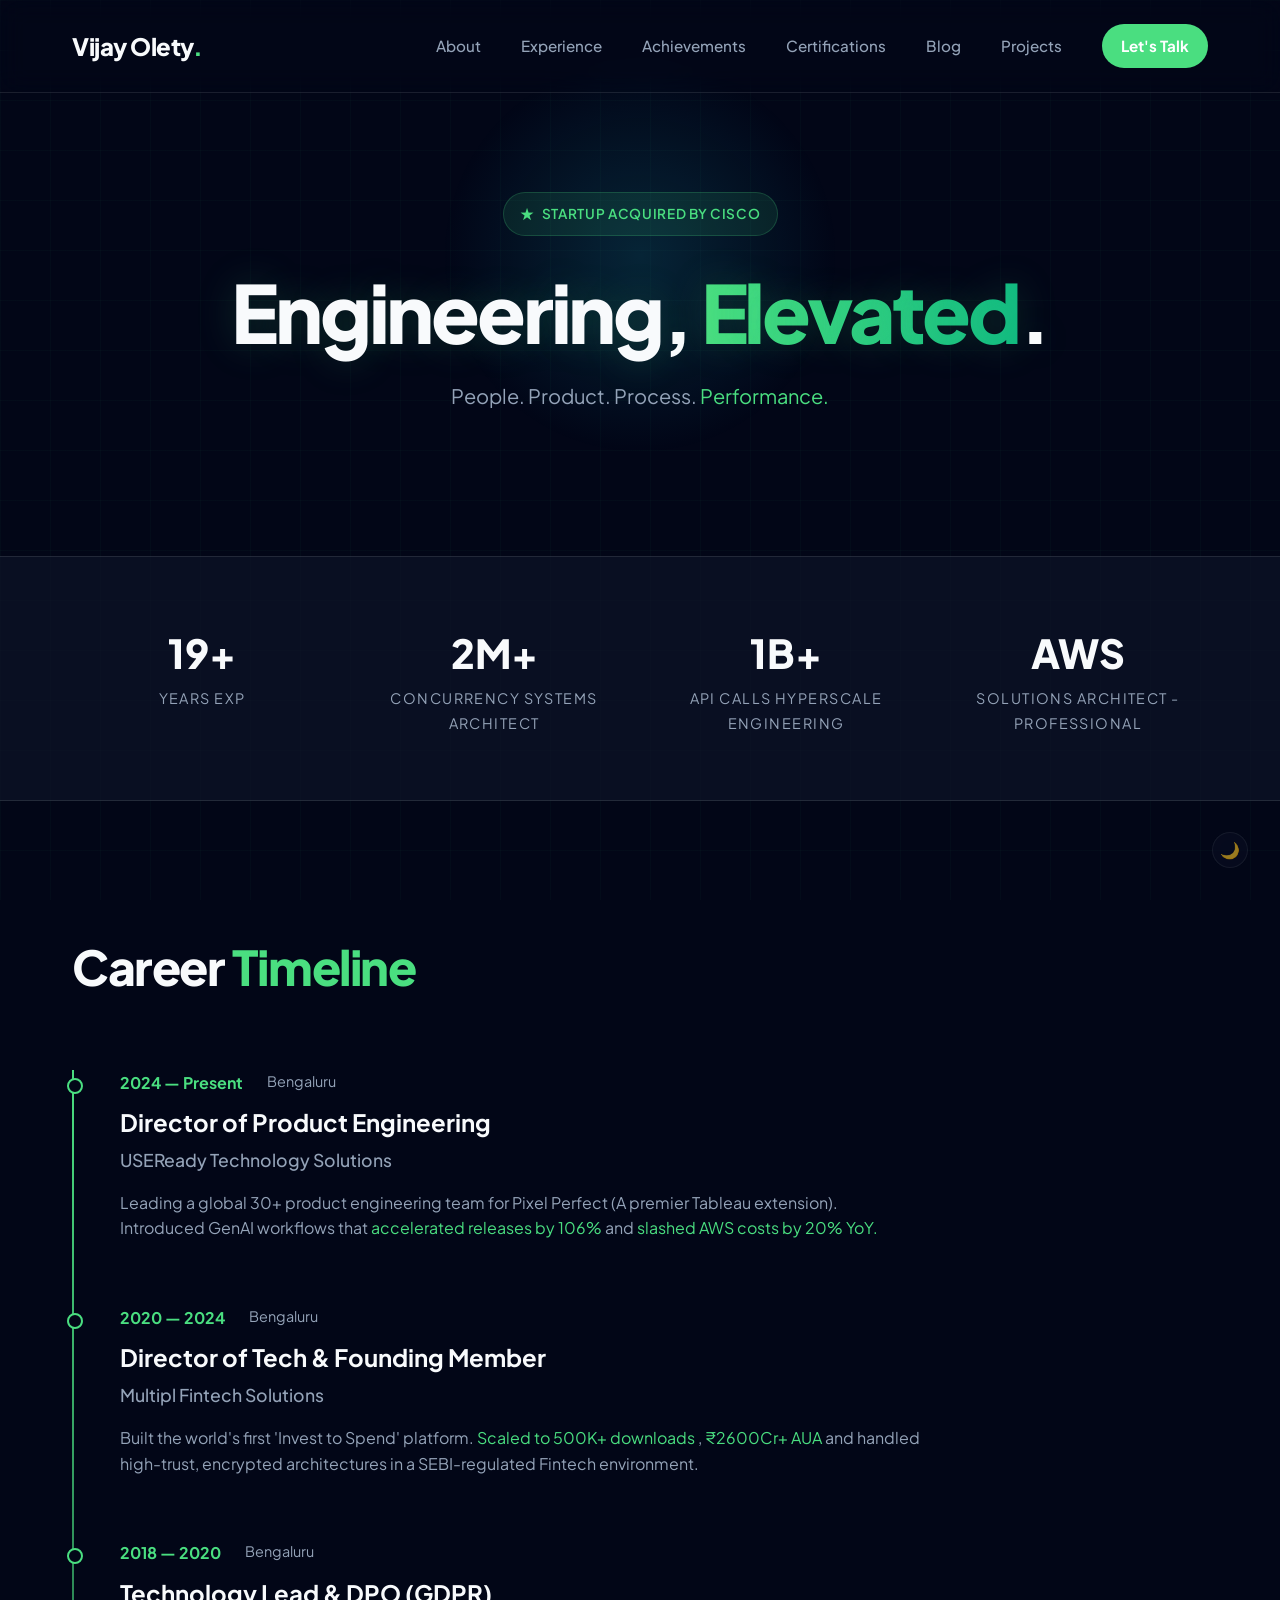
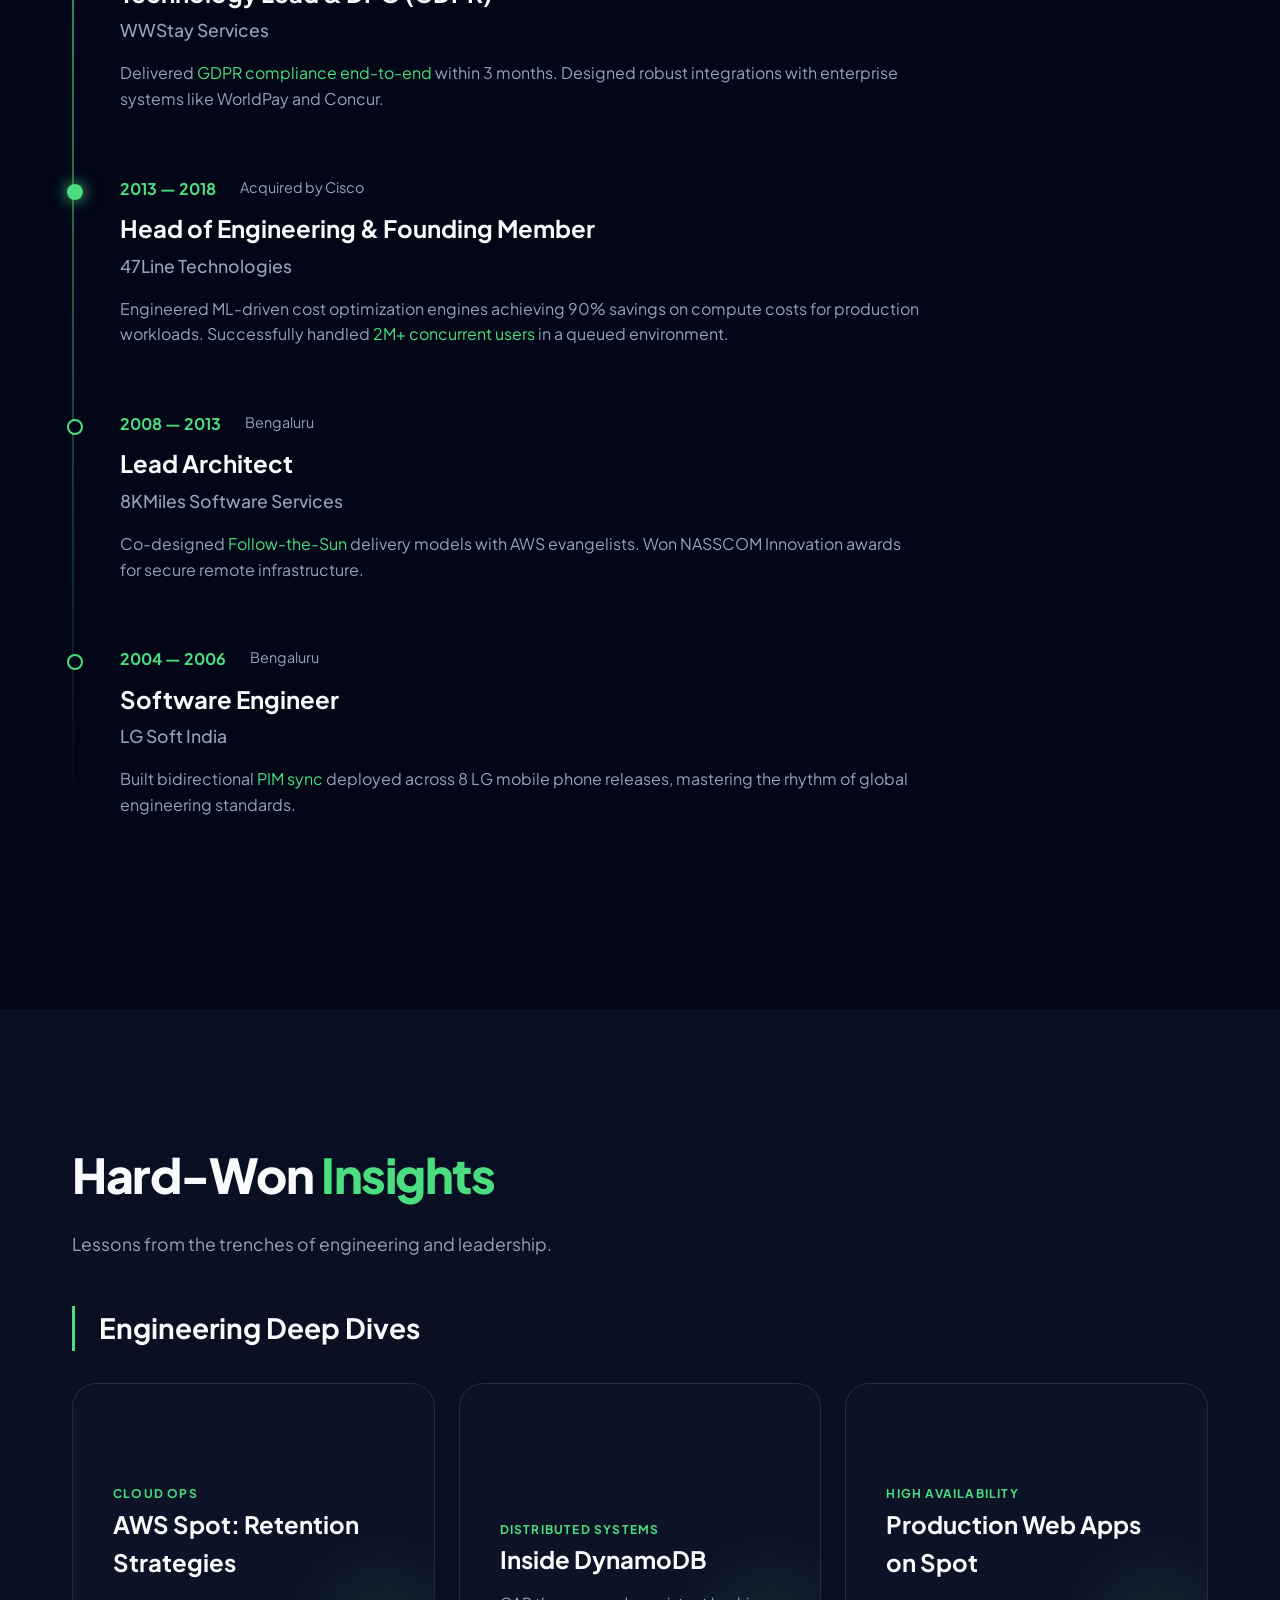
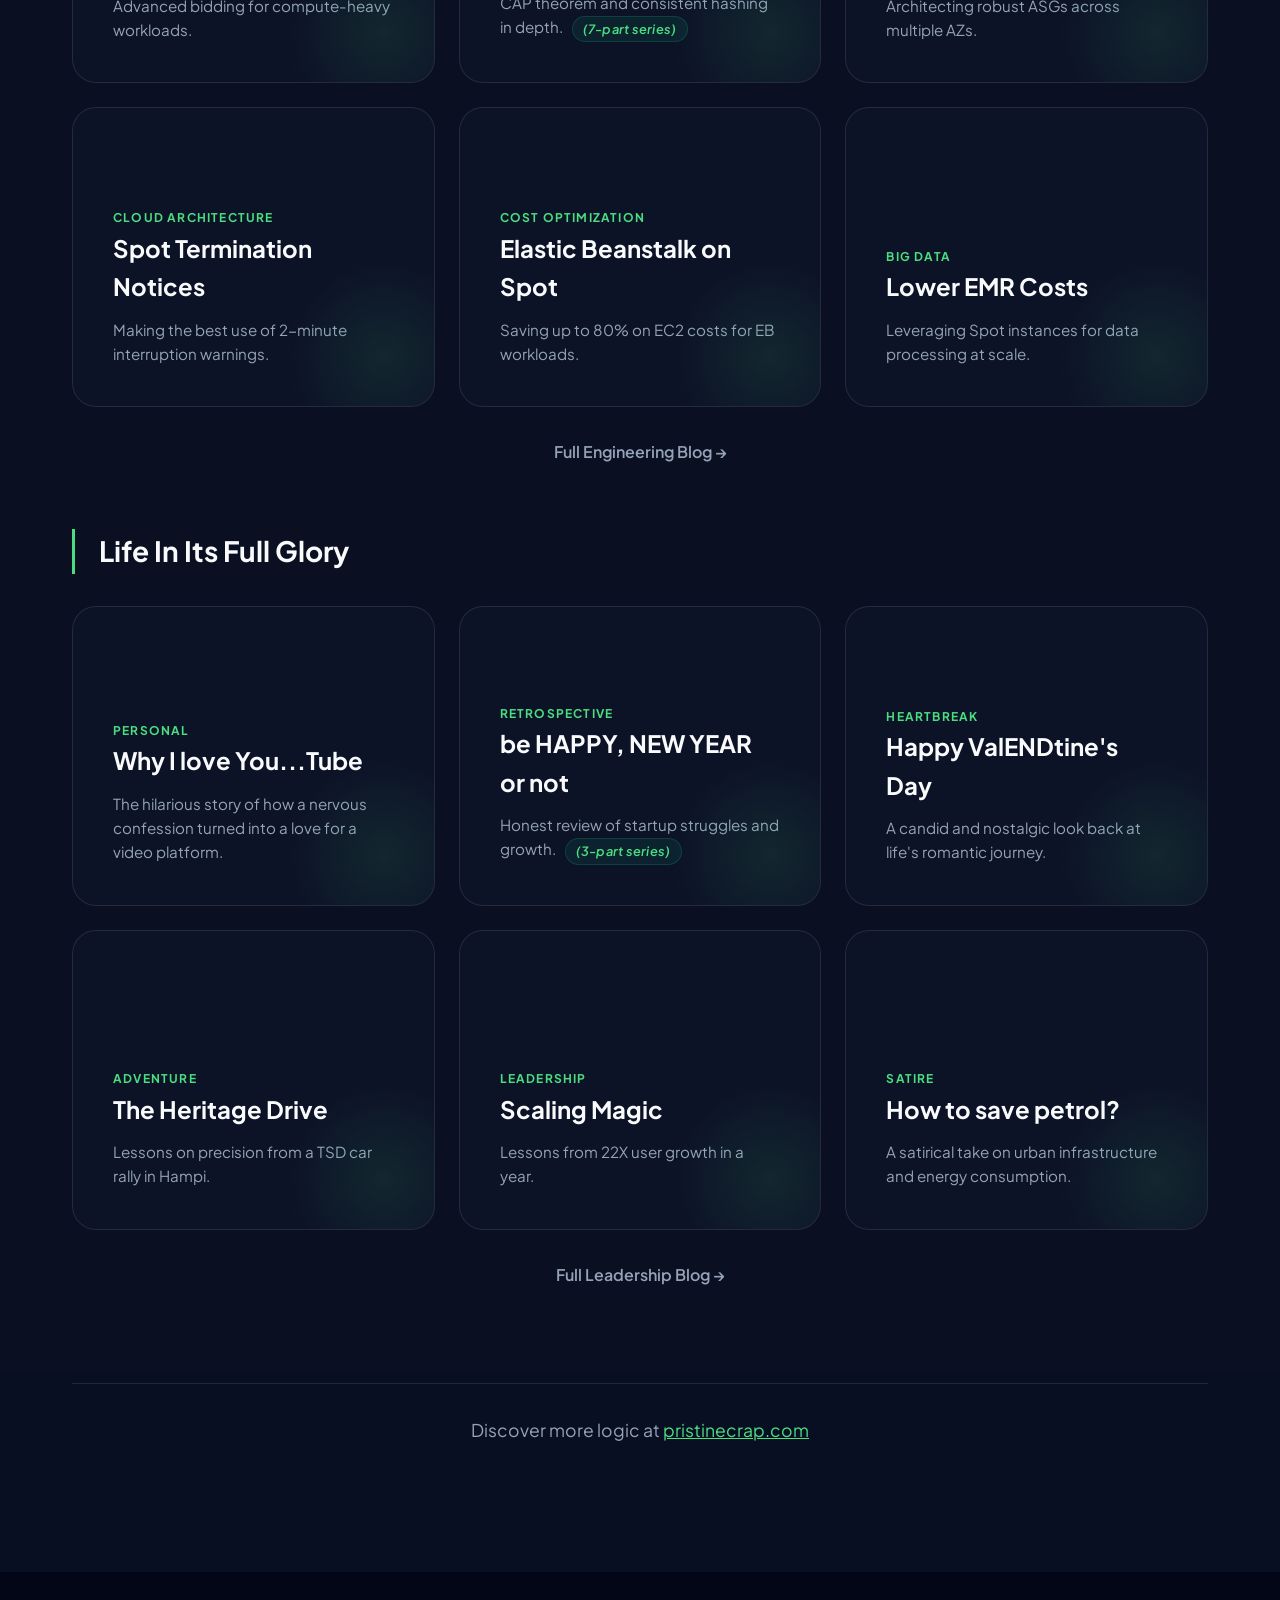
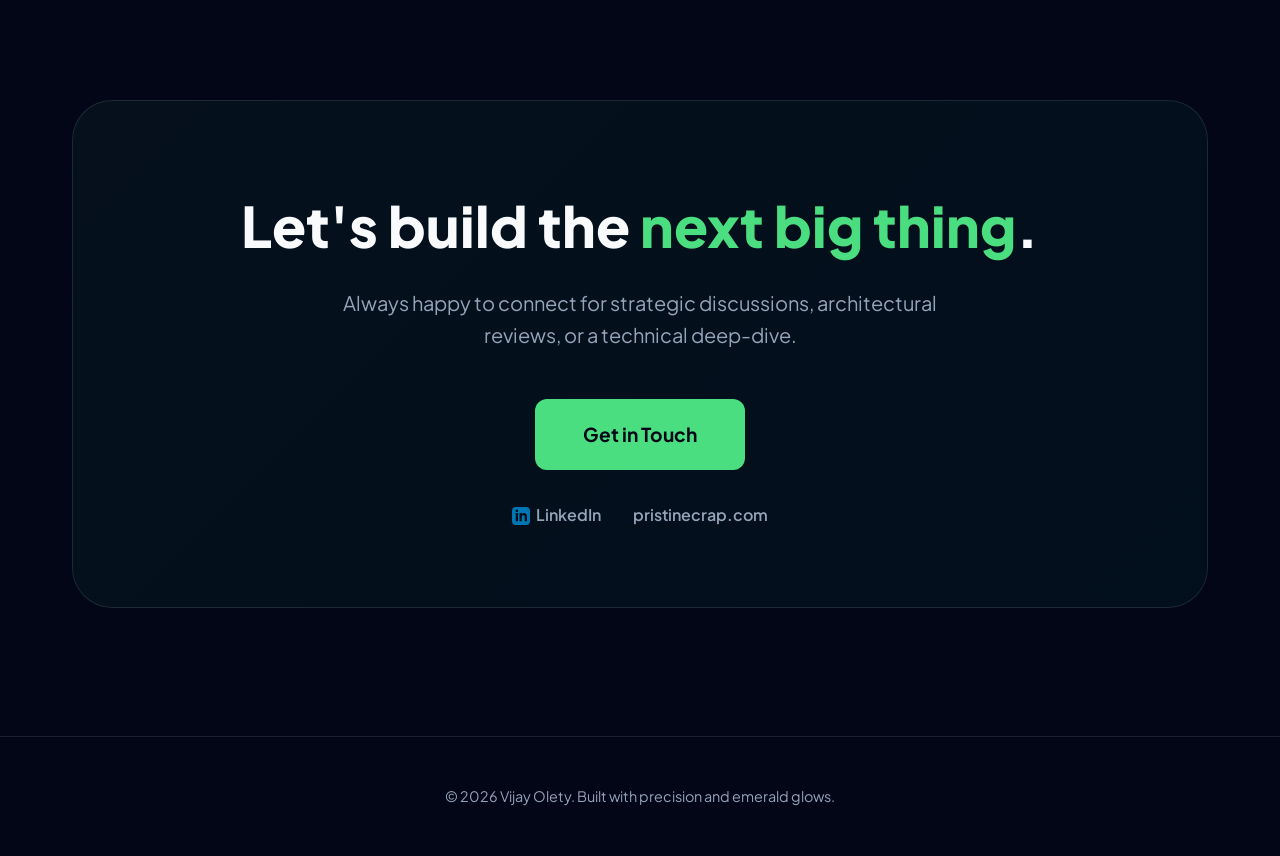
==== index.html @ ff0c496a "feat: add Ghostwriter AI project, update achievement metrics, and refine project descriptions" ====
<!DOCTYPE html>
<html lang="en">

<head>
    <meta charset="UTF-8">
    <meta name="viewport" content="width=device-width, initial-scale=1.0">
    <script>
        // Prem-emptive theme check to prevent flash
        (function () {
            const savedTheme = localStorage.getItem('theme') || 'dark';
            document.documentElement.setAttribute('data-theme', savedTheme);
        })();
    </script>
    <title>Vijay Olety | Engineering Leader | Product & Platform Expert</title>
    <meta name="description"
        content="Vijay Olety is a Product & Platform Engineering Leader with 19+ years of experience in scaling startups (acquired by Cisco), Fintech (Multipl), and enterprise systems. AWS Certified Solutions Architect.">
    <meta name="keywords"
        content="Vijay Olety, Engineering Leader, Product Engineering, Platform Engineering, AWS Solutions Architect, Fintech Leader, Startup Founder, Cisco Acquisition, Bengaluru Tech, Scalability expert">
    <link rel="canonical" href="https://vijayolety.com/index.html">

    <!-- Open Graph / Facebook -->
    <meta property="og:type" content="website">
    <meta property="og:url" content="https://vijayolety.com/">
    <meta property="og:title" content="Vijay Olety | Engineering Leader">
    <meta property="og:description"
        content="19+ years of experience building hyperscale systems and leading global engineering teams.">
    <meta property="og:image" content="https://vijayolety.com/og-image.png">

    <!-- Twitter -->
    <meta property="twitter:card" content="summary_large_image">
    <meta property="twitter:url" content="https://vijayolety.com/">
    <meta property="twitter:title" content="Vijay Olety | Engineering Leader">
    <meta property="twitter:description"
        content="19+ years of experience building hyperscale systems and leading global engineering teams.">
    <meta property="twitter:image" content="https://vijayolety.com/og-image.png">

    <!-- Structured Data (JSON-LD) -->
    <script type="application/ld+json">
    {
      "@context": "https://schema.org",
      "@type": "Person",
      "name": "Vijay Olety",
      "jobTitle": "Director of Product Engineering",
      "url": "https://vijayolety.com",
      "sameAs": [
        "https://www.linkedin.com/in/vijayolety/",
        "https://pristinecrap.com"
      ],
      "description": "Engineering Leader with 19+ years of experience in Product and Platform Engineering, scaling systems to millions of users.",
      "knowsAbout": ["Product Engineering", "Platform Engineering", "AWS", "Scalability", "Fintech", "GenAI"]
    }
    </script>

    <!-- Fonts -->
    <link rel="preconnect" href="https://fonts.googleapis.com">
    <link rel="preconnect" href="https://fonts.gstatic.com" crossorigin>
    <link href="https://fonts.googleapis.com/css2?family=Plus+Jakarta+Sans:wght@300;400;500;600;700;800&display=swap"
        rel="stylesheet">

    <link rel="stylesheet" href="style.css">
</head>

<body>
    <div class="grid-background"></div>

    <header class="navbar">
        <div class="nav-container">
            <a href="#" class="logo">Vijay Olety<span class="dot">.</span></a>
            <nav class="nav-menu">
                <a href="about.html">About</a>
                <a href="index.html#experience">Experience</a>
                <a href="achievements.html">Achievements</a>
                <a href="certifications.html">Certifications</a>
                <a href="https://pristinecrap.com" target="_blank">Blog</a>
                <a href="projects.html">Projects</a>
                <a href="mailto:vijay.olety@gmail.com" class="nav-cta">Let's Talk</a>
            </nav>
            <button class="mobile-nav-toggle" aria-label="Toggle navigation">
                <span class="hamburger"></span>
            </button>
        </div>
    </header>

    <main>
        <!-- Hero Section -->
        <section id="hero" class="hero">
            <div class="container">
                <div class="hero-badge fade-in">
                    <span class="badge-icon">★</span>
                    <span class="badge-text">Startup Acquired by Cisco</span>
                </div>
                <h1 class="hero-title fade-up">
                    Engineering, <span class="gradient-text">Elevated</span>.
                </h1>
                <p class="hero-subtitle fade-up">
                    People. Product. Process. <span class="accent-text">Performance.</span>
                </p>

            </div>
        </section>

        <!-- Stats Strip -->
        <section class="stats-strip fade-in">
            <div class="container">
                <div class="stats-grid">
                    <div class="stat-item">
                        <span class="stat-value">19+</span>
                        <span class="stat-label">Years Exp</span>
                    </div>
                    <div class="stat-item">
                        <span class="stat-value">2M+</span>
                        <span class="stat-label">Concurrency Systems Architect</span>
                    </div>
                    <div class="stat-item">
                        <span class="stat-value">1B+</span>
                        <span class="stat-label">API Calls Hyperscale Engineering</span>
                    </div>
                    <div class="stat-item">
                        <span class="stat-value">AWS</span>
                        <span class="stat-label">Solutions Architect - Professional</span>
                    </div>
                </div>
            </div>
        </section>

        <!-- Experience Section -->
        <section id="experience" class="experience">
            <div class="container">
                <h2 class="section-title fade-up">Career <span class="accent-text">Timeline</span></h2>

                <div class="timeline">
                    <div class="timeline-item reveal-on-scroll">
                        <div class="timeline-meta">
                            <span class="timeline-date">2024 — Present</span>
                            <span class="timeline-location">Bengaluru</span>
                        </div>
                        <div class="timeline-content">
                            <h3 class="role">Director of Product Engineering</h3>
                            <h4 class="company">USEReady Technology Solutions</h4>
                            <p class="desc">Leading a global 30+ product engineering team for Pixel Perfect (A
                                premier Tableau extension).
                                Introduced GenAI workflows that <span class="accent-text">accelerated releases by
                                    106%</span> and <span class="accent-text">slashed AWS costs by 20% YoY.</span>
                            </p>
                        </div>
                    </div>

                    <div class="timeline-item reveal-on-scroll">
                        <div class="timeline-meta">
                            <span class="timeline-date">2020 — 2024</span>
                            <span class="timeline-location">Bengaluru</span>
                        </div>
                        <div class="timeline-content">
                            <h3 class="role">Director of Tech & Founding Member</h3>
                            <h4 class="company">Multipl Fintech Solutions</h4>
                            <p class="desc">Built the world's first 'Invest to Spend' platform. <span
                                    class="accent-text">Scaled to 500K+ downloads</span>
                                , <span class="accent-text">₹2600Cr+ AUA</span> and handled high-trust, encrypted
                                architectures in a SEBI-regulated Fintech environment.</p>
                        </div>
                    </div>

                    <div class="timeline-item reveal-on-scroll">
                        <div class="timeline-meta">
                            <span class="timeline-date">2018 — 2020</span>
                            <span class="timeline-location">Bengaluru</span>
                        </div>
                        <div class="timeline-content">
                            <h3 class="role">Technology Lead & DPO (GDPR)</h3>
                            <h4 class="company">WWStay Services</h4>
                            <p class="desc">Delivered <span class="accent-text">GDPR compliance end-to-end</span> within
                                3 months. Designed robust integrations with enterprise systems like WorldPay and Concur.
                            </p>
                        </div>
                    </div>

                    <div class="timeline-item reveal-on-scroll highlight">
                        <div class="timeline-meta">
                            <span class="timeline-date">2013 — 2018</span>
                            <span class="timeline-location">Acquired by Cisco</span>
                        </div>
                        <div class="timeline-content">
                            <h3 class="role">Head of Engineering & Founding Member</h3>
                            <h4 class="company">47Line Technologies</h4>
                            <p class="desc">Engineered ML-driven cost optimization engines achieving 90% savings on
                                compute costs for production workloads. Successfully handled <span
                                    class="accent-text">2M+
                                    concurrent users</span> in a queued
                                environment.</p>
                        </div>
                    </div>

                    <div class="timeline-item reveal-on-scroll">
                        <div class="timeline-meta">
                            <span class="timeline-date">2008 — 2013</span>
                            <span class="timeline-location">Bengaluru</span>
                        </div>
                        <div class="timeline-content">
                            <h3 class="role">Lead Architect</h3>
                            <h4 class="company">8KMiles Software Services</h4>
                            <p class="desc">Co-designed <span class="accent-text">Follow-the-Sun</span> delivery models
                                with AWS evangelists. Won NASSCOM
                                Innovation awards for secure remote infrastructure.</p>
                        </div>
                    </div>

                    <div class="timeline-item reveal-on-scroll">
                        <div class="timeline-meta">
                            <span class="timeline-date">2004 — 2006</span>
                            <span class="timeline-location">Bengaluru</span>
                        </div>
                        <div class="timeline-content">
                            <h3 class="role">Software Engineer</h3>
                            <h4 class="company">LG Soft India</h4>
                            <p class="desc">Built bidirectional <span class="accent-text">PIM sync</span> deployed
                                across 8 LG mobile phone releases, mastering the rhythm of global engineering
                                standards.</p>
                        </div>
                    </div>
                </div>
            </div>
        </section>

        <!-- Bento Insights Section -->
        <section id="insights" class="insights">
            <div class="container">
                <h2 class="section-title fade-up">Hard-Won <span class="accent-text">Insights</span></h2>
                <p class="section-subtitle fade-up">Lessons from the trenches of engineering and leadership.</p>

                <div class="insights-layout">
                    <!-- Technical Category -->
                    <div class="insights-category" data-category="tech">
                        <h3 class="category-header fade-up">Engineering Deep Dives</h3>
                        <div class="bento-grid">
                            <a href="https://pristinecrap.com/2018/10/13/aws-spot-instances-retention-strategies-for-sustained-spot-usage/"
                                target="_blank" class="bento-card reveal-on-scroll">
                                <div class="card-content">
                                    <span class="card-tag">Cloud Ops</span>
                                    <h3 class="card-title">AWS Spot: Retention Strategies</h3>
                                    <p class="card-desc">Advanced bidding for compute-heavy workloads.</p>
                                </div>
                                <div class="card-bg-glow"></div>
                            </a>

                            <a href="https://pristinecrap.com/2014/06/04/dynamodb-inside-look-into-nosql-part-1/"
                                target="_blank" class="bento-card reveal-on-scroll">
                                <div class="card-content">
                                    <span class="card-tag">Distributed Systems</span>
                                    <h3 class="card-title">Inside DynamoDB</h3>
                                    <p class="card-desc">CAP theorem and consistent hashing in depth. <em>(7-part
                                            series)</em>
                                    </p>
                                </div>
                                <div class="card-bg-glow"></div>
                            </a>

                            <a href="https://pristinecrap.com/2018/10/13/run-your-production-web-application-on-aws-spot-instances/"
                                target="_blank" class="bento-card reveal-on-scroll">
                                <div class="card-content">
                                    <span class="card-tag">High Availability</span>
                                    <h3 class="card-title">Production Web Apps on Spot</h3>
                                    <p class="card-desc">Architecting robust ASGs across multiple AZs.</p>
                                </div>
                                <div class="card-bg-glow"></div>
                            </a>

                            <a href="https://pristinecrap.com/2018/10/13/aws-spot-instance-termination-notices-how-to-make-the-best-use-of-it/"
                                target="_blank" class="bento-card reveal-on-scroll">
                                <div class="card-content">
                                    <span class="card-tag">Cloud Architecture</span>
                                    <h3 class="card-title">Spot Termination Notices</h3>
                                    <p class="card-desc">Making the best use of 2-minute interruption warnings.</p>
                                </div>
                                <div class="card-bg-glow"></div>
                            </a>

                            <a href="https://pristinecrap.com/2018/10/13/run-your-aws-elastic-beanstalk-on-spot-instances-and-save-up-to-80-on-ec2-costs/"
                                target="_blank" class="bento-card reveal-on-scroll">
                                <div class="card-content">
                                    <span class="card-tag">Cost Optimization</span>
                                    <h3 class="card-title">Elastic Beanstalk on Spot</h3>
                                    <p class="card-desc">Saving up to 80% on EC2 costs for EB workloads.</p>
                                </div>
                                <div class="card-bg-glow"></div>
                            </a>

                            <a href="https://pristinecrap.com/2018/10/13/lower-your-emr-costs-by-leveraging-aws-spot-instances/"
                                target="_blank" class="bento-card reveal-on-scroll">
                                <div class="card-content">
                                    <span class="card-tag">Big Data</span>
                                    <h3 class="card-title">Lower EMR Costs</h3>
                                    <p class="card-desc">Leveraging Spot instances for data processing at scale.</p>
                                </div>
                                <div class="card-bg-glow"></div>
                            </a>
                        </div>
                        <div class="category-actions fade-up">
                            <a href="https://pristinecrap.com" target="_blank" class="external-blog-link">
                                Full Engineering Blog →
                            </a>
                        </div>
                    </div>

                    <!-- Personal/Leadership Category -->
                    <div class="insights-category" data-category="personal">
                        <h3 class="category-header fade-up">Life In Its Full Glory</h3>
                        <div class="bento-grid">
                            <a href="https://pristinecrap.com/2023/01/14/be-happy-new-year-or-not-3/" target="_blank"
                                class="bento-card reveal-on-scroll">
                                <div class="card-content">
                                    <span class="card-tag">Personal</span>
                                    <h3 class="card-title">Why I love You...Tube</h3>
                                    <p class="card-desc">The hilarious story of how a nervous confession turned into a
                                        love for a video platform.</p>
                                </div>
                                <div class="card-bg-glow"></div>
                            </a>

                            <a href="https://pristinecrap.com/2022/01/09/be-happy-new-year-or-not/" target="_blank"
                                class="bento-card reveal-on-scroll">
                                <div class="card-content">
                                    <span class="card-tag">Retrospective</span>
                                    <h3 class="card-title">be HAPPY, NEW YEAR or not</h3>
                                    <p class="card-desc">Honest review of startup struggles and growth. <em>(3-part
                                            series)</em>
                                    </p>
                                </div>
                                <div class="card-bg-glow"></div>
                            </a>

                            <a href="https://pristinecrap.com/2013/02/14/to-all-my-ex-crushes-ex-gfs-and-one-not-so-special-anymore/"
                                target="_blank" class="bento-card reveal-on-scroll">
                                <div class="card-content">
                                    <span class="card-tag">Heartbreak</span>
                                    <h3 class="card-title">Happy ValENDtine's Day</h3>
                                    <p class="card-desc">A candid and nostalgic look back at life's romantic journey.
                                    </p>
                                </div>
                                <div class="card-bg-glow"></div>
                            </a>

                            <a href="https://pristinecrap.com/2022/01/09/the-heritage-drive/" target="_blank"
                                class="bento-card reveal-on-scroll">
                                <div class="card-content">
                                    <span class="card-tag">Adventure</span>
                                    <h3 class="card-title">The Heritage Drive</h3>
                                    <p class="card-desc">Lessons on precision from a TSD car rally in Hampi.</p>
                                </div>
                                <div class="card-bg-glow"></div>
                            </a>

                            <a href="https://pristinecrap.com/2008/05/24/why-i-love-youtube/" target="_blank"
                                class="bento-card reveal-on-scroll">
                                <div class="card-content">
                                    <span class="card-tag">Leadership</span>
                                    <h3 class="card-title">Scaling Magic</h3>
                                    <p class="card-desc">Lessons from 22X user growth in a year.</p>
                                </div>
                                <div class="card-bg-glow"></div>
                            </a>

                            <a href="https://pristinecrap.com/2008/05/25/how-to-save-petrol-increase-traffic/"
                                target="_blank" class="bento-card reveal-on-scroll">
                                <div class="card-content">
                                    <span class="card-tag">Satire</span>
                                    <h3 class="card-title">How to save petrol?</h3>
                                    <p class="card-desc">A satirical take on urban infrastructure and energy
                                        consumption.</p>
                                </div>
                                <div class="card-bg-glow"></div>
                            </a>
                        </div>
                        <div class="category-actions fade-up">
                            <a href="https://pristinecrap.com" target="_blank" class="external-blog-link">
                                Full Leadership Blog →
                            </a>
                        </div>
                    </div>
                </div>

                <div class="insights-footer fade-up">
                    <p>Discover more logic at <a href="https://pristinecrap.com" target="_blank"
                            class="accent-text">pristinecrap.com</a></p>
                </div>
            </div>
        </section>

        <!-- Contact Section -->
        <section id="contact" class="contact">
            <div class="container fade-up">
                <div class="contact-card">
                    <h2 class="contact-title">Let's build the <span class="accent-text">next big thing</span>.</h2>
                    <p class="contact-desc">Always happy to connect for strategic discussions, architectural reviews, or
                        a technical deep-dive.</p>
                    <div class="contact-actions">
                        <a href="mailto:vijay.olety@gmail.com" class="btn btn-primary large">Get in Touch</a>
                        <div class="social-links">
                            <a href="https://www.linkedin.com/in/vijayolety/" target="_blank">
                                <svg xmlns="http://www.w3.org/2000/svg" width="18" height="18" viewBox="0 0 24 24" fill="#0077B5" style="vertical-align: middle; margin-right: 6px;">
                                    <path d="M19 0h-14c-2.761 0-5 2.239-5 5v14c0 2.761 2.239 5 5 5h14c2.762 0 5-2.239 5-5v-14c0-2.761-2.238-5-5-5zm-11 19h-3v-11h3v11zm-1.5-12.268c-.966 0-1.75-.79-1.75-1.764s.784-1.764 1.75-1.764 1.75.79 1.75 1.764-.783 1.764-1.75 1.764zm13.5 12.268h-3v-5.604c0-3.368-4-3.113-4 0v5.604h-3v-11h3v1.765c1.396-2.586 7-2.777 7 2.476v6.759z"/>
                                </svg>LinkedIn
                            </a>
                            <a href="https://pristinecrap.com" target="_blank">pristinecrap.com</a>
                        </div>
                    </div>
                </div>
            </div>
        </section>
    </main>

    <footer class="footer">
        <div class="container">
            <p>&copy; 2026 Vijay Olety. Built with precision and emerald glows.</p>
        </div>
    </footer>

    <button id="theme-toggle" class="theme-toggle" aria-label="Toggle light/dark mode">
        <span class="moon-icon">🌙</span>
        <span class="sun-icon">☀️</span>
    </button>
    <script src="app.js"></script>
</body>

</html>
---- style.css ----
:root {
    --bg-deep: #020617;
    --bg-card: rgba(15, 23, 42, 0.6);
    --accent-primary: #4ade80;
    /* Neon Green */
    --accent-secondary: #10b981;
    /* Emerald */
    --text-primary: #f8fafc;
    --text-secondary: #94a3b8;
    --border: rgba(255, 255, 255, 0.1);
    --font-main: 'Plus Jakarta Sans', sans-serif;
    --transition: all 0.4s cubic-bezier(0.23, 1, 0.32, 1);
    --navbar-bg: rgba(2, 6, 23, 0.8);
}

[data-theme="light"] {
    --bg-deep: #f8fafc;
    --bg-card: rgba(255, 255, 255, 0.7);
    --accent-primary: #10b981;
    /* Slightly deeper emerald for light mode */
    --accent-secondary: #059669;
    --text-primary: #0f172a;
    --text-secondary: #475569;
    --border: rgba(15, 23, 42, 0.1);
    --navbar-bg: rgba(248, 250, 252, 0.8);
}

* {
    margin: 0;
    padding: 0;
    box-sizing: border-box;
}

html {
    scroll-behavior: smooth;
}

body {
    background-color: var(--bg-deep);
    color: var(--text-primary);
    font-family: var(--font-main);
    line-height: 1.6;
    overflow-x: hidden;
    position: relative;
}

body::before {
    content: "";
    position: fixed;
    top: 0;
    left: 0;
    width: 100%;
    height: 100%;
    background-image: url('https://grainy-gradients.vercel.app/noise.svg');
    opacity: 0.15;
    pointer-events: none;
    z-index: 9999;
    filter: contrast(150%) brightness(100%);
}

.grid-background {
    position: fixed;
    top: 0;
    left: 0;
    width: 100%;
    height: 100%;
    background-image:
        linear-gradient(rgba(74, 222, 128, 0.03) 1px, transparent 1px),
        linear-gradient(90deg, rgba(74, 222, 128, 0.03) 1px, transparent 1px);
    background-size: 50px 50px;
    z-index: -1;
    pointer-events: none;
}

.container {
    max-width: 1200px;
    margin: 0 auto;
    padding: 0 2rem;
}

/* Navbar */
.navbar {
    position: fixed;
    top: 0;
    width: 100%;
    z-index: 1000;
    padding: 1.5rem 0;
    backdrop-filter: blur(12px);
    -webkit-backdrop-filter: blur(12px);
    border-bottom: 1px solid var(--border);
    transition: var(--transition);
}

.nav-container {
    max-width: 1200px;
    margin: 0 auto;
    padding: 0 2rem;
    display: flex;
    justify-content: space-between;
    align-items: center;
}

.logo {
    font-size: 1.5rem;
    font-weight: 800;
    color: var(--text-primary);
    text-decoration: none;
    letter-spacing: -0.02em;
}

.logo .dot {
    color: var(--accent-primary);
}

.nav-menu {
    display: flex;
    gap: 2.5rem;
    align-items: center;
}

.nav-menu a {
    text-decoration: none;
    color: var(--text-secondary);
    font-weight: 500;
    font-size: 0.95rem;
    transition: var(--transition);
}

.nav-menu a:hover {
    color: var(--accent-primary);
}

.nav-cta {
    background: var(--accent-primary);
    color: white !important;
    padding: 0.6rem 1.2rem;
    border-radius: 50px;
    font-weight: 700 !important;
}

/* Theme Toggle */
.theme-toggle-wrapper {
    display: flex;
    align-items: center;
}

.theme-toggle {
    position: fixed;
    bottom: 2rem;
    right: 2rem;
    background: var(--bg-card);
    border: 1px solid var(--border);
    color: var(--text-primary);
    width: 36px;
    height: 36px;
    border-radius: 50%;
    cursor: pointer;
    display: flex;
    align-items: center;
    justify-content: center;
    transition: var(--transition);
    font-size: 1rem;
    z-index: 1000;
    opacity: 0.6;
    backdrop-filter: blur(8px);
}

.theme-toggle:hover {
    border-color: var(--accent-primary);
    color: var(--accent-primary);
    opacity: 1;
    transform: scale(1.1);
}

.sun-icon {
    display: none;
}

[data-theme="light"] .sun-icon {
    display: block;
}

[data-theme="light"] .moon-icon {
    display: none;
}

[data-theme="light"] .grid-background {
    opacity: 0.5;
}

[data-theme="light"] body::before {
    opacity: 0.05;
}

/* Hero Section */
.hero {
    padding: 12rem 0 6rem;
    text-align: center;
    position: relative;
}

.hero::after {
    content: '';
    position: absolute;
    top: 10%;
    left: 50%;
    transform: translateX(-50%);
    width: 400px;
    height: 400px;
    background: radial-gradient(circle, rgba(34, 211, 238, 0.15) 0%, transparent 70%);
    z-index: -1;
}

.hero-badge {
    display: inline-flex;
    align-items: center;
    gap: 0.5rem;
    padding: 0.5rem 1rem;
    background: rgba(74, 222, 128, 0.1);
    border: 1px solid rgba(74, 222, 128, 0.2);
    border-radius: 50px;
    margin-bottom: 2rem;
}

.badge-icon {
    color: var(--accent-primary);
}

.badge-text {
    font-size: 0.85rem;
    font-weight: 600;
    color: var(--accent-primary);
    text-transform: uppercase;
    letter-spacing: 0.05em;
}

.hero-title {
    font-size: 5rem;
    font-weight: 800;
    line-height: 1.1;
    margin-bottom: 1.5rem;
    letter-spacing: -0.04em;
    text-shadow: 0 0 40px rgba(74, 222, 128, 0.2);
}

.gradient-text {
    background: linear-gradient(90deg, var(--accent-primary), var(--accent-secondary));
    -webkit-background-clip: text;
    -webkit-text-fill-color: transparent;
}

.hero-subtitle {
    font-size: 1.25rem;
    color: var(--text-secondary);
    max-width: 700px;
    margin: 0 auto 3rem;
}

.hero-btns {
    display: flex;
    gap: 1.5rem;
    justify-content: center;
}

.btn {
    padding: 1rem 2rem;
    border-radius: 12px;
    text-decoration: none;
    font-weight: 700;
    transition: var(--transition);
    display: inline-block;
}

.btn-primary {
    background: var(--accent-primary);
    color: var(--bg-deep);
}

.btn-primary:hover {
    transform: translateY(-4px);
    box-shadow: 0 10px 25px rgba(34, 211, 238, 0.3);
}

.btn-secondary {
    background: transparent;
    color: var(--text-primary);
    border: 1px solid var(--border);
}

.btn-secondary:hover {
    background: rgba(255, 255, 255, 0.05);
    border-color: var(--text-primary);
}

/* Stats Strip */
.stats-strip {
    padding: 4rem 0;
    border-top: 1px solid var(--border);
    border-bottom: 1px solid var(--border);
    background: var(--bg-card);
}

.stats-grid {
    display: grid;
    grid-template-columns: repeat(4, 1fr);
    gap: 2rem;
}

.stat-item {
    text-align: center;
}

.stat-value {
    display: block;
    font-size: 2.5rem;
    font-weight: 800;
    color: var(--text-primary);
}

.stat-label {
    font-size: 0.9rem;
    color: var(--text-secondary);
    text-transform: uppercase;
    letter-spacing: 0.1em;
}

/* Experience */
.experience {
    padding: 8rem 0;
}

.section-title {
    font-size: 3rem;
    font-weight: 800;
    margin-bottom: 1rem;
    letter-spacing: -0.03em;
}

.accent-text {
    color: var(--accent-primary);
}

.timeline {
    margin-top: 4rem;
    position: relative;
}

.timeline::before {
    content: '';
    position: absolute;
    left: 0;
    top: 0;
    width: 2px;
    height: 100%;
    background: linear-gradient(to bottom, var(--accent-primary), transparent);
}

.timeline-item {
    padding-left: 3rem;
    margin-bottom: 4rem;
    position: relative;
}

.timeline-item::before {
    content: '';
    position: absolute;
    left: -5px;
    top: 8px;
    width: 12px;
    height: 12px;
    background: var(--bg-deep);
    border: 2px solid var(--accent-primary);
    border-radius: 50%;
}

.timeline-item.highlight::before {
    background: var(--accent-primary);
    box-shadow: 0 0 15px var(--accent-primary);
}

.timeline-meta {
    display: flex;
    gap: 1.5rem;
    margin-bottom: 0.5rem;
}

.timeline-date {
    font-weight: 700;
    color: var(--accent-primary);
}

.timeline-location {
    color: var(--text-secondary);
    font-size: 0.9rem;
}

.role {
    font-size: 1.5rem;
    font-weight: 700;
    margin-bottom: 0.25rem;
}

.company {
    color: var(--text-secondary);
    font-size: 1.1rem;
    font-weight: 500;
    margin-bottom: 1rem;
}

.desc {
    color: var(--text-secondary);
    max-width: 800px;
}

/* Bento Grid */
.insights {
    padding: 8rem 0;
    background: var(--bg-card);
}

.section-subtitle {
    color: var(--text-secondary);
    font-size: 1.1rem;
    margin-bottom: 3rem;
}

.insights-layout {
    display: flex;
    flex-direction: column;
    gap: 4rem;
}

.category-header {
    font-size: 1.75rem;
    font-weight: 700;
    margin-bottom: 2rem;
    color: var(--text-primary);
    border-left: 3px solid var(--accent-primary);
    padding-left: 1.5rem;
}

.hidden-insight {
    display: none !important;
}

.category-actions {
    margin-top: 2rem;
    display: flex;
    flex-direction: column;
    align-items: center;
    gap: 1rem;
}

.insights-footer {
    margin-top: 6rem;
    text-align: center;
    color: var(--text-secondary);
    font-size: 1.1rem;
    border-top: 1px solid var(--border);
    padding-top: 2rem;
}

.external-blog-link {
    color: var(--text-secondary);
    text-decoration: none;
    font-weight: 600;
    transition: var(--transition);
}

.external-blog-link:hover {
    color: var(--accent-primary);
    transform: translateX(5px);
}

.bento-grid {
    display: grid;
    grid-template-columns: repeat(3, 1fr);
    grid-template-rows: repeat(2, 300px);
    gap: 1.5rem;
}

.bento-card {
    background: var(--bg-card);
    border: 1px solid var(--border);
    border-radius: 24px;
    padding: 2.5rem;
    text-decoration: none;
    position: relative;
    overflow: hidden;
    display: flex;
    flex-direction: column;
    justify-content: flex-end;
    transition: var(--transition);
}

.bento-card.large {
    grid-column: span 2;
}

.bento-card.wide {
    grid-column: span 2;
}

.bento-card:hover {
    border-color: var(--accent-primary);
    transform: translateY(-8px);
    box-shadow: 0 20px 40px rgba(0, 0, 0, 0.4), 0 0 20px rgba(74, 222, 128, 0.1);
}

.card-tag {
    font-size: 0.75rem;
    font-weight: 700;
    color: var(--accent-primary);
    text-transform: uppercase;
    letter-spacing: 0.1em;
    margin-bottom: 1rem;
}

.card-title {
    font-size: 1.5rem;
    font-weight: 700;
    margin-bottom: 0.75rem;
    color: var(--text-primary);
}

.card-desc {
    font-size: 0.95rem;
    color: var(--text-secondary);
}

.card-desc em {
    display: inline-block;
    padding: 2px 10px;
    background: rgba(16, 185, 129, 0.1);
    border: 1px solid rgba(16, 185, 129, 0.2);
    border-radius: 20px;
    font-size: 0.8rem;
    color: var(--accent-primary);
    margin-left: 6px;
    font-style: italic;
    font-weight: 600;
    vertical-align: middle;
    letter-spacing: 0.02em;
}

.card-bg-glow {
    position: absolute;
    bottom: -50px;
    right: -50px;
    width: 200px;
    height: 200px;
    background: radial-gradient(circle, rgba(74, 222, 128, 0.1) 0%, transparent 70%);
    z-index: 0;
    transition: var(--transition);
}

.bento-card:hover .card-bg-glow {
    background: radial-gradient(circle, rgba(74, 222, 128, 0.2) 0%, transparent 70%);
    width: 300px;
    height: 300px;
}

/* Contact Section */
.contact {
    padding: 8rem 0;
}

.contact-card {
    background: linear-gradient(135deg, rgba(74, 222, 128, 0.05) 0%, rgba(16, 185, 129, 0.05) 100%);
    border: 1px solid var(--border);
    border-radius: 40px;
    padding: 5rem 3rem;
    text-align: center;
}

.contact-title {
    font-size: 3.5rem;
    font-weight: 800;
    margin-bottom: 1rem;
}

.contact-desc {
    font-size: 1.25rem;
    color: var(--text-secondary);
    max-width: 600px;
    margin: 0 auto 3rem;
}

.contact-actions {
    display: flex;
    flex-direction: column;
    align-items: center;
    gap: 2rem;
}

.btn.large {
    padding: 1.25rem 3rem;
    font-size: 1.2rem;
}

.social-links {
    display: flex;
    gap: 2rem;
}

.social-links a {
    color: var(--text-secondary);
    text-decoration: none;
    font-weight: 600;
    transition: var(--transition);
}

.social-links a:hover {
    color: var(--accent-primary);
}

/* Footer */
.footer {
    padding: 3rem 0;
    border-top: 1px solid var(--border);
    text-align: center;
    color: var(--text-secondary);
    font-size: 0.9rem;
}

/* Animations */
.reveal-on-scroll {
    opacity: 0;
    transform: translateY(30px);
    transition: all 0.8s cubic-bezier(0.23, 1, 0.32, 1);
}

.reveal-on-scroll.active {
    opacity: 1;
    transform: translateY(0);
}

@keyframes fadeInUp {
    from {
        opacity: 0;
        transform: translateY(20px);
    }

    to {
        opacity: 1;
        transform: translateY(0);
    }
}

.fade-in {
    animation: fadeInUp 1s ease-out forwards;
}

.fade-up {
    animation: fadeInUp 1s 0.2s ease-out both;
}

/* Responsive Adjustments & Base Refinement */
:root {
    --nav-height: 80px;
}

.container {
    max-width: 1200px;
    margin: 0 auto;
    padding: 0 clamp(1rem, 5vw, 2rem);
}

.hero-title {
    font-size: clamp(2.5rem, 8vw, 5rem);
    font-weight: 800;
    line-height: 1.1;
    margin-bottom: 1.5rem;
    letter-spacing: -0.04em;
    text-shadow: 0 0 40px rgba(74, 222, 128, 0.2);
}

.section-title {
    font-size: clamp(2rem, 5vw, 3rem);
    font-weight: 800;
    margin-bottom: 1rem;
    letter-spacing: -0.03em;
}

.contact-title {
    font-size: clamp(1.8rem, 6vw, 3.5rem);
    font-weight: 800;
    margin-bottom: 1rem;
}

/* Mobile Nav Toggle */
.mobile-nav-toggle {
    display: none;
    background: transparent;
    border: none;
    cursor: pointer;
    padding: 0.5rem;
    z-index: 1001;
}

.hamburger {
    display: block;
    width: 24px;
    height: 2px;
    background: var(--text-primary);
    position: relative;
    transition: var(--transition);
}

.hamburger::before,
.hamburger::after {
    content: '';
    position: absolute;
    width: 24px;
    height: 2px;
    background: var(--text-primary);
    left: 0;
    transition: var(--transition);
}

.hamburger::before {
    top: -8px;
}

.hamburger::after {
    bottom: -8px;
}

.mobile-nav-toggle.active .hamburger {
    background: transparent;
}

.mobile-nav-toggle.active .hamburger::before {
    transform: rotate(45deg);
    top: 0;
}

.mobile-nav-toggle.active .hamburger::after {
    transform: rotate(-45deg);
    bottom: 0;
}

/* About Page Specific Styles */
.about-hero {
    padding: 12rem 0 6rem;
    text-align: center;
}

.bio-section {
    padding: 6rem 0;
}

.bio-grid {
    display: grid;
    grid-template-columns: 1.2fr 0.8fr;
    gap: 4rem;
    align-items: center;
}

.bio-text .desc {
    font-size: 1.1rem;
    margin-bottom: 1.5rem;
    color: var(--text-secondary);
}

.bio-card {
    background: var(--bg-card);
    border: 1px solid var(--border);
    border-radius: 32px;
    padding: 3rem;
    position: relative;
    overflow: hidden;
}

.bio-card::before {
    content: '';
    position: absolute;
    top: 0;
    left: 0;
    width: 4px;
    height: 100%;
    background: var(--accent-primary);
}

.philosophy-content h3 {
    font-size: 1.5rem;
    margin-bottom: 2rem;
    color: var(--text-primary);
}

.philosophy-list {
    list-style: none;
    display: flex;
    flex-direction: column;
    gap: 1.5rem;
}

.philosophy-list li {
    font-size: 1rem;
    color: var(--text-secondary);
}

.philosophy-list li strong {
    color: var(--accent-primary);
    display: block;
    margin-bottom: 0.25rem;
}

.landscape-section {
    padding: 6rem 0;
}

.landscape-story {
    display: grid;
    grid-template-columns: minmax(0, 1.15fr) minmax(280px, 0.85fr);
    gap: clamp(3rem, 6vw, 5rem);
    align-items: center;
    background:
        linear-gradient(135deg, rgba(74, 222, 128, 0.08) 0%, rgba(15, 23, 42, 0.35) 48%, var(--bg-card) 100%);
    border: 1px solid var(--border);
    border-radius: 32px;
    padding: clamp(2rem, 6vw, 5rem);
    position: relative;
    overflow: hidden;
}

.landscape-story::before {
    content: '';
    position: absolute;
    top: 0;
    left: 0;
    width: 100%;
    height: 1px;
    background: linear-gradient(90deg, transparent, rgba(74, 222, 128, 0.75), transparent);
}

.landscape-copy {
    position: relative;
    z-index: 1;
}

.section-kicker {
    display: inline-block;
    color: var(--accent-primary);
    font-size: 0.78rem;
    font-weight: 800;
    letter-spacing: 0.12em;
    text-transform: uppercase;
    margin-bottom: 1rem;
}

.landscape-copy .desc {
    font-size: 1.15rem;
    color: var(--text-secondary);
    margin-bottom: 1.35rem;
}

.landscape-closing {
    grid-column: 1 / -1;
    margin-top: 0.5rem;
    padding: 2.4rem clamp(1.5rem, 4vw, 2.75rem);
    background: rgba(2, 6, 23, 0.18);
    border-top: 1px solid rgba(74, 222, 128, 0.18);
    border-bottom: 1px solid var(--border);
    position: relative;
    z-index: 1;
}

.landscape-closing::before {
    display: none;
}

.closing-label {
    display: block;
    color: var(--accent-primary);
    font-size: 0.75rem;
    font-weight: 800;
    letter-spacing: 0.12em;
    text-transform: uppercase;
    margin-bottom: 1rem;
}

.landscape-closing h3 {
    color: var(--text-primary);
    max-width: 760px;
    font-size: clamp(1.45rem, 3vw, 2.35rem);
    font-weight: 750;
    line-height: 1.18;
    letter-spacing: 0;
    margin-bottom: 2rem;
}

.closing-principles {
    display: grid;
    grid-template-columns: repeat(3, 1fr);
    gap: 0;
    border-top: 1px solid var(--border);
}

.closing-principle {
    padding: 1.35rem 1.5rem 0 0;
    min-height: 90px;
}

.closing-principle + .closing-principle {
    border-left: 1px solid var(--border);
    padding-left: 1.5rem;
}

.principle-index {
    display: block;
    color: var(--text-secondary);
    font-size: 0.72rem;
    font-weight: 800;
    letter-spacing: 0.12em;
    margin-bottom: 0.8rem;
}

.closing-principle span:last-child {
    display: block;
    color: var(--text-primary);
    font-size: 1rem;
    font-weight: 650;
    line-height: 1.45;
}

.landscape-rail {
    position: relative;
    display: grid;
    gap: 1.5rem;
    z-index: 1;
}

.landscape-rail::before {
    content: '';
    position: absolute;
    top: 1.25rem;
    bottom: 1.25rem;
    left: 0.7rem;
    width: 1px;
    background: linear-gradient(to bottom, var(--accent-primary), rgba(74, 222, 128, 0.08));
}

.landscape-node {
    position: relative;
    padding-left: 3rem;
}

.landscape-node::before {
    content: '';
    position: absolute;
    left: 0.32rem;
    top: 0.35rem;
    width: 0.75rem;
    height: 0.75rem;
    border-radius: 50%;
    background: var(--bg-deep);
    border: 2px solid var(--accent-primary);
    box-shadow: 0 0 14px rgba(74, 222, 128, 0.35);
}

.node-year {
    display: block;
    color: var(--accent-primary);
    font-size: 0.8rem;
    font-weight: 800;
    letter-spacing: 0.1em;
    text-transform: uppercase;
    margin-bottom: 0.35rem;
}

.landscape-node h3 {
    color: var(--text-primary);
    font-size: 1.15rem;
    margin-bottom: 0.4rem;
}

.landscape-node p {
    color: var(--text-secondary);
    font-size: 0.95rem;
    line-height: 1.6;
}

.skills-summary {
    padding: 8rem 0;
}

.skills-grid-about {
    display: grid;
    grid-template-columns: repeat(auto-fit, minmax(250px, 1fr));
    gap: 2rem;
    margin-top: 4rem;
}

.skill-item-about {
    background: var(--bg-card);
    border: 1px solid var(--border);
    border-radius: 24px;
    padding: 2.5rem;
    transition: var(--transition);
}

.skill-item-about:hover {
    border-color: var(--accent-primary);
    transform: translateY(-5px);
}

.skill-icon {
    font-size: 2.5rem;
    margin-bottom: 1.5rem;
    display: block;
}

.skill-item-about h4 {
    font-size: 1.25rem;
    margin-bottom: 1rem;
    color: var(--text-primary);
}

.skill-item-about p {
    font-size: 0.95rem;
    color: var(--text-secondary);
}

@media (max-width: 900px) {
    .bio-grid {
        grid-template-columns: 1fr;
        gap: 3rem;
    }

    .landscape-story {
        grid-template-columns: 1fr;
        gap: 3rem;
        border-radius: 24px;
    }

    .closing-principles {
        grid-template-columns: 1fr;
    }

    .closing-principle {
        min-height: auto;
        padding: 1.25rem 0;
    }

    .closing-principle + .closing-principle {
        border-left: 0;
        border-top: 1px solid var(--border);
        padding-left: 0;
    }
}

/* Achievements Page Styles */
.achievements-hero {
    padding: 10rem 0 4rem;
    text-align: center;
}

.featured-achievement {
    padding: 4rem 0;
}

.featured-card {
    background: linear-gradient(135deg, rgba(74, 222, 128, 0.1) 0%, rgba(15, 23, 42, 0.8) 100%);
    border: 1px solid var(--accent-primary);
    border-radius: 32px;
    padding: 4rem;
    display: flex;
    gap: 4rem;
    align-items: center;
    position: relative;
    overflow: hidden;
    box-shadow: 0 0 40px rgba(34, 211, 238, 0.1);
}

.featured-content {
    flex: 1;
}

.featured-title {
    font-size: clamp(1.5rem, 4vw, 2.5rem);
    font-weight: 800;
    margin-bottom: 1.5rem;
    line-height: 1.2;
}

.featured-desc {
    font-size: 1.1rem;
    color: var(--text-secondary);
    margin-bottom: 2rem;
}

.achievement-bullets {
    list-style: none;
    display: grid;
    gap: 1rem;
}

.achievement-bullets li {
    position: relative;
    padding-left: 1.5rem;
    color: var(--text-primary);
}

.achievement-bullets li::before {
    content: '→';
    position: absolute;
    left: 0;
    color: var(--accent-primary);
    font-weight: 800;
}

.featured-badge-visual {
    flex: 0 0 300px;
    height: 300px;
    display: flex;
    align-items: center;
    justify-content: center;
    background: rgba(255, 255, 255, 0.05);
    border-radius: 50%;
    border: 1px solid var(--border);
    position: relative;
}

.cisco-text {
    font-size: clamp(1.5rem, 3vw, 2.5rem);
    font-weight: 900;
    letter-spacing: 0.1em;
    color: var(--text-primary);
    opacity: 0.8;
}

.achievements-grid-section {
    padding: 4rem 0 8rem;
}

.achievements-grid {
    display: grid;
    grid-template-columns: repeat(auto-fill, minmax(clamp(280px, 30vw, 350px), 1fr));
    gap: 2rem;
}

.achievement-card {
    background: var(--bg-card);
    border: 1px solid var(--border);
    border-radius: 24px;
    padding: 2.5rem;
    transition: var(--transition);
}

.achievement-card:hover {
    border-color: var(--accent-primary);
    transform: translateY(-8px);
}

.card-icon {
    font-size: 2.5rem;
    margin-bottom: 1.5rem;
}

.achievement-name {
    font-size: 1.25rem;
    font-weight: 700;
    margin-bottom: 1rem;
    color: var(--text-primary);
}

.achievement-detail {
    font-size: 0.95rem;
    color: var(--text-secondary);
}

.featured-actions {
    margin-top: 2.5rem;
}

.external-link {
    color: var(--accent-primary);
    text-decoration: none;
    font-weight: 700;
    font-size: 1.1rem;
    display: inline-flex;
    align-items: center;
    transition: var(--transition);
}

.external-link:hover {
    transform: translateX(8px);
    text-shadow: 0 0 15px rgba(74, 222, 128, 0.4);
}

/* Certifications & Education Styles */
.certifications-section,
.education-section {
    padding: 4rem 0;
}

.cert-grid,
.edu-grid {
    display: grid;
    grid-template-columns: repeat(auto-fill, minmax(clamp(300px, 40vw, 400px), 1fr));
    gap: 2rem;
    margin-top: 2rem;
}

.cert-card,
.edu-card {
    background: rgba(15, 23, 42, 0.4);
    border: 1px solid var(--border);
    border-radius: 20px;
    padding: 2rem;
    display: flex;
    align-items: center;
    gap: 2rem;
    transition: var(--transition);
}

.cert-card:hover,
.edu-card:hover {
    border-color: var(--accent-primary);
    background: rgba(74, 222, 128, 0.05);
}

.cert-info,
.edu-info {
    flex: 1;
    display: flex;
    flex-direction: column;
}

.cert-badge-icon {
    flex: 0 0 80px;
    height: 80px;
    background: rgba(255, 255, 255, 0.05);
    border-radius: 12px;
    display: flex;
    align-items: center;
    justify-content: center;
}

.cert-name,
.edu-degree {
    font-size: 1.25rem;
    font-weight: 700;
    margin-bottom: 0.25rem;
}

.cert-issuer,
.edu-school {
    color: var(--text-secondary);
    font-weight: 500;
}

.cert-date,
.edu-year {
    font-size: 0.85rem;
    color: var(--accent-primary);
    font-weight: 700;
    text-transform: uppercase;
    letter-spacing: 0.05em;
    margin-top: 0.5rem;
}

.verify-link {
    display: inline-block;
    align-self: flex-end;
    margin-top: 1rem;
    color: var(--accent-primary);
    text-decoration: none;
    font-weight: 700;
    font-size: 0.85rem;
    text-transform: uppercase;
    letter-spacing: 0.05em;
    transition: var(--transition);
}

.verify-link:hover {
    transform: translateX(5px);
    text-shadow: 0 0 10px rgba(74, 222, 128, 0.4);
}

.edu-year {
    flex: 0 0 120px;
    font-size: 1rem;
}

/* Responsive Queries */
@media (max-width: 1024px) {
    .bento-grid {
        grid-template-columns: repeat(2, 1fr);
        grid-template-rows: auto;
    }

    .bento-card.wide,
    .bento-card.large {
        grid-column: span 2;
    }
}

@media (max-width: 768px) {
    .mobile-nav-toggle {
        display: block;
    }

    .nav-menu {
        position: fixed;
        top: 0;
        right: -100%;
        width: 80%;
        height: 100vh;
        background: var(--bg-deep);
        backdrop-filter: blur(20px);
        flex-direction: column;
        justify-content: center;
        align-items: center;
        gap: 2rem;
        padding: 2rem;
        transition: var(--transition);
        border-left: 1px solid var(--border);
        z-index: 1000;
    }

    .nav-menu.active {
        right: 0;
    }

    .hero {
        padding: 8rem 0 4rem;
    }

    .stats-grid {
        grid-template-columns: repeat(2, 1fr);
        gap: 1.5rem;
    }

    .timeline::before {
        left: 20px;
    }

    .timeline-item {
        padding-left: 4rem;
    }

    .timeline-item::before {
        left: 15px;
    }

    .timeline-meta {
        flex-direction: column;
        gap: 0.25rem;
    }

    .bento-grid {
        grid-template-columns: 1fr;
    }

    .bento-card.wide,
    .bento-card.large {
        grid-column: span 1;
    }

    .featured-card {
        flex-direction: column;
        text-align: center;
        padding: 3rem 1.5rem;
        gap: 2rem;
    }

    .featured-badge-visual {
        flex: 0 0 150px;
        height: 150px;
        width: 150px;
    }

    .cert-grid,
    .edu-grid {
        grid-template-columns: 1fr;
    }

    .cert-card,
    .edu-card {
        flex-direction: column;
        text-align: center;
        padding: 1.5rem;
    }

    .verify-link {
        align-self: center;
    }

    .edu-year {
        flex: none;
    }

    .contact-card {
        padding: 4rem 1.5rem;
    }
}

@media (max-width: 480px) {
    .stats-grid {
        grid-template-columns: 1fr;
    }

    .hero-btns {
        flex-direction: column;
        width: 100%;
    }

    .btn {
        width: 100%;
        text-align: center;
    }

    .nav-menu {
        width: 100%;
    }
}

/* Technical Arsenal Section */
.technical-arsenal {
    padding: 6rem 0;
    background: rgba(15, 23, 42, 0.2);
}

.arsenal-grid {
    display: grid;
    grid-template-columns: repeat(2, 1fr);
    gap: 2.5rem;
    margin-top: 4rem;
}

.arsenal-category {
    background: var(--bg-card);
    border: 1px solid var(--border);
    border-radius: 32px;
    padding: 3rem 2.5rem;
    transition: var(--transition);
}

.arsenal-category:hover {
    border-color: var(--accent-primary);
    transform: translateY(-8px);
    box-shadow: 0 20px 40px rgba(0, 0, 0, 0.3);
}

.category-icon {
    font-size: 2rem;
    margin-bottom: 1.5rem;
}

.arsenal-category h3 {
    font-size: 1.5rem;
    margin-bottom: 2rem;
    color: var(--text-primary);
    letter-spacing: -0.02em;
}

.tech-tags {
    display: flex;
    flex-wrap: wrap;
    gap: 0.8rem;
}

.tech-tag {
    padding: 0.5rem 1rem;
    background: rgba(74, 222, 128, 0.05);
    border: 1px solid rgba(74, 222, 128, 0.2);
    border-radius: 50px;
    font-size: 0.85rem;
    font-weight: 600;
    color: var(--accent-primary);
    transition: var(--transition);
}

.tech-tag:hover {
    background: rgba(74, 222, 128, 0.15);
    border-color: var(--accent-primary);
    transform: scale(1.05);
}

@media (max-width: 900px) {
    .arsenal-grid {
        grid-template-columns: 1fr;
        gap: 2rem;
    }
}

/* Terminal Window Aesthetic for Projects */
.terminal-window {
    background: var(--bg-deep);
    border: 1px solid var(--border);
    border-radius: 12px;
    overflow: hidden;
    box-shadow: 0 20px 40px rgba(0, 0, 0, 0.4), 0 0 20px rgba(74, 222, 128, 0.05);
    transition: var(--transition);
    max-width: 900px;
    margin: 4rem auto;
}

.terminal-window:hover {
    border-color: rgba(74, 222, 128, 0.3);
    box-shadow: 0 20px 40px rgba(0, 0, 0, 0.5), 0 0 30px rgba(74, 222, 128, 0.1);
}

.terminal-header {
    background: var(--bg-card);
    padding: 0.75rem 1rem;
    display: flex;
    align-items: center;
    border-bottom: 1px solid var(--border);
}

.terminal-controls {
    display: flex;
    gap: 0.5rem;
}

.control-dot {
    width: 12px;
    height: 12px;
    border-radius: 50%;
}

.dot-red { background: #ff5f56; }
.dot-yellow { background: #ffbd2e; }
.dot-green { background: #27c93f; }

.terminal-title {
    flex-grow: 1;
    text-align: center;
    font-family: monospace;
    font-size: 0.9rem;
    color: var(--text-secondary);
    letter-spacing: 0.05em;
    margin-right: 48px; /* Offset the dots to keep centered */
}

.terminal-body {
    padding: 3rem;
}

.project-heading {
    font-size: 2.5rem;
    font-weight: 800;
    margin-bottom: 1.5rem;
    color: var(--text-primary);
}

.project-description {
    font-size: 1.1rem;
    color: var(--text-secondary);
    margin-bottom: 2rem;
    max-width: 700px;
}

.code-stats {
    background: rgba(15, 23, 42, 0.8);
    border: 1px solid var(--border);
    border-radius: 8px;
    padding: 1.5rem;
    margin-bottom: 2.5rem;
    font-family: monospace;
    color: var(--accent-primary);
}

[data-theme="light"] .code-stats {
    background: rgba(248, 250, 252, 0.8);
    color: var(--accent-secondary);
}

.code-stats p {
    margin-bottom: 0.5rem;
}

.code-stats .key {
    color: var(--text-secondary);
}

.code-stats .string {
    color: #ffd700;
}

[data-theme="light"] .code-stats .string {
    color: #d97706; /* Darker yellow/orange for readability in light mode */
}

.terminal-actions {
    display: flex;
    gap: 1rem;
}

.btn-command {
    background: transparent;
    color: var(--accent-primary);
    border: 1px solid var(--accent-primary);
    padding: 0.8rem 1.5rem;
    border-radius: 6px;
    font-family: monospace;
    font-size: 1rem;
    font-weight: 600;
    text-decoration: none;
    transition: var(--transition);
    display: inline-flex;
    align-items: center;
    gap: 0.5rem;
}

.btn-command::before {
    content: "$";
    color: var(--text-secondary);
}

.btn-command:hover {
    background: rgba(74, 222, 128, 0.1);
    box-shadow: 0 0 15px rgba(74, 222, 128, 0.2);
}

@media (max-width: 768px) {
    .terminal-body {
        padding: 2rem 1.5rem;
    }
    .project-heading {
        font-size: 2rem;
    }
}

/* Projects Grid Layout */
.projects-grid-section {
    padding: 4rem 0 8rem;
}

.projects-grid {
    display: grid;
    grid-template-columns: repeat(2, 1fr);
    gap: 2rem;
    align-items: start;
}

/* Outreach AI spans full width as featured */
.terminal-featured {
    grid-column: 1 / -1;
    max-width: 100%;
    margin: 0;
}

/* Override terminal-window defaults inside the grid */
.projects-grid .terminal-window {
    max-width: 100%;
    margin: 0;
    display: flex;
    flex-direction: column;
    height: 100%;
}

.projects-grid .terminal-body {
    flex: 1;
    display: flex;
    flex-direction: column;
}

.projects-grid .terminal-actions {
    margin-top: auto;
    padding-top: 1.5rem;
}

@media (max-width: 900px) {
    .projects-grid {
        grid-template-columns: 1fr;
    }
    .terminal-featured {
        grid-column: 1;
    }
}
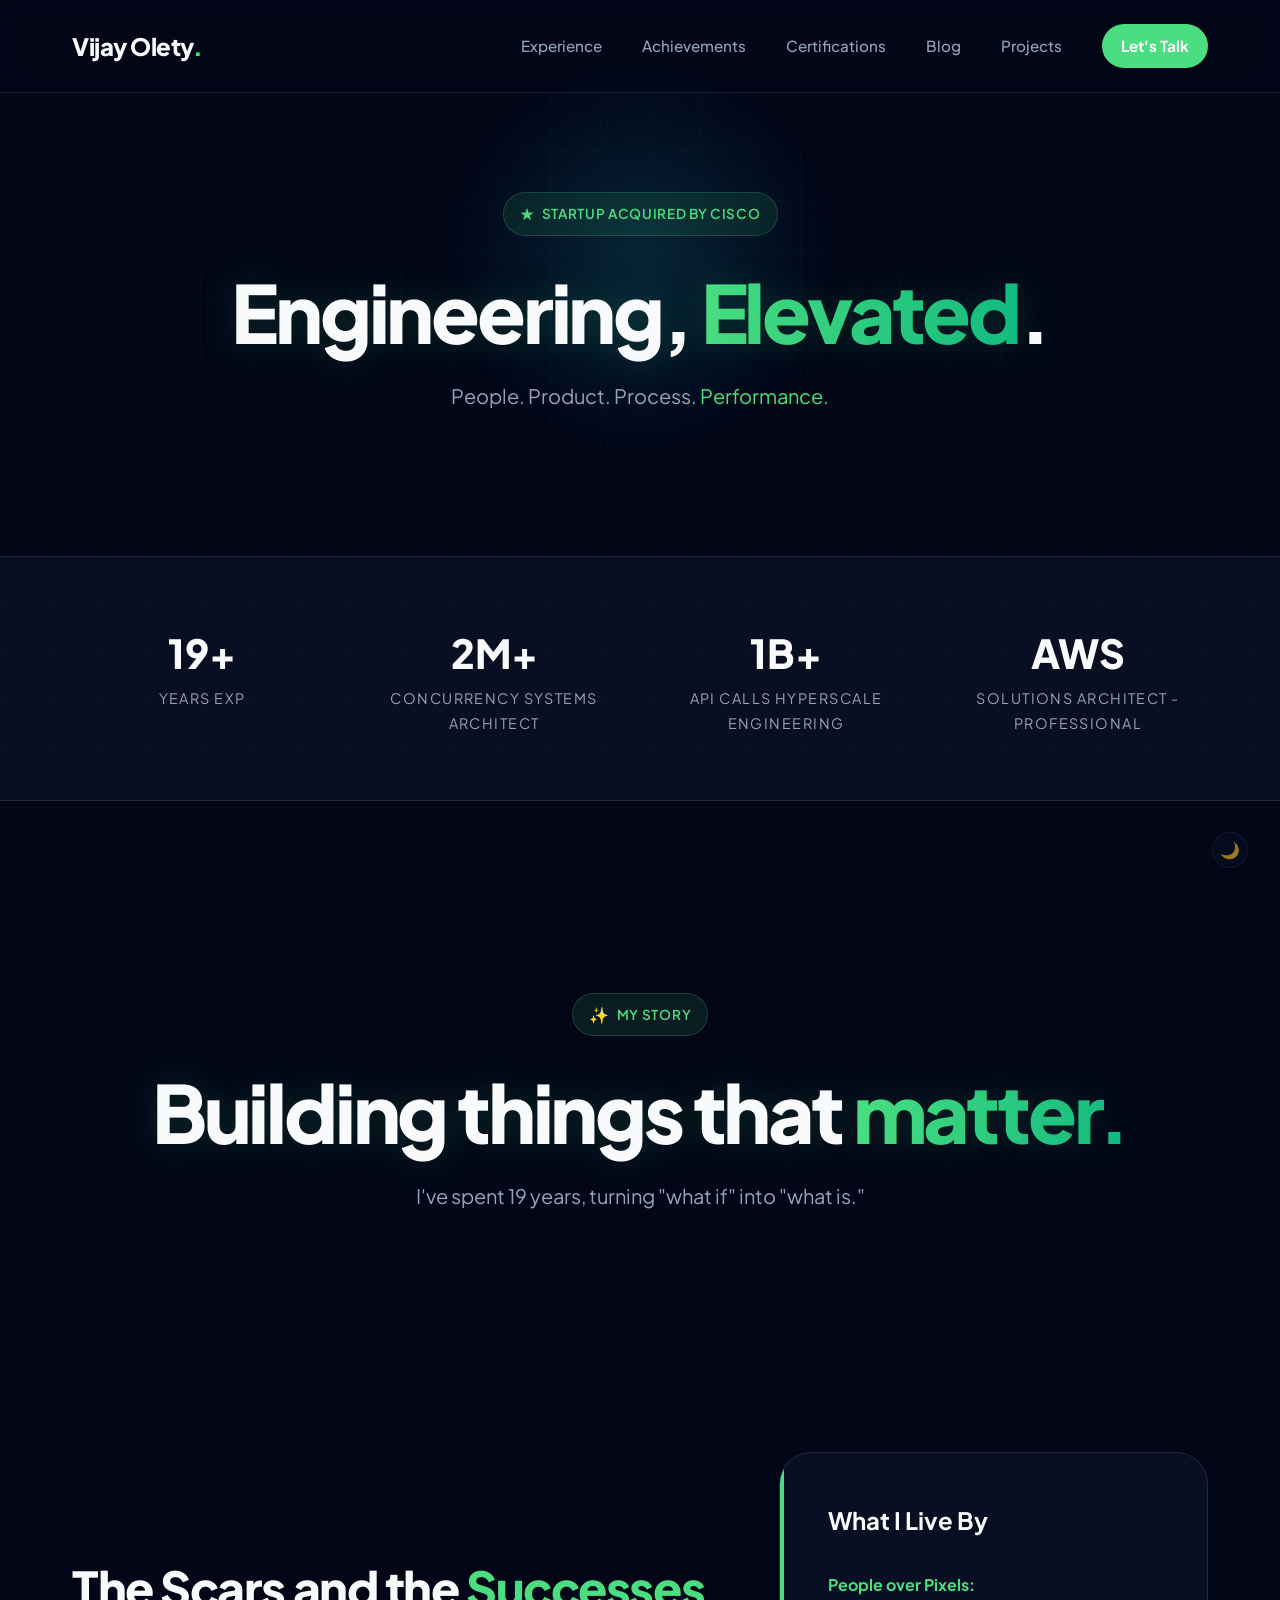
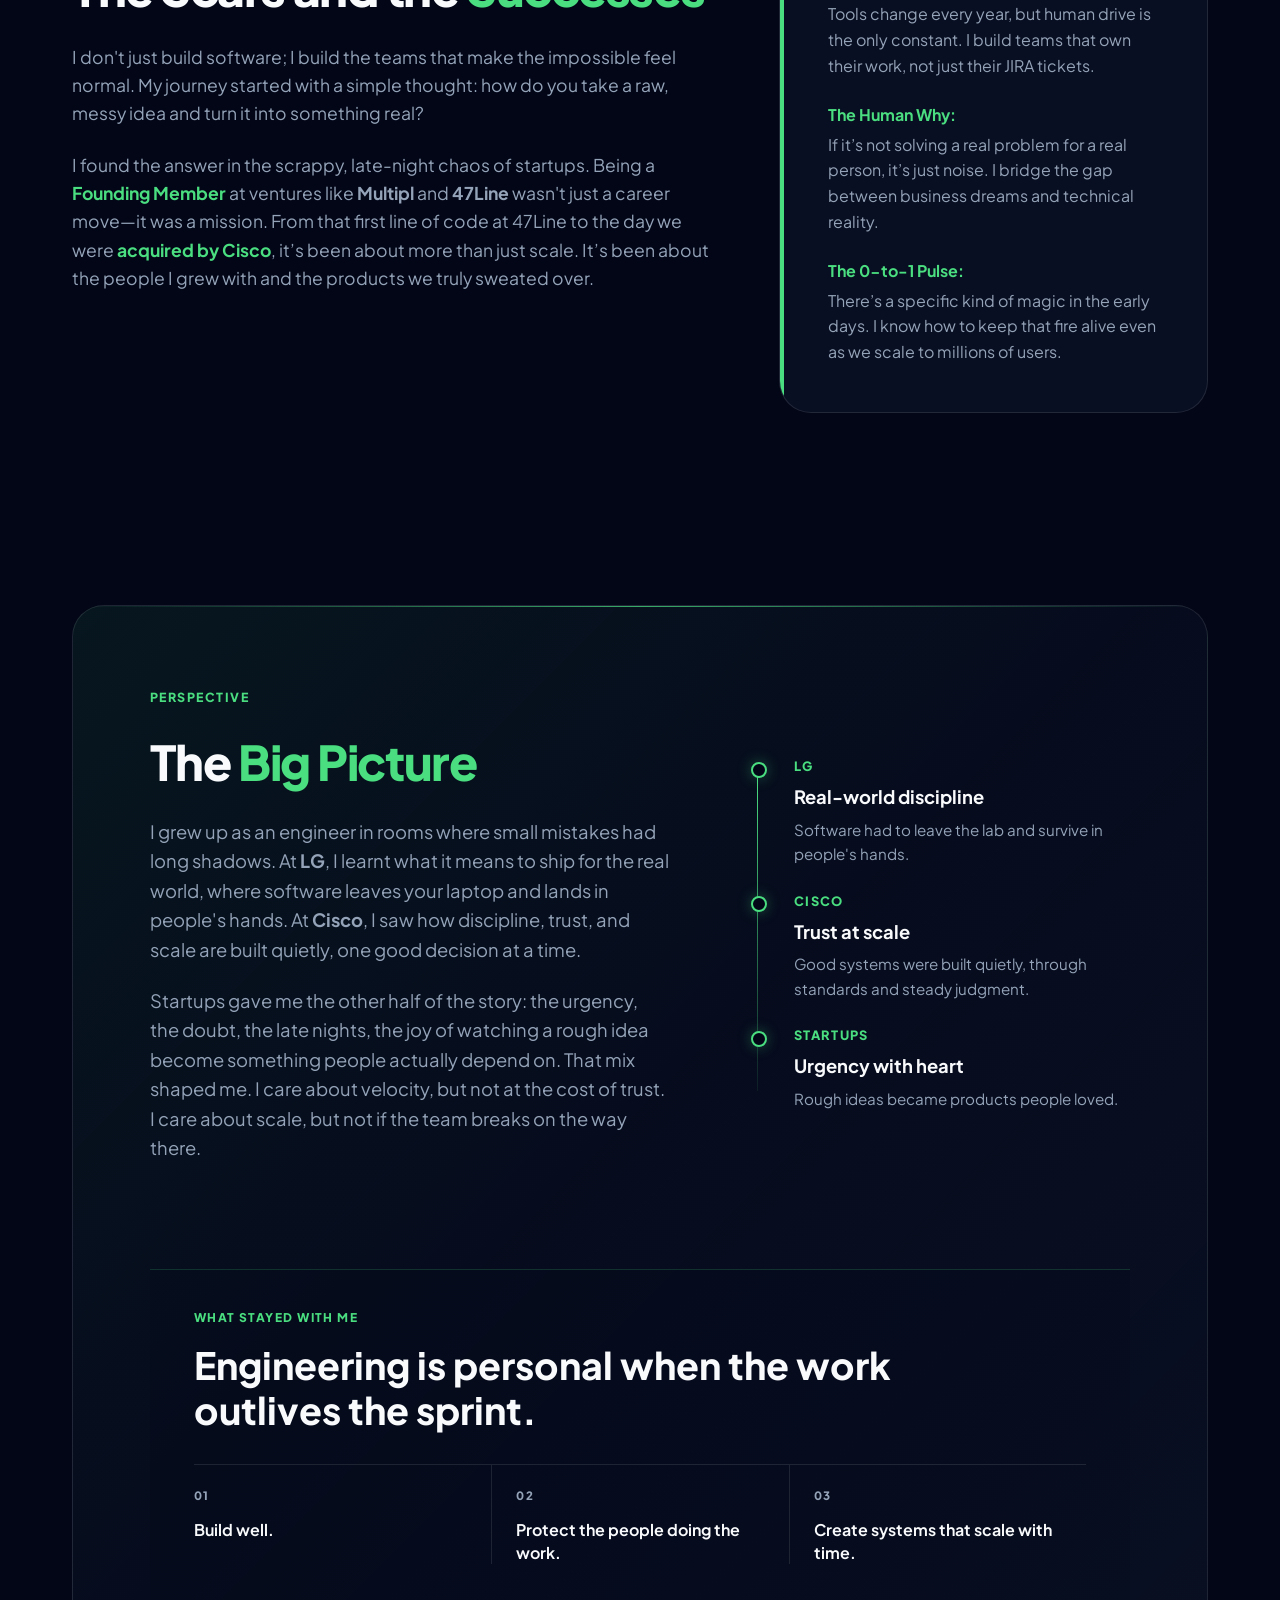
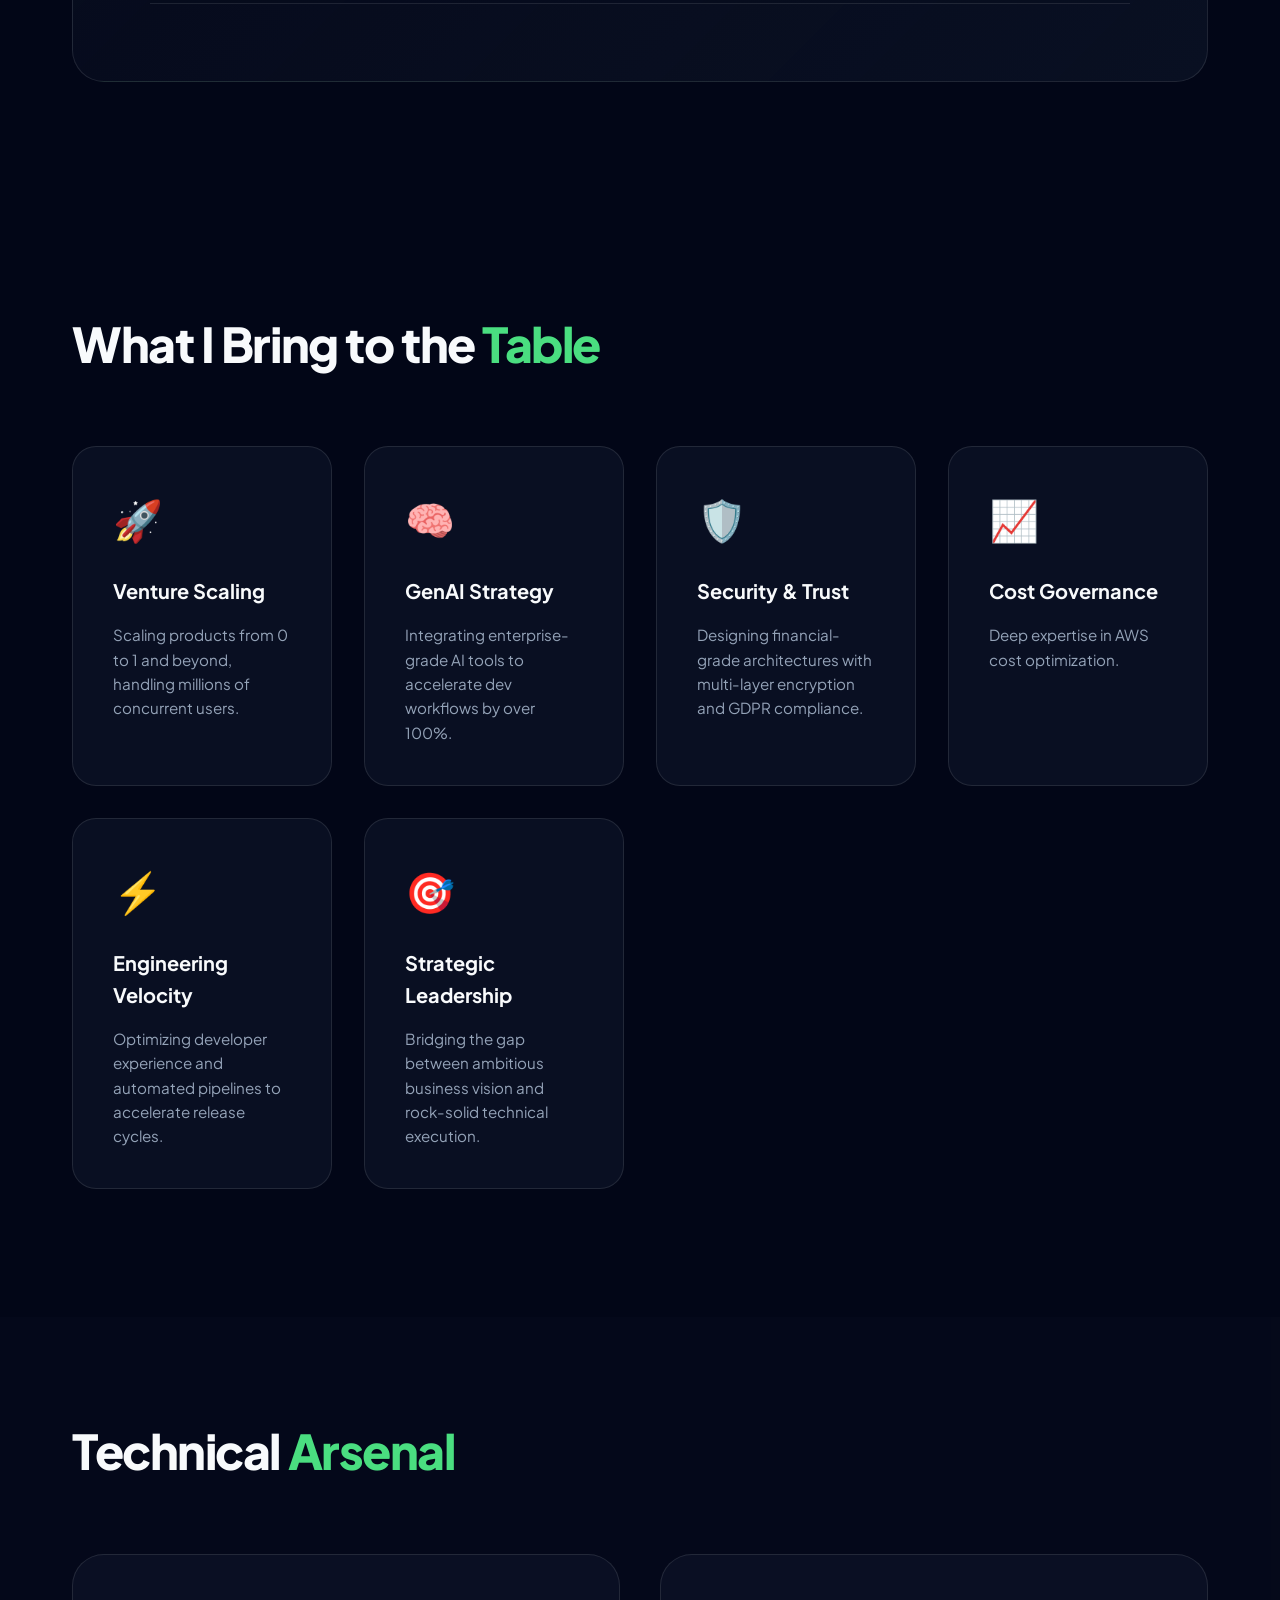
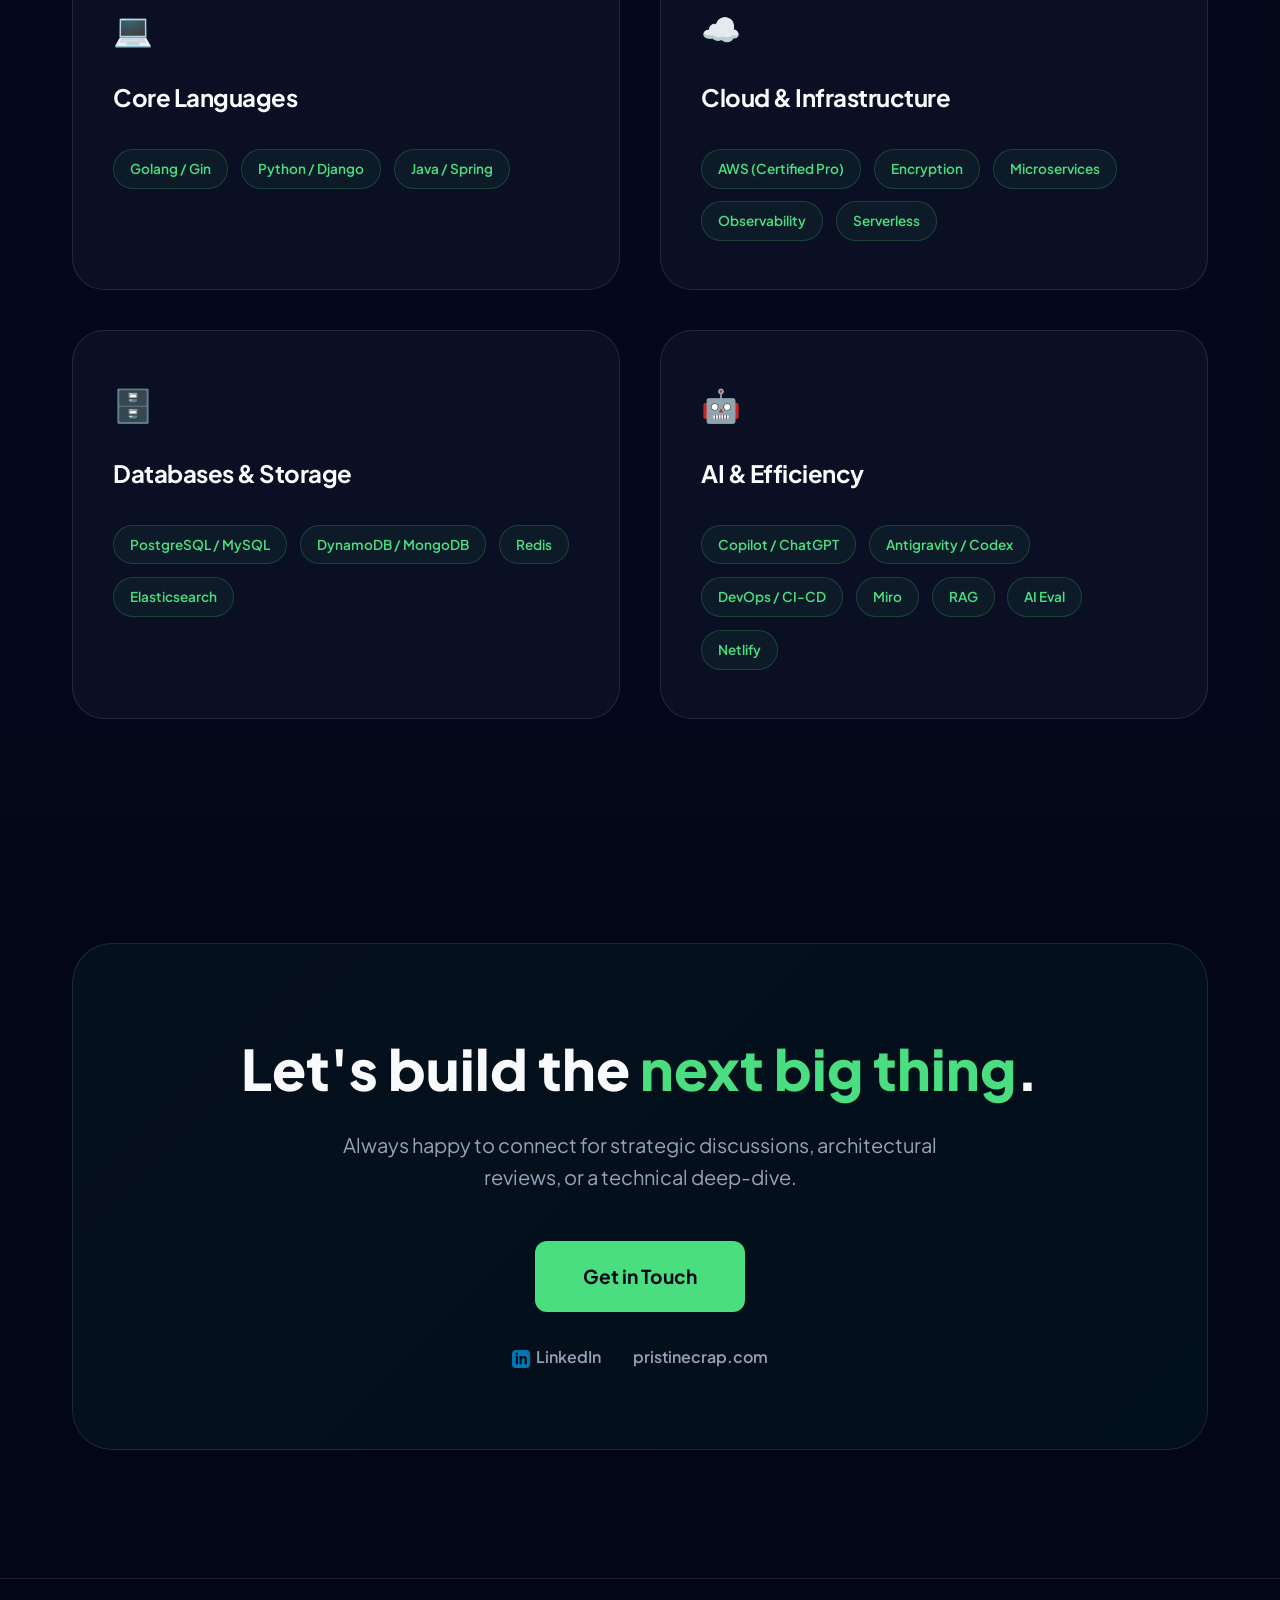
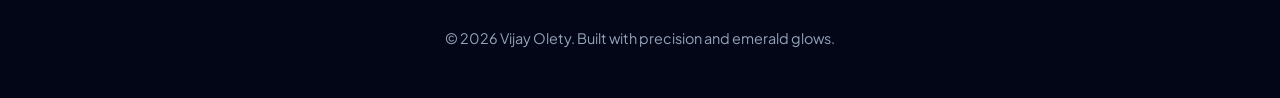
==== commit 666906ee: "feat: add dedicated blog page, experience page and integrate into site navigation" ====
--- a/index.html
+++ b/index.html
@@ -67,11 +67,10 @@
         <div class="nav-container">
             <a href="#" class="logo">Vijay Olety<span class="dot">.</span></a>
             <nav class="nav-menu">
-                <a href="about.html">About</a>
-                <a href="index.html#experience">Experience</a>
+                <a href="experience.html">Experience</a>
                 <a href="achievements.html">Achievements</a>
                 <a href="certifications.html">Certifications</a>
-                <a href="https://pristinecrap.com" target="_blank">Blog</a>
+                <a href="blog.html">Blog</a>
                 <a href="projects.html">Projects</a>
                 <a href="mailto:vijay.olety@gmail.com" class="nav-cta">Let's Talk</a>
             </nav>
@@ -123,267 +122,216 @@
             </div>
         </section>
 
-        <!-- Experience Section -->
-        <section id="experience" class="experience">
-            <div class="container">
-                <h2 class="section-title fade-up">Career <span class="accent-text">Timeline</span></h2>
-
-                <div class="timeline">
-                    <div class="timeline-item reveal-on-scroll">
-                        <div class="timeline-meta">
-                            <span class="timeline-date">2024 — Present</span>
-                            <span class="timeline-location">Bengaluru</span>
-                        </div>
-                        <div class="timeline-content">
-                            <h3 class="role">Director of Product Engineering</h3>
-                            <h4 class="company">USEReady Technology Solutions</h4>
-                            <p class="desc">Leading a global 30+ product engineering team for Pixel Perfect (A
-                                premier Tableau extension).
-                                Introduced GenAI workflows that <span class="accent-text">accelerated releases by
-                                    106%</span> and <span class="accent-text">slashed AWS costs by 20% YoY.</span>
-                            </p>
-                        </div>
-                    </div>
-
-                    <div class="timeline-item reveal-on-scroll">
-                        <div class="timeline-meta">
-                            <span class="timeline-date">2020 — 2024</span>
-                            <span class="timeline-location">Bengaluru</span>
-                        </div>
-                        <div class="timeline-content">
-                            <h3 class="role">Director of Tech & Founding Member</h3>
-                            <h4 class="company">Multipl Fintech Solutions</h4>
-                            <p class="desc">Built the world's first 'Invest to Spend' platform. <span
-                                    class="accent-text">Scaled to 500K+ downloads</span>
-                                , <span class="accent-text">₹2600Cr+ AUA</span> and handled high-trust, encrypted
-                                architectures in a SEBI-regulated Fintech environment.</p>
-                        </div>
-                    </div>
-
-                    <div class="timeline-item reveal-on-scroll">
-                        <div class="timeline-meta">
-                            <span class="timeline-date">2018 — 2020</span>
-                            <span class="timeline-location">Bengaluru</span>
-                        </div>
-                        <div class="timeline-content">
-                            <h3 class="role">Technology Lead & DPO (GDPR)</h3>
-                            <h4 class="company">WWStay Services</h4>
-                            <p class="desc">Delivered <span class="accent-text">GDPR compliance end-to-end</span> within
-                                3 months. Designed robust integrations with enterprise systems like WorldPay and Concur.
-                            </p>
-                        </div>
-                    </div>
-
-                    <div class="timeline-item reveal-on-scroll highlight">
-                        <div class="timeline-meta">
-                            <span class="timeline-date">2013 — 2018</span>
-                            <span class="timeline-location">Acquired by Cisco</span>
-                        </div>
-                        <div class="timeline-content">
-                            <h3 class="role">Head of Engineering & Founding Member</h3>
-                            <h4 class="company">47Line Technologies</h4>
-                            <p class="desc">Engineered ML-driven cost optimization engines achieving 90% savings on
-                                compute costs for production workloads. Successfully handled <span
-                                    class="accent-text">2M+
-                                    concurrent users</span> in a queued
-                                environment.</p>
-                        </div>
-                    </div>
-
-                    <div class="timeline-item reveal-on-scroll">
-                        <div class="timeline-meta">
-                            <span class="timeline-date">2008 — 2013</span>
-                            <span class="timeline-location">Bengaluru</span>
-                        </div>
-                        <div class="timeline-content">
-                            <h3 class="role">Lead Architect</h3>
-                            <h4 class="company">8KMiles Software Services</h4>
-                            <p class="desc">Co-designed <span class="accent-text">Follow-the-Sun</span> delivery models
-                                with AWS evangelists. Won NASSCOM
-                                Innovation awards for secure remote infrastructure.</p>
-                        </div>
-                    </div>
-
-                    <div class="timeline-item reveal-on-scroll">
-                        <div class="timeline-meta">
-                            <span class="timeline-date">2004 — 2006</span>
-                            <span class="timeline-location">Bengaluru</span>
-                        </div>
-                        <div class="timeline-content">
-                            <h3 class="role">Software Engineer</h3>
-                            <h4 class="company">LG Soft India</h4>
-                            <p class="desc">Built bidirectional <span class="accent-text">PIM sync</span> deployed
-                                across 8 LG mobile phone releases, mastering the rhythm of global engineering
-                                standards.</p>
-                        </div>
-                    </div>
-                </div>
-            </div>
-        </section>
-
-        <!-- Bento Insights Section -->
-        <section id="insights" class="insights">
-            <div class="container">
-                <h2 class="section-title fade-up">Hard-Won <span class="accent-text">Insights</span></h2>
-                <p class="section-subtitle fade-up">Lessons from the trenches of engineering and leadership.</p>
-
-                <div class="insights-layout">
-                    <!-- Technical Category -->
-                    <div class="insights-category" data-category="tech">
-                        <h3 class="category-header fade-up">Engineering Deep Dives</h3>
-                        <div class="bento-grid">
-                            <a href="https://pristinecrap.com/2018/10/13/aws-spot-instances-retention-strategies-for-sustained-spot-usage/"
-                                target="_blank" class="bento-card reveal-on-scroll">
-                                <div class="card-content">
-                                    <span class="card-tag">Cloud Ops</span>
-                                    <h3 class="card-title">AWS Spot: Retention Strategies</h3>
-                                    <p class="card-desc">Advanced bidding for compute-heavy workloads.</p>
-                                </div>
-                                <div class="card-bg-glow"></div>
-                            </a>
-
-                            <a href="https://pristinecrap.com/2014/06/04/dynamodb-inside-look-into-nosql-part-1/"
-                                target="_blank" class="bento-card reveal-on-scroll">
-                                <div class="card-content">
-                                    <span class="card-tag">Distributed Systems</span>
-                                    <h3 class="card-title">Inside DynamoDB</h3>
-                                    <p class="card-desc">CAP theorem and consistent hashing in depth. <em>(7-part
-                                            series)</em>
-                                    </p>
-                                </div>
-                                <div class="card-bg-glow"></div>
-                            </a>
-
-                            <a href="https://pristinecrap.com/2018/10/13/run-your-production-web-application-on-aws-spot-instances/"
-                                target="_blank" class="bento-card reveal-on-scroll">
-                                <div class="card-content">
-                                    <span class="card-tag">High Availability</span>
-                                    <h3 class="card-title">Production Web Apps on Spot</h3>
-                                    <p class="card-desc">Architecting robust ASGs across multiple AZs.</p>
-                                </div>
-                                <div class="card-bg-glow"></div>
-                            </a>
-
-                            <a href="https://pristinecrap.com/2018/10/13/aws-spot-instance-termination-notices-how-to-make-the-best-use-of-it/"
-                                target="_blank" class="bento-card reveal-on-scroll">
-                                <div class="card-content">
-                                    <span class="card-tag">Cloud Architecture</span>
-                                    <h3 class="card-title">Spot Termination Notices</h3>
-                                    <p class="card-desc">Making the best use of 2-minute interruption warnings.</p>
-                                </div>
-                                <div class="card-bg-glow"></div>
-                            </a>
-
-                            <a href="https://pristinecrap.com/2018/10/13/run-your-aws-elastic-beanstalk-on-spot-instances-and-save-up-to-80-on-ec2-costs/"
-                                target="_blank" class="bento-card reveal-on-scroll">
-                                <div class="card-content">
-                                    <span class="card-tag">Cost Optimization</span>
-                                    <h3 class="card-title">Elastic Beanstalk on Spot</h3>
-                                    <p class="card-desc">Saving up to 80% on EC2 costs for EB workloads.</p>
-                                </div>
-                                <div class="card-bg-glow"></div>
-                            </a>
-
-                            <a href="https://pristinecrap.com/2018/10/13/lower-your-emr-costs-by-leveraging-aws-spot-instances/"
-                                target="_blank" class="bento-card reveal-on-scroll">
-                                <div class="card-content">
-                                    <span class="card-tag">Big Data</span>
-                                    <h3 class="card-title">Lower EMR Costs</h3>
-                                    <p class="card-desc">Leveraging Spot instances for data processing at scale.</p>
-                                </div>
-                                <div class="card-bg-glow"></div>
-                            </a>
-                        </div>
-                        <div class="category-actions fade-up">
-                            <a href="https://pristinecrap.com" target="_blank" class="external-blog-link">
-                                Full Engineering Blog →
-                            </a>
-                        </div>
-                    </div>
-
-                    <!-- Personal/Leadership Category -->
-                    <div class="insights-category" data-category="personal">
-                        <h3 class="category-header fade-up">Life In Its Full Glory</h3>
-                        <div class="bento-grid">
-                            <a href="https://pristinecrap.com/2023/01/14/be-happy-new-year-or-not-3/" target="_blank"
-                                class="bento-card reveal-on-scroll">
-                                <div class="card-content">
-                                    <span class="card-tag">Personal</span>
-                                    <h3 class="card-title">Why I love You...Tube</h3>
-                                    <p class="card-desc">The hilarious story of how a nervous confession turned into a
-                                        love for a video platform.</p>
-                                </div>
-                                <div class="card-bg-glow"></div>
-                            </a>
-
-                            <a href="https://pristinecrap.com/2022/01/09/be-happy-new-year-or-not/" target="_blank"
-                                class="bento-card reveal-on-scroll">
-                                <div class="card-content">
-                                    <span class="card-tag">Retrospective</span>
-                                    <h3 class="card-title">be HAPPY, NEW YEAR or not</h3>
-                                    <p class="card-desc">Honest review of startup struggles and growth. <em>(3-part
-                                            series)</em>
-                                    </p>
-                                </div>
-                                <div class="card-bg-glow"></div>
-                            </a>
-
-                            <a href="https://pristinecrap.com/2013/02/14/to-all-my-ex-crushes-ex-gfs-and-one-not-so-special-anymore/"
-                                target="_blank" class="bento-card reveal-on-scroll">
-                                <div class="card-content">
-                                    <span class="card-tag">Heartbreak</span>
-                                    <h3 class="card-title">Happy ValENDtine's Day</h3>
-                                    <p class="card-desc">A candid and nostalgic look back at life's romantic journey.
-                                    </p>
-                                </div>
-                                <div class="card-bg-glow"></div>
-                            </a>
-
-                            <a href="https://pristinecrap.com/2022/01/09/the-heritage-drive/" target="_blank"
-                                class="bento-card reveal-on-scroll">
-                                <div class="card-content">
-                                    <span class="card-tag">Adventure</span>
-                                    <h3 class="card-title">The Heritage Drive</h3>
-                                    <p class="card-desc">Lessons on precision from a TSD car rally in Hampi.</p>
-                                </div>
-                                <div class="card-bg-glow"></div>
-                            </a>
-
-                            <a href="https://pristinecrap.com/2008/05/24/why-i-love-youtube/" target="_blank"
-                                class="bento-card reveal-on-scroll">
-                                <div class="card-content">
-                                    <span class="card-tag">Leadership</span>
-                                    <h3 class="card-title">Scaling Magic</h3>
-                                    <p class="card-desc">Lessons from 22X user growth in a year.</p>
-                                </div>
-                                <div class="card-bg-glow"></div>
-                            </a>
-
-                            <a href="https://pristinecrap.com/2008/05/25/how-to-save-petrol-increase-traffic/"
-                                target="_blank" class="bento-card reveal-on-scroll">
-                                <div class="card-content">
-                                    <span class="card-tag">Satire</span>
-                                    <h3 class="card-title">How to save petrol?</h3>
-                                    <p class="card-desc">A satirical take on urban infrastructure and energy
-                                        consumption.</p>
-                                </div>
-                                <div class="card-bg-glow"></div>
-                            </a>
-                        </div>
-                        <div class="category-actions fade-up">
-                            <a href="https://pristinecrap.com" target="_blank" class="external-blog-link">
-                                Full Leadership Blog →
-                            </a>
-                        </div>
-                    </div>
-                </div>
-
-                <div class="insights-footer fade-up">
-                    <p>Discover more logic at <a href="https://pristinecrap.com" target="_blank"
-                            class="accent-text">pristinecrap.com</a></p>
-                </div>
-            </div>
-        </section>
+        <!-- About Hero Section -->
+        <section class="about-hero" id="about">
+            <div class="container">
+                <div class="hero-badge fade-in">
+                    <span class="badge-icon">✨</span>
+                    <span class="badge-text">My Story</span>
+                </div>
+                <h1 class="hero-title fade-up">
+                    Building things that <span class="gradient-text">matter.</span>
+                </h1>
+                <p class="hero-subtitle fade-up">
+                    I've spent 19 years, turning "what if" into "what is."
+                </p>
+            </div>
+        </section>
+
+        <!-- Bio Section -->
+        <section class="bio-section">
+            <div class="container">
+                <div class="bio-grid">
+                    <div class="bio-text reveal-on-scroll">
+                        <h2 class="section-title">The Scars and the <span class="accent-text">Successes</span></h2>
+                        <p class="desc">
+                            I don't just build software; I build the teams that make the impossible feel normal. My
+                            journey started with a simple thought: how do you take a raw, messy idea and turn it into
+                            something real?
+                        </p>
+                        <p class="desc">
+                            I found the answer in the scrappy, late-night chaos of startups. Being a <span
+                                class="accent-text"><strong>Founding
+                                    Member</strong></span> at ventures like <strong>Multipl</strong> and
+                            <strong>47Line</strong>
+                            wasn't just a career move—it was a mission. From that first line of code at 47Line to the
+                            day we were <span class="accent-text"><strong>acquired by Cisco</strong></span>, it’s been
+                            about more than just scale. It’s
+                            been about the people I grew with and the products we truly sweated over.
+                        </p>
+                    </div>
+                    <div class="bio-card reveal-on-scroll">
+                        <div class="philosophy-content">
+                            <h3>What I Live By</h3>
+                            <ul class="philosophy-list">
+                                <li><strong>People over Pixels:</strong> Tools change every year, but human drive is the
+                                    only constant. I build teams that own their work, not just their JIRA tickets.</li>
+                                <li><strong>The Human Why:</strong> If it’s not solving a real problem for a real
+                                    person, it’s just noise. I bridge the gap between business dreams and technical
+                                    reality.</li>
+                                <li><strong>The 0-to-1 Pulse:</strong> There’s a specific kind of magic in the early
+                                    days. I know how to keep that fire alive even as we scale to millions of users.</li>
+                            </ul>
+                        </div>
+                    </div>
+                </div>
+            </div>
+        </section>
+
+        <!-- Landscape Section -->
+        <section class="landscape-section reveal-on-scroll">
+            <div class="container">
+                <div class="landscape-story">
+                    <div class="landscape-copy">
+                        <span class="section-kicker">Perspective</span>
+                        <h2 class="section-title">The <span class="accent-text">Big Picture</span></h2>
+                        <p class="desc">
+                            I grew up as an engineer in rooms where small mistakes had long shadows. At
+                            <strong>LG</strong>, I learnt what it means to ship for the real world, where software leaves
+                            your laptop and lands in people's hands. At <strong>Cisco</strong>, I saw how discipline,
+                            trust, and scale are built quietly, one good decision at a time.
+                        </p>
+                        <p class="desc">
+                            Startups gave me the other half of the story: the urgency, the doubt, the late nights, the
+                            joy of watching a rough idea become something people actually depend on. That mix shaped me. I
+                            care about velocity, but not at the cost of trust. I care about scale, but not if the team
+                            breaks on the way there.
+                        </p>
+                    </div>
+
+                    <div class="landscape-rail" aria-label="Engineering journey highlights">
+                        <div class="landscape-node">
+                            <span class="node-year">LG</span>
+                            <h3>Real-world discipline</h3>
+                            <p>Software had to leave the lab and survive in people's hands.</p>
+                        </div>
+                        <div class="landscape-node">
+                            <span class="node-year">Cisco</span>
+                            <h3>Trust at scale</h3>
+                            <p>Good systems were built quietly, through standards and steady judgment.</p>
+                        </div>
+                        <div class="landscape-node">
+                            <span class="node-year">Startups</span>
+                            <h3>Urgency with heart</h3>
+                            <p>Rough ideas became products people loved.</p>
+                        </div>
+                    </div>
+
+                    <div class="landscape-closing">
+                        <span class="closing-label">What stayed with me</span>
+                        <h3>Engineering is personal when the work outlives the sprint.</h3>
+                        <div class="closing-principles" aria-label="Engineering principles">
+                            <div class="closing-principle">
+                                <span class="principle-index accent-text">01</span>
+                                <span>Build well.</span>
+                            </div>
+                            <div class="closing-principle">
+                                <span class="principle-index accent-text">02</span>
+                                <span>Protect the people doing the work.</span>
+                            </div>
+                            <div class="closing-principle">
+                                <span class="principle-index accent-text">03</span>
+                                <span>Create systems that scale with time.</span>
+                            </div>
+                        </div>
+                    </div>
+                </div>
+            </div>
+        </section>
+
+        <!-- Skills Summary Section -->
+        <section class="skills-summary">
+            <div class="container">
+                <h2 class="section-title fade-up">What I Bring to the <span class="accent-text">Table</span></h2>
+                <div class="skills-grid-about">
+                    <div class="skill-item-about reveal-on-scroll">
+                        <span class="skill-icon">🚀</span>
+                        <h4>Venture Scaling</h4>
+                        <p>Scaling products from 0 to 1 and beyond, handling millions of concurrent users.</p>
+                    </div>
+                    <div class="skill-item-about reveal-on-scroll">
+                        <span class="skill-icon">🧠</span>
+                        <h4>GenAI Strategy</h4>
+                        <p>Integrating enterprise-grade AI tools to accelerate dev workflows by over 100%.</p>
+                    </div>
+                    <div class="skill-item-about reveal-on-scroll">
+                        <span class="skill-icon">🛡️</span>
+                        <h4>Security & Trust</h4>
+                        <p>Designing financial-grade architectures with multi-layer encryption and GDPR compliance.</p>
+                    </div>
+                    <div class="skill-item-about reveal-on-scroll">
+                        <span class="skill-icon">📈</span>
+                        <h4>Cost Governance</h4>
+                        <p>Deep expertise in AWS cost optimization.
+                        </p>
+                    </div>
+                    <div class="skill-item-about reveal-on-scroll">
+                        <span class="skill-icon">⚡</span>
+                        <h4>Engineering Velocity</h4>
+                        <p>Optimizing developer experience and automated pipelines to accelerate release cycles.</p>
+                    </div>
+                    <div class="skill-item-about reveal-on-scroll">
+                        <span class="skill-icon">🎯</span>
+                        <h4>Strategic Leadership</h4>
+                        <p>Bridging the gap between ambitious business vision and rock-solid technical execution.</p>
+                    </div>
+                </div>
+            </div>
+        </section>
+
+        <!-- Technical Arsenal Section -->
+        <section class="technical-arsenal reveal-on-scroll">
+            <div class="container">
+                <h2 class="section-title">Technical <span class="accent-text">Arsenal</span></h2>
+                <div class="arsenal-grid">
+                    <div class="arsenal-category">
+                        <div class="category-icon">💻</div>
+                        <h3>Core Languages</h3>
+                        <div class="tech-tags">
+                            <span class="tech-tag">Golang / Gin</span>
+                            <span class="tech-tag">Python / Django</span>
+                            <span class="tech-tag">Java / Spring</span>
+                        </div>
+                    </div>
+                    <div class="arsenal-category">
+                        <div class="category-icon">☁️</div>
+                        <h3>Cloud & Infrastructure</h3>
+                        <div class="tech-tags">
+                            <span class="tech-tag">AWS (Certified Pro)</span>
+                            <span class="tech-tag">Encryption</span>
+                            <span class="tech-tag">Microservices</span>
+                            <span class="tech-tag">Observability</span>
+                            <span class="tech-tag">Serverless</span>
+                        </div>
+                    </div>
+                    <div class="arsenal-category">
+                        <div class="category-icon">🗄️</div>
+                        <h3>Databases & Storage</h3>
+                        <div class="tech-tags">
+                            <span class="tech-tag">PostgreSQL / MySQL</span>
+                            <span class="tech-tag">DynamoDB / MongoDB</span>
+                            <span class="tech-tag">Redis</span>
+                            <span class="tech-tag">Elasticsearch</span>
+                        </div>
+                    </div>
+                    <div class="arsenal-category">
+                        <div class="category-icon">🤖</div>
+                        <h3>AI & Efficiency</h3>
+                        <div class="tech-tags">
+                            <span class="tech-tag">Copilot / ChatGPT</span>
+                            <span class="tech-tag">Antigravity / Codex</span>
+                            <span class="tech-tag">DevOps / CI-CD</span>
+                            <span class="tech-tag">Miro</span>
+                            <span class="tech-tag">RAG</span>
+                            <span class="tech-tag">AI Eval</span>
+							<span class="tech-tag">Netlify</span>
+                        </div>
+                    </div>
+                </div>
+            </div>
+        </section>
+
+
 
         <!-- Contact Section -->
         <section id="contact" class="contact">
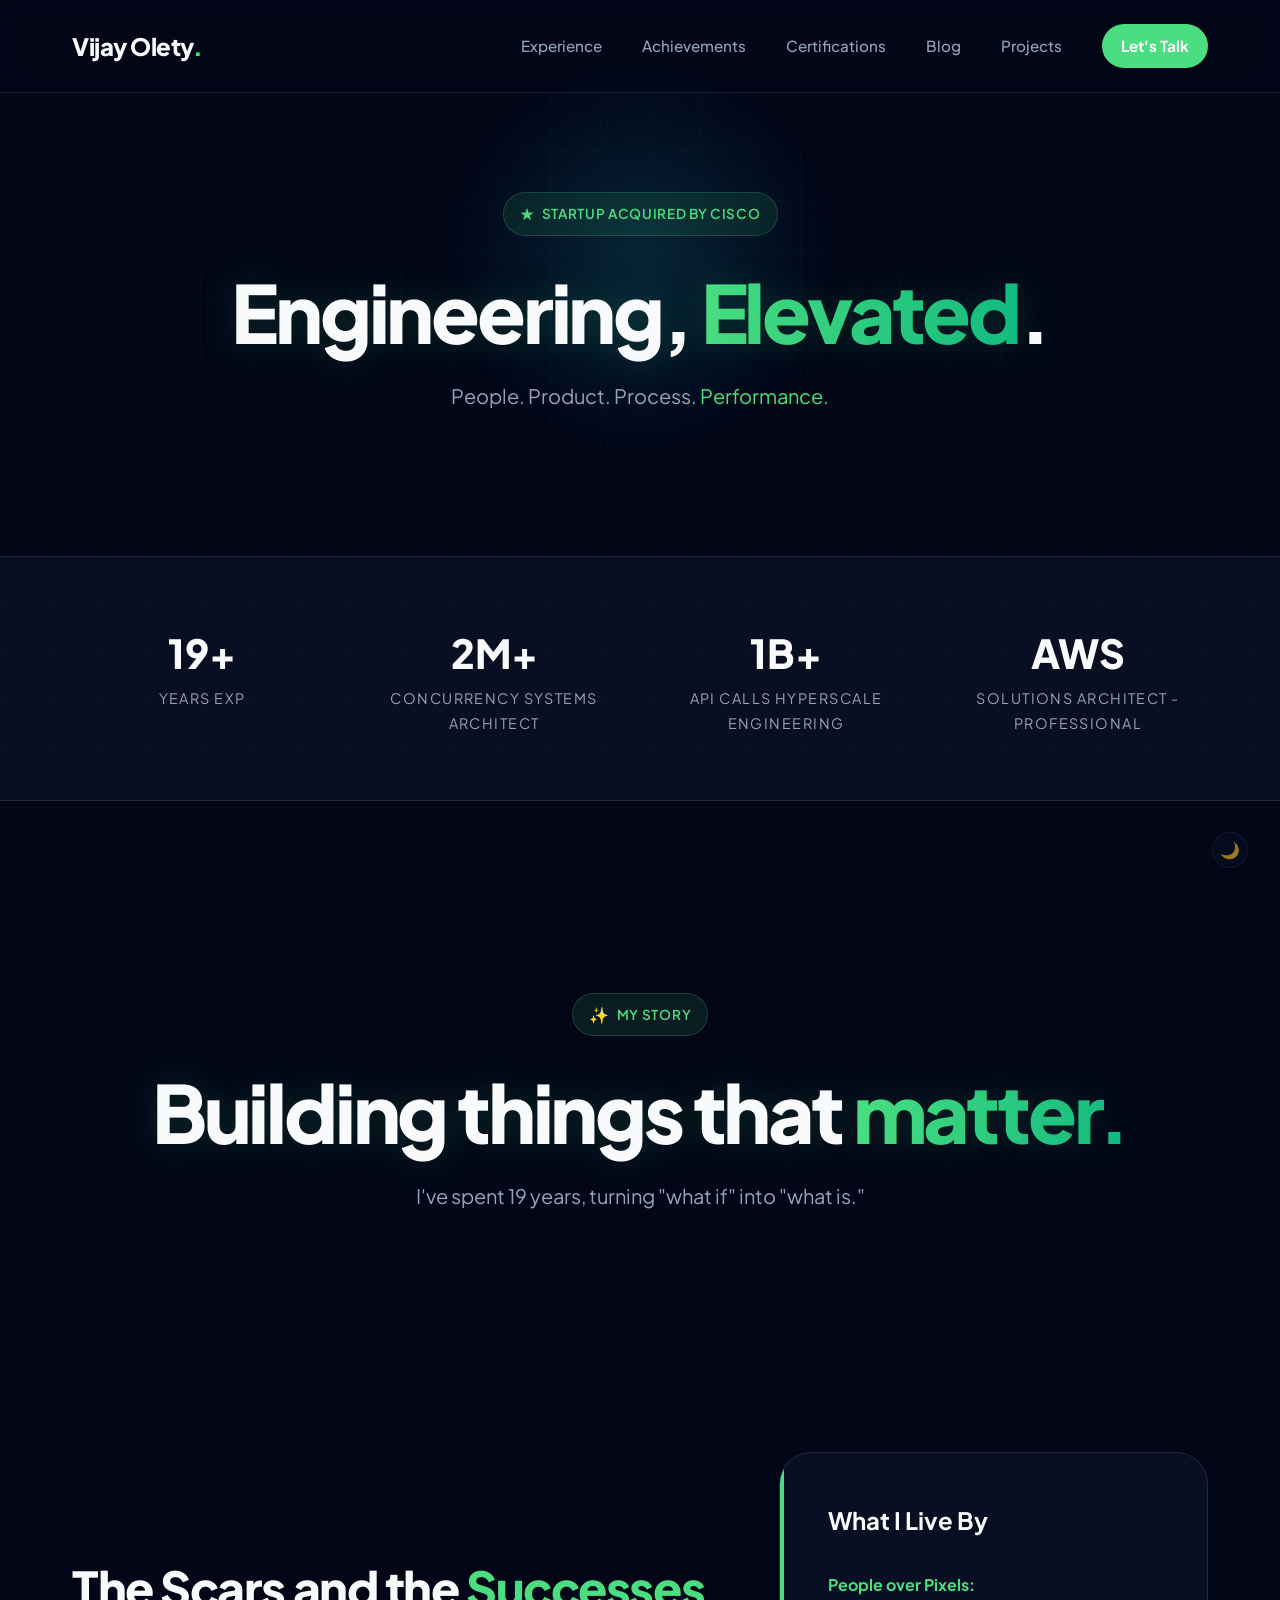
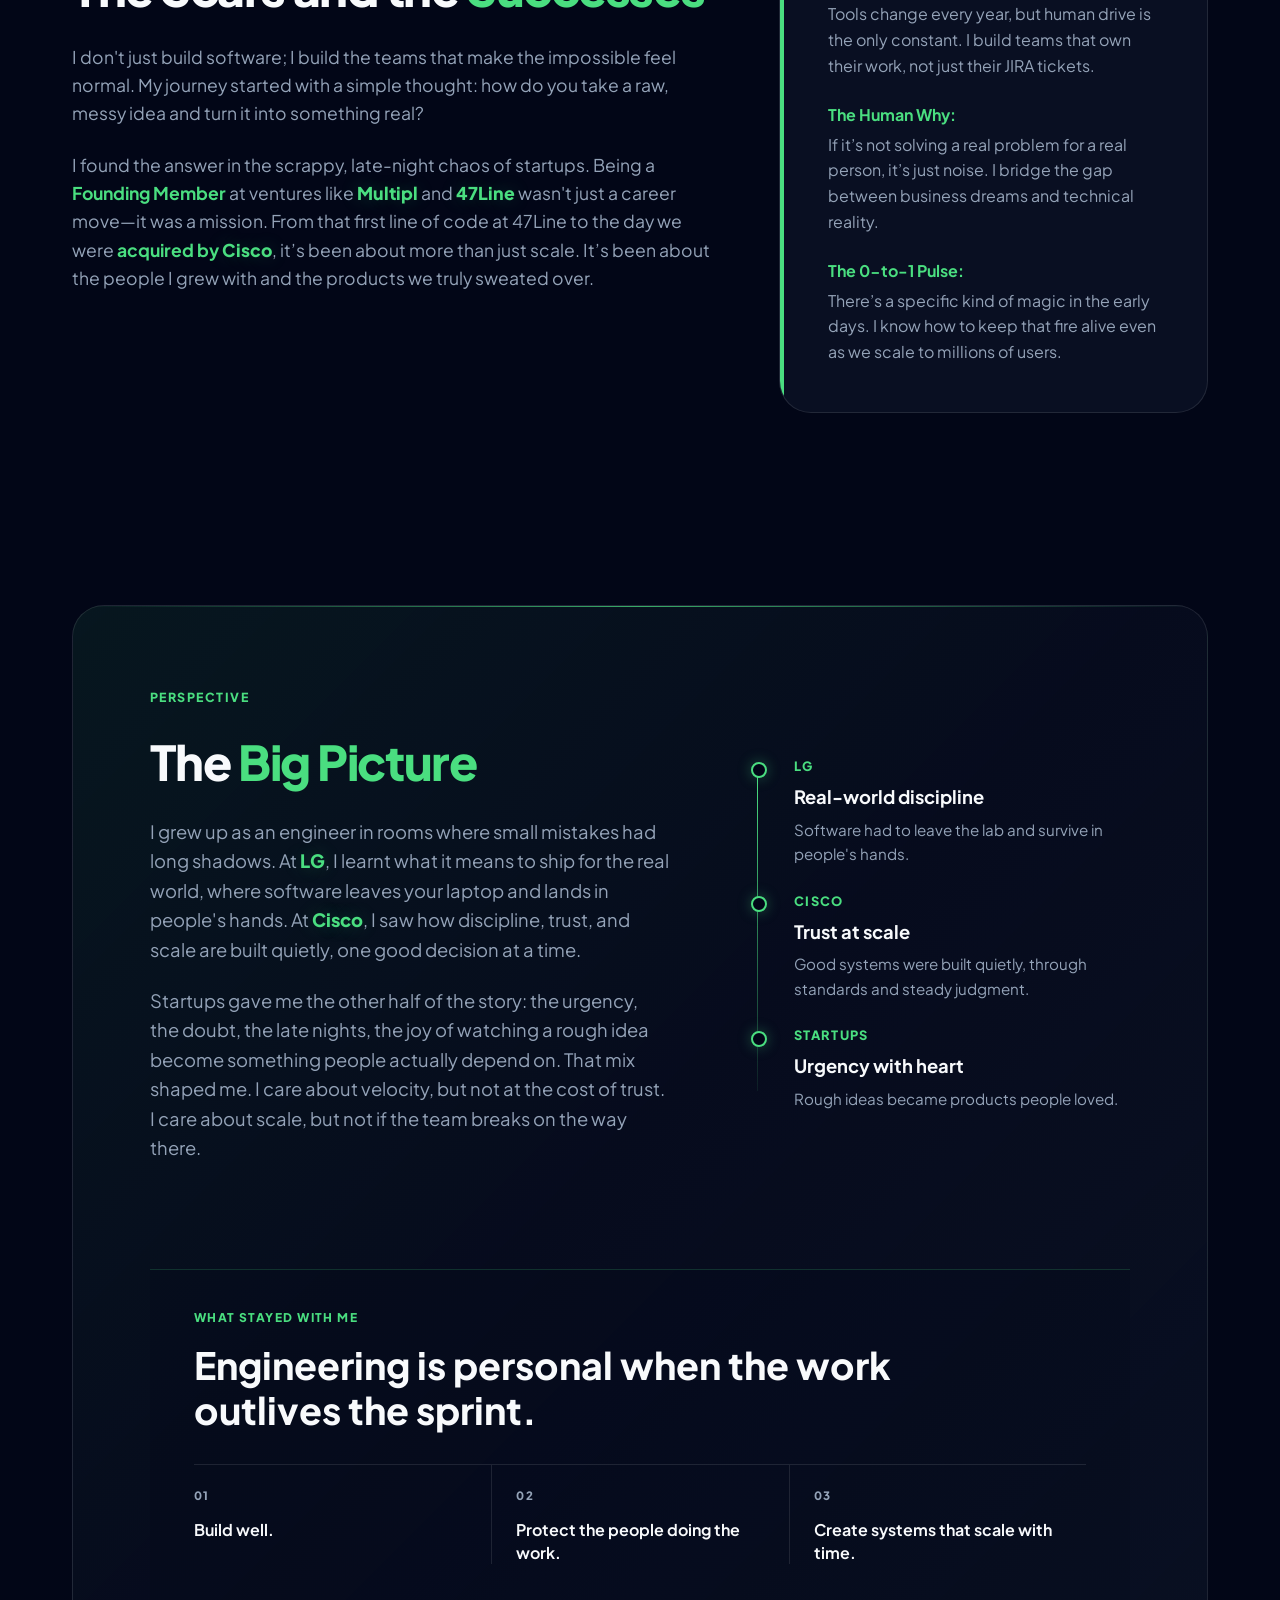
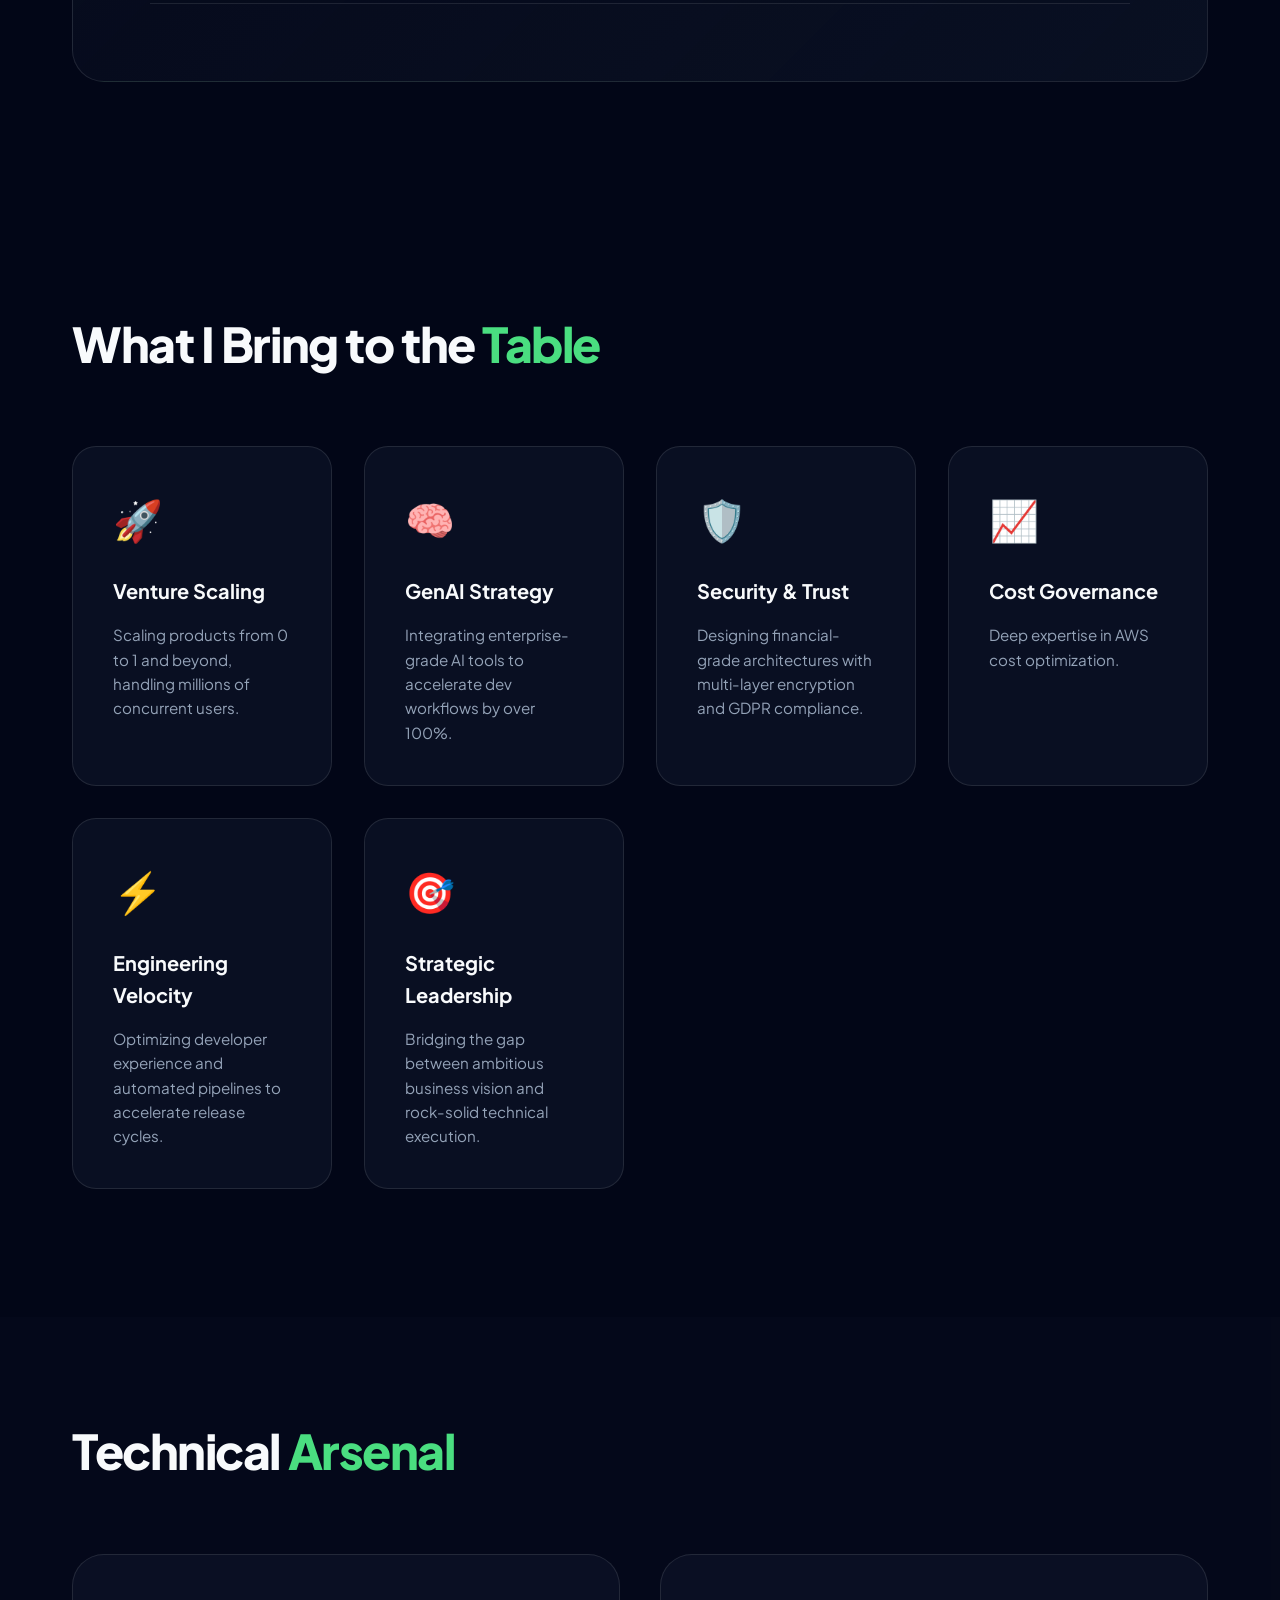
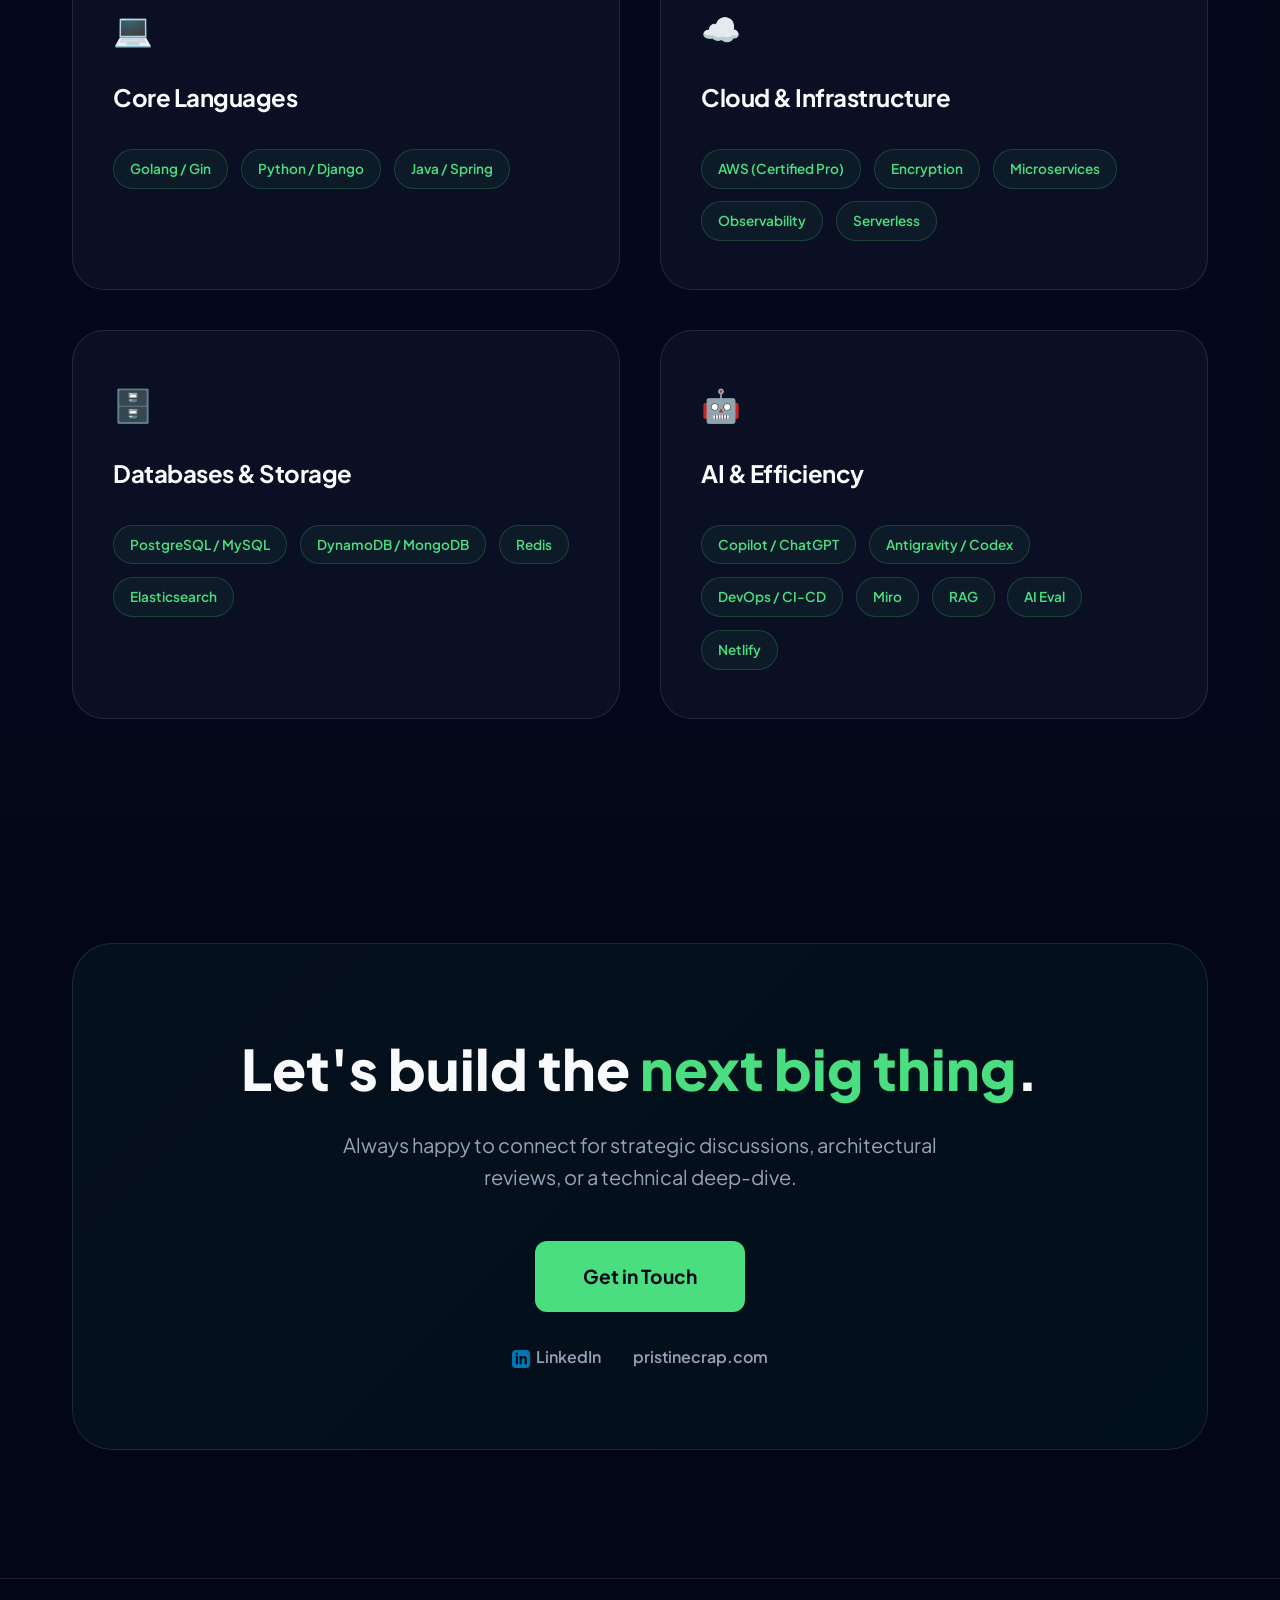
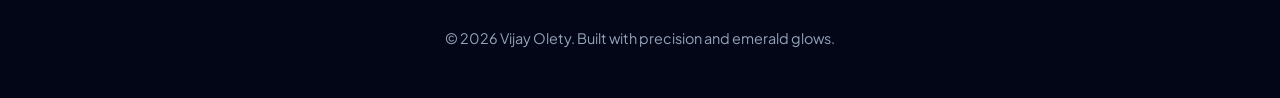
==== commit de203773: "feat: minor edits" ====
--- a/index.html
+++ b/index.html
@@ -152,10 +152,12 @@
                         <p class="desc">
                             I found the answer in the scrappy, late-night chaos of startups. Being a <span
                                 class="accent-text"><strong>Founding
-                                    Member</strong></span> at ventures like <strong>Multipl</strong> and
-                            <strong>47Line</strong>
+                                    Member</strong></span> at ventures like <strong
+                                class="company-name">Multipl</strong> and
+                            <strong class="company-name">47Line</strong>
                             wasn't just a career move—it was a mission. From that first line of code at 47Line to the
-                            day we were <span class="accent-text"><strong>acquired by Cisco</strong></span>, it’s been
+                            day we were <span class="accent-text"><strong>acquired by <span
+                                        class="company-name">Cisco</span></strong></span>, it’s been
                             about more than just scale. It’s
                             been about the people I grew with and the products we truly sweated over.
                         </p>
@@ -187,13 +189,16 @@
                         <h2 class="section-title">The <span class="accent-text">Big Picture</span></h2>
                         <p class="desc">
                             I grew up as an engineer in rooms where small mistakes had long shadows. At
-                            <strong>LG</strong>, I learnt what it means to ship for the real world, where software leaves
-                            your laptop and lands in people's hands. At <strong>Cisco</strong>, I saw how discipline,
+                            <strong class="company-name">LG</strong>, I learnt what it means to ship for the real world,
+                            where software leaves
+                            your laptop and lands in people's hands. At <strong class="company-name">Cisco</strong>, I
+                            saw how discipline,
                             trust, and scale are built quietly, one good decision at a time.
                         </p>
                         <p class="desc">
                             Startups gave me the other half of the story: the urgency, the doubt, the late nights, the
-                            joy of watching a rough idea become something people actually depend on. That mix shaped me. I
+                            joy of watching a rough idea become something people actually depend on. That mix shaped me.
+                            I
                             care about velocity, but not at the cost of trust. I care about scale, but not if the team
                             breaks on the way there.
                         </p>
@@ -324,7 +329,7 @@
                             <span class="tech-tag">Miro</span>
                             <span class="tech-tag">RAG</span>
                             <span class="tech-tag">AI Eval</span>
-							<span class="tech-tag">Netlify</span>
+                            <span class="tech-tag">Netlify</span>
                         </div>
                     </div>
                 </div>
@@ -344,8 +349,10 @@
                         <a href="mailto:vijay.olety@gmail.com" class="btn btn-primary large">Get in Touch</a>
                         <div class="social-links">
                             <a href="https://www.linkedin.com/in/vijayolety/" target="_blank">
-                                <svg xmlns="http://www.w3.org/2000/svg" width="18" height="18" viewBox="0 0 24 24" fill="#0077B5" style="vertical-align: middle; margin-right: 6px;">
-                                    <path d="M19 0h-14c-2.761 0-5 2.239-5 5v14c0 2.761 2.239 5 5 5h14c2.762 0 5-2.239 5-5v-14c0-2.761-2.238-5-5-5zm-11 19h-3v-11h3v11zm-1.5-12.268c-.966 0-1.75-.79-1.75-1.764s.784-1.764 1.75-1.764 1.75.79 1.75 1.764-.783 1.764-1.75 1.764zm13.5 12.268h-3v-5.604c0-3.368-4-3.113-4 0v5.604h-3v-11h3v1.765c1.396-2.586 7-2.777 7 2.476v6.759z"/>
+                                <svg xmlns="http://www.w3.org/2000/svg" width="18" height="18" viewBox="0 0 24 24"
+                                    fill="#0077B5" style="vertical-align: middle; margin-right: 6px;">
+                                    <path
+                                        d="M19 0h-14c-2.761 0-5 2.239-5 5v14c0 2.761 2.239 5 5 5h14c2.762 0 5-2.239 5-5v-14c0-2.761-2.238-5-5-5zm-11 19h-3v-11h3v11zm-1.5-12.268c-.966 0-1.75-.79-1.75-1.764s.784-1.764 1.75-1.764 1.75.79 1.75 1.764-.783 1.764-1.75 1.764zm13.5 12.268h-3v-5.604c0-3.368-4-3.113-4 0v5.604h-3v-11h3v1.765c1.396-2.586 7-2.777 7 2.476v6.759z" />
                                 </svg>LinkedIn
                             </a>
                             <a href="https://pristinecrap.com" target="_blank">pristinecrap.com</a>
--- a/style.css
+++ b/style.css
@@ -340,6 +340,12 @@
     color: var(--accent-primary);
 }
 
+.company-name {
+    color: var(--accent-primary);
+    font-weight: 800;
+    text-shadow: 0 0 18px rgba(74, 222, 128, 0.28);
+}
+
 .timeline {
     margin-top: 4rem;
     position: relative;
@@ -401,10 +407,16 @@
 }
 
 .company {
-    color: var(--text-secondary);
+    display: inline-block;
+    color: var(--accent-primary);
     font-size: 1.1rem;
-    font-weight: 500;
+    font-weight: 800;
     margin-bottom: 1rem;
+    padding: 0.18rem 0.7rem;
+    background: rgba(74, 222, 128, 0.08);
+    border: 1px solid rgba(74, 222, 128, 0.2);
+    border-radius: 999px;
+    box-shadow: 0 0 20px rgba(74, 222, 128, 0.08);
 }
 
 .desc {
@@ -1126,8 +1138,9 @@
     font-size: clamp(1.5rem, 3vw, 2.5rem);
     font-weight: 900;
     letter-spacing: 0.1em;
-    color: var(--text-primary);
-    opacity: 0.8;
+    color: var(--accent-primary);
+    opacity: 0.95;
+    text-shadow: 0 0 22px rgba(74, 222, 128, 0.35);
 }
 
 .achievements-grid-section {
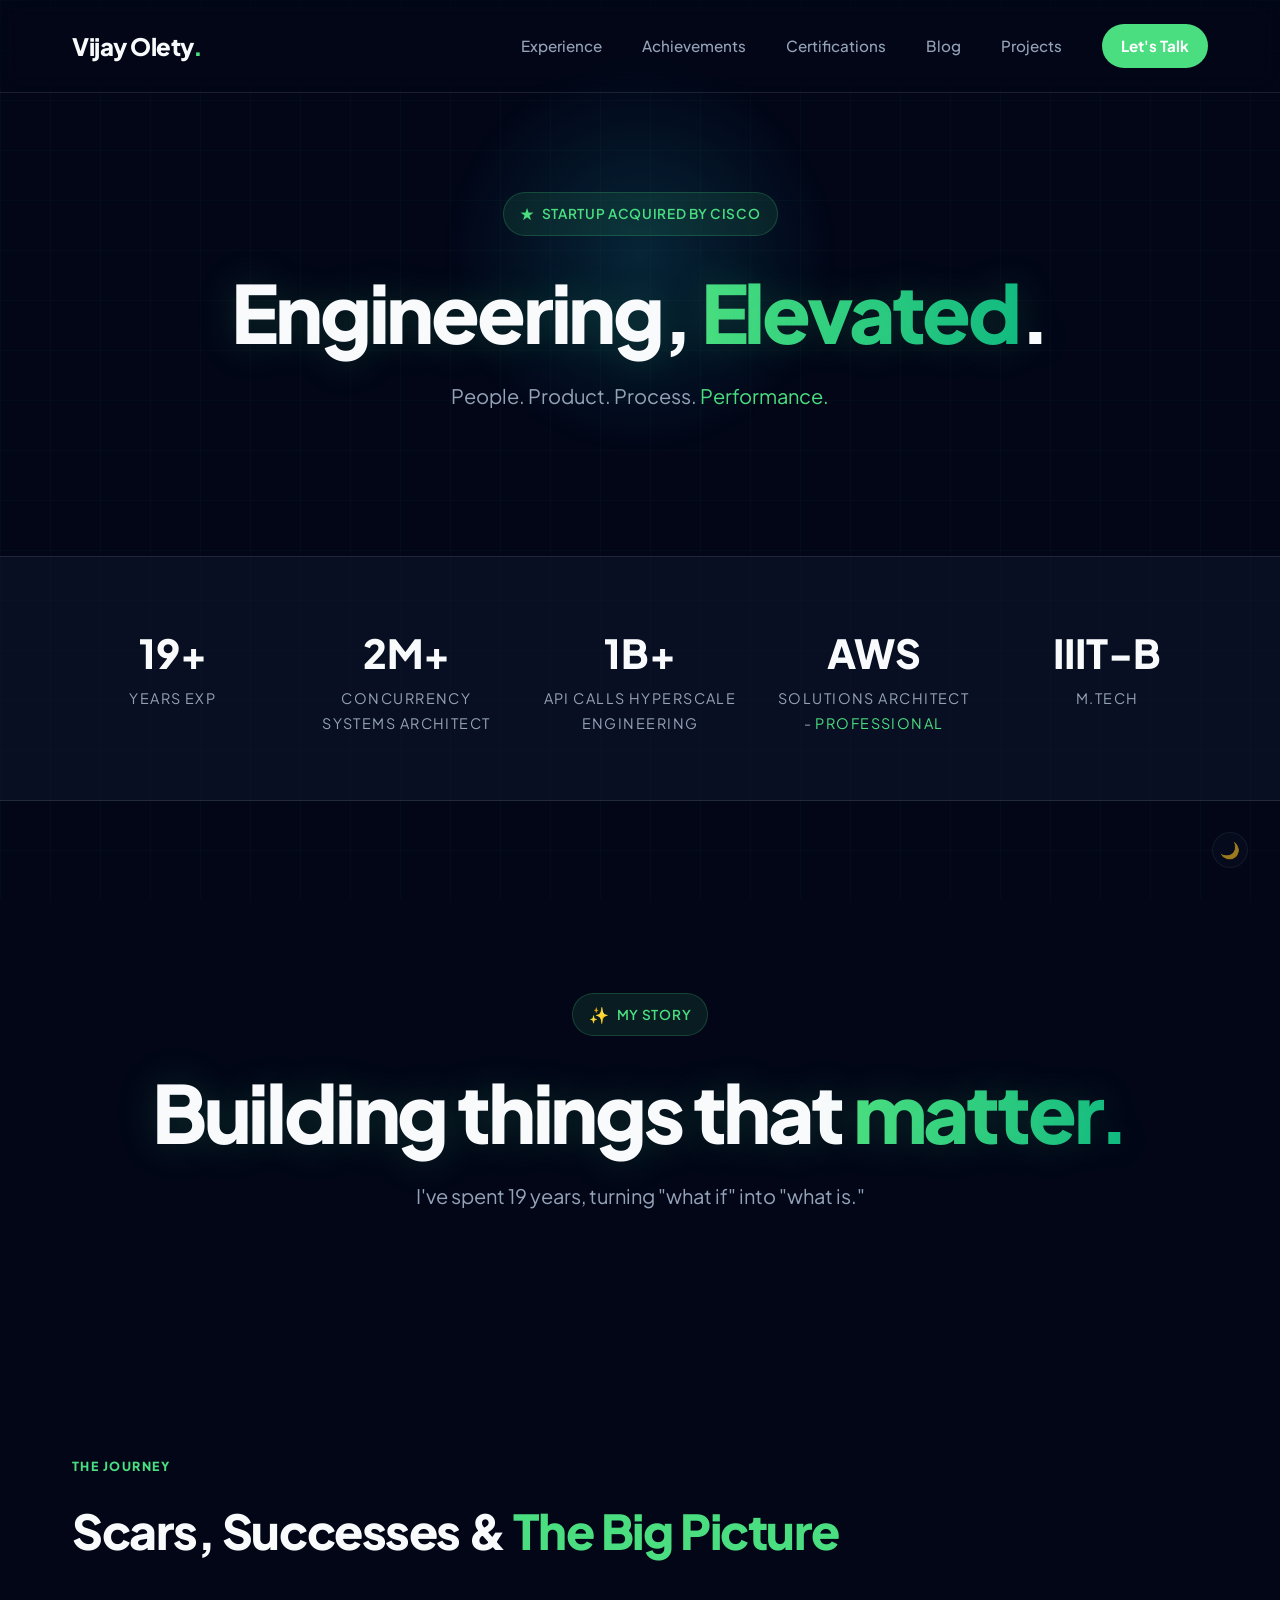
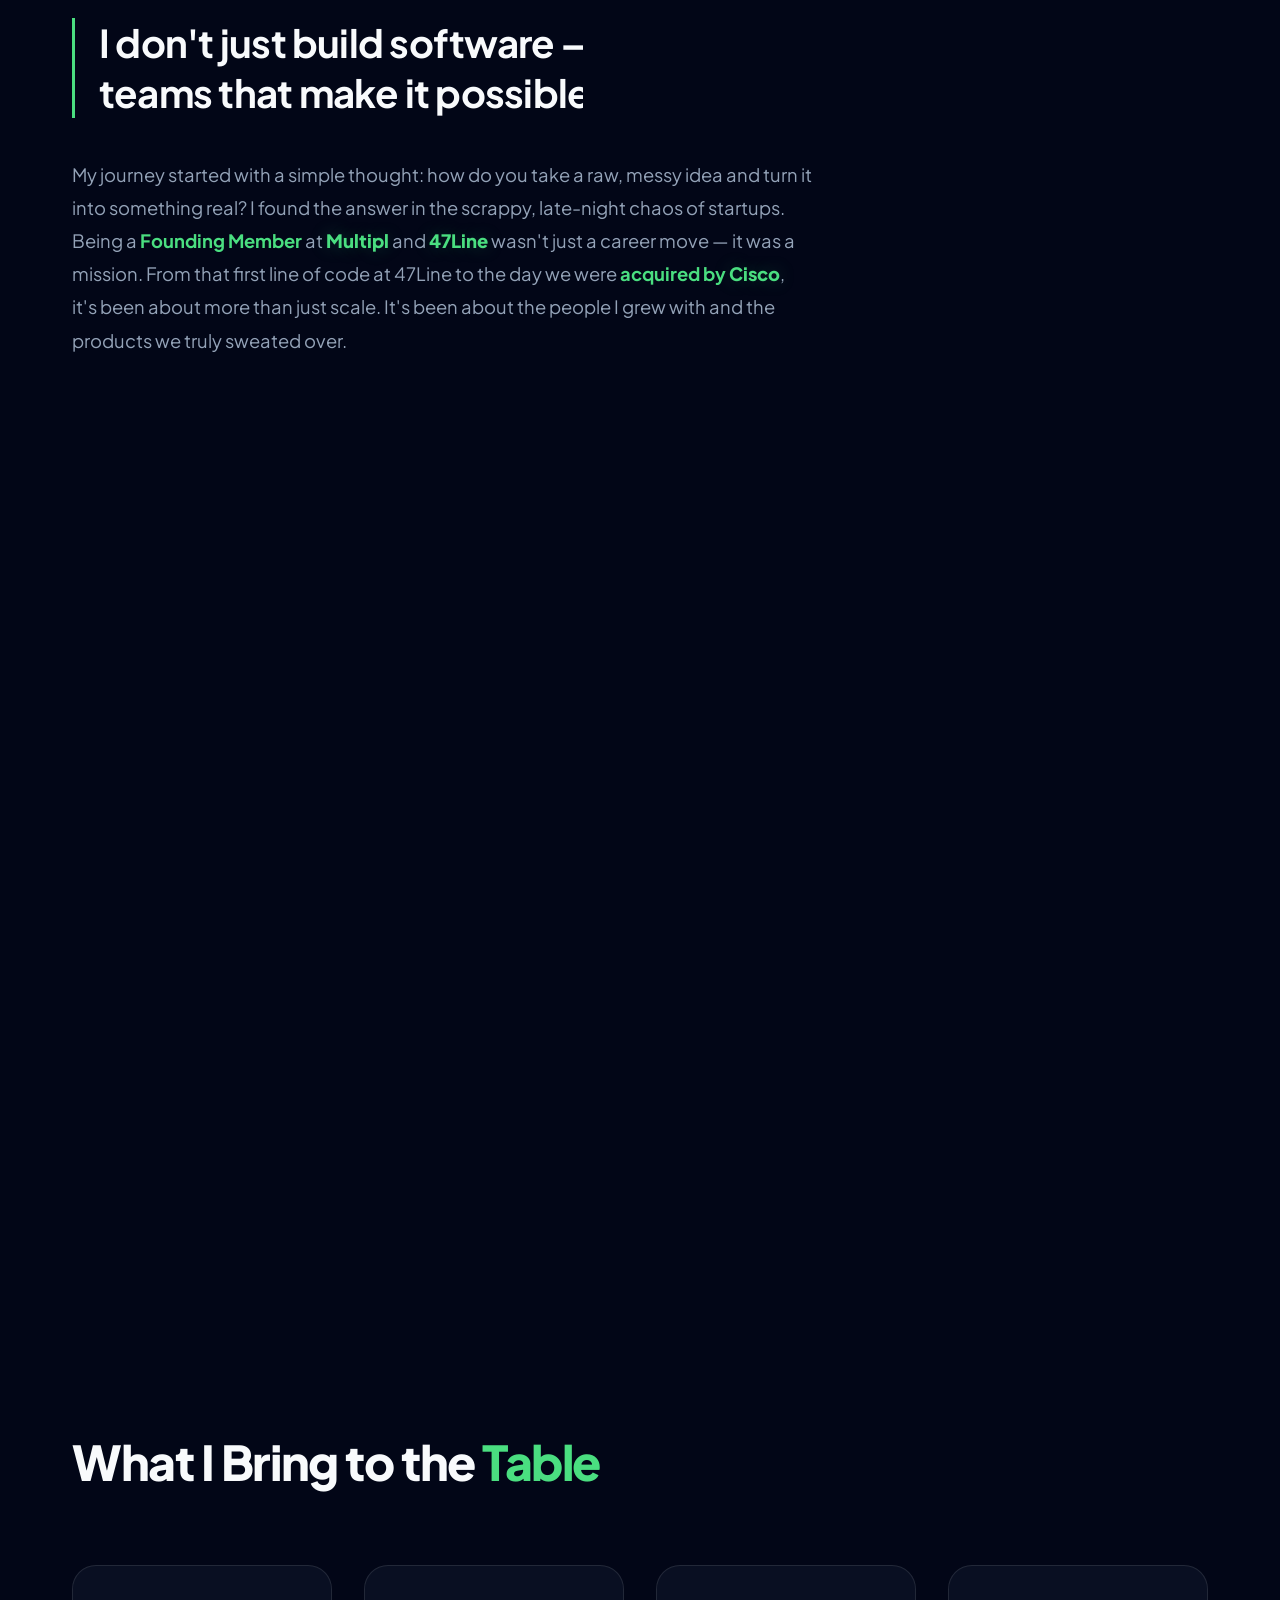
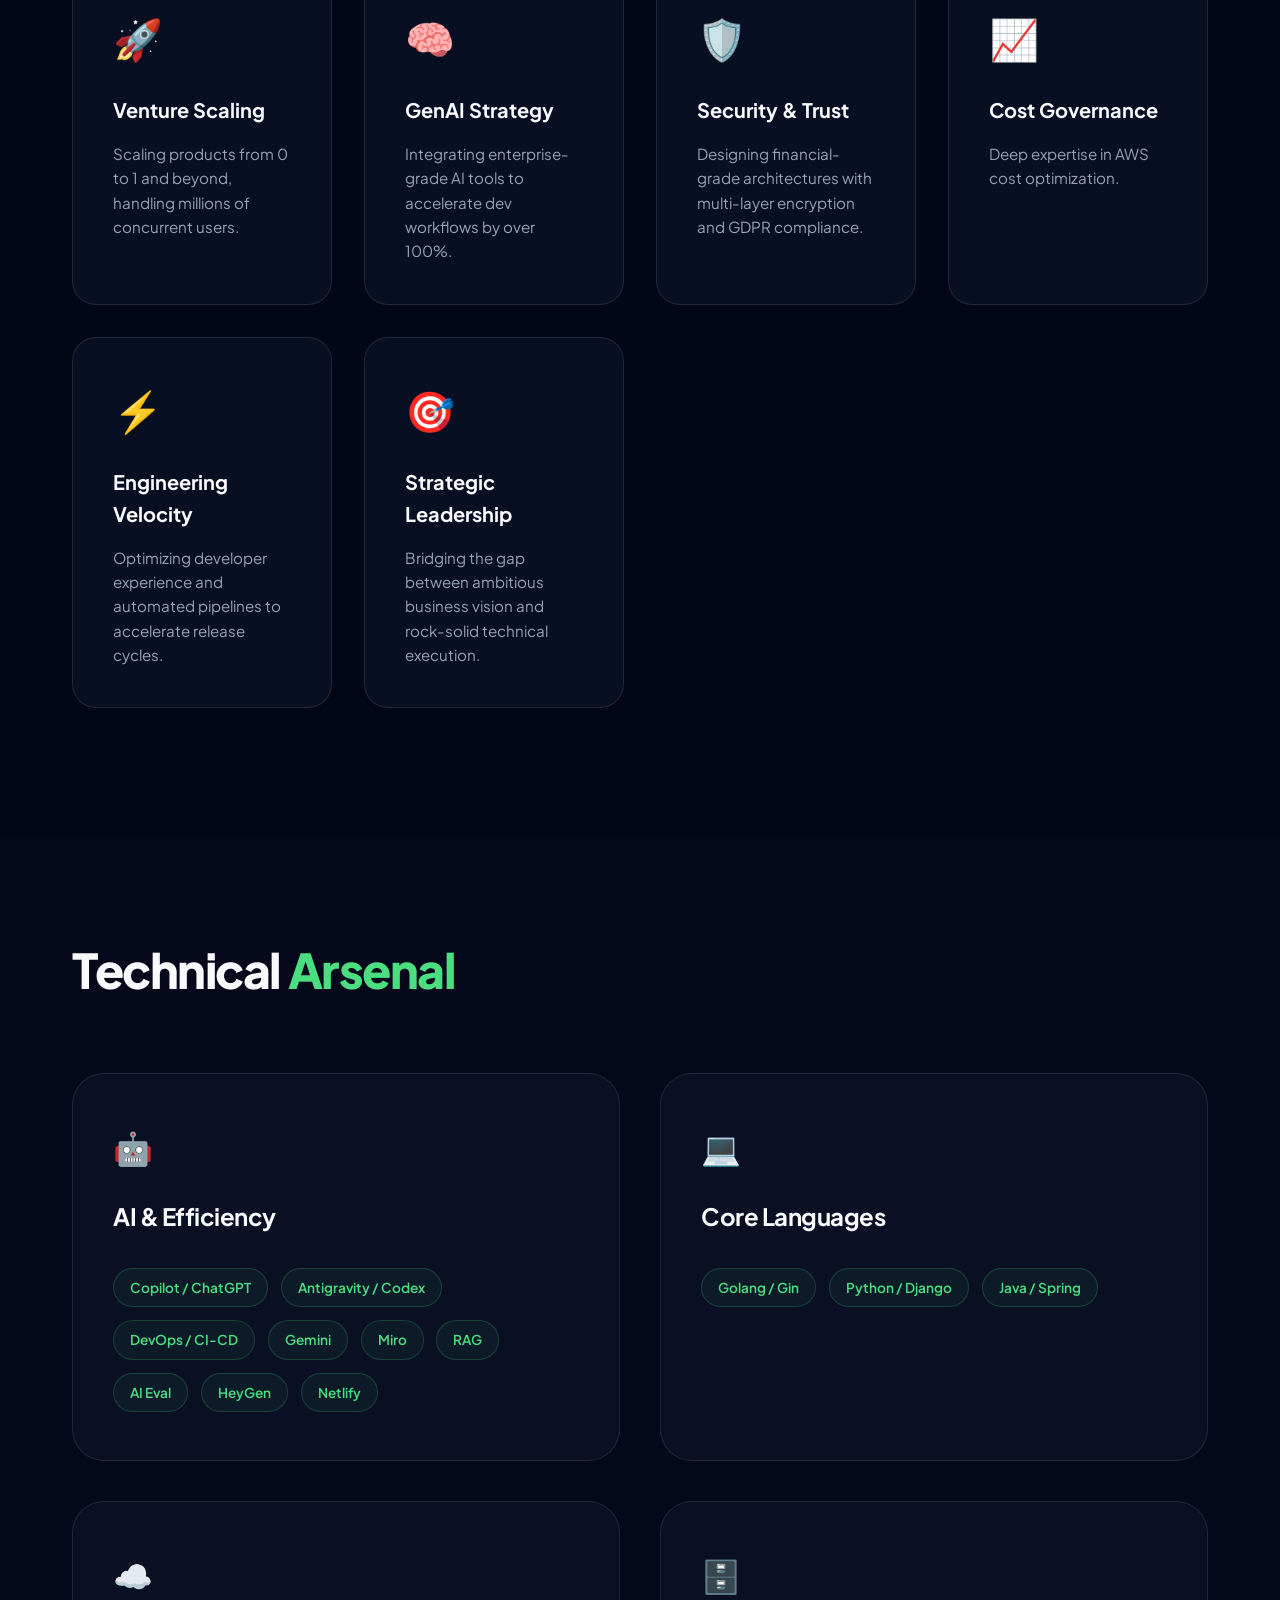
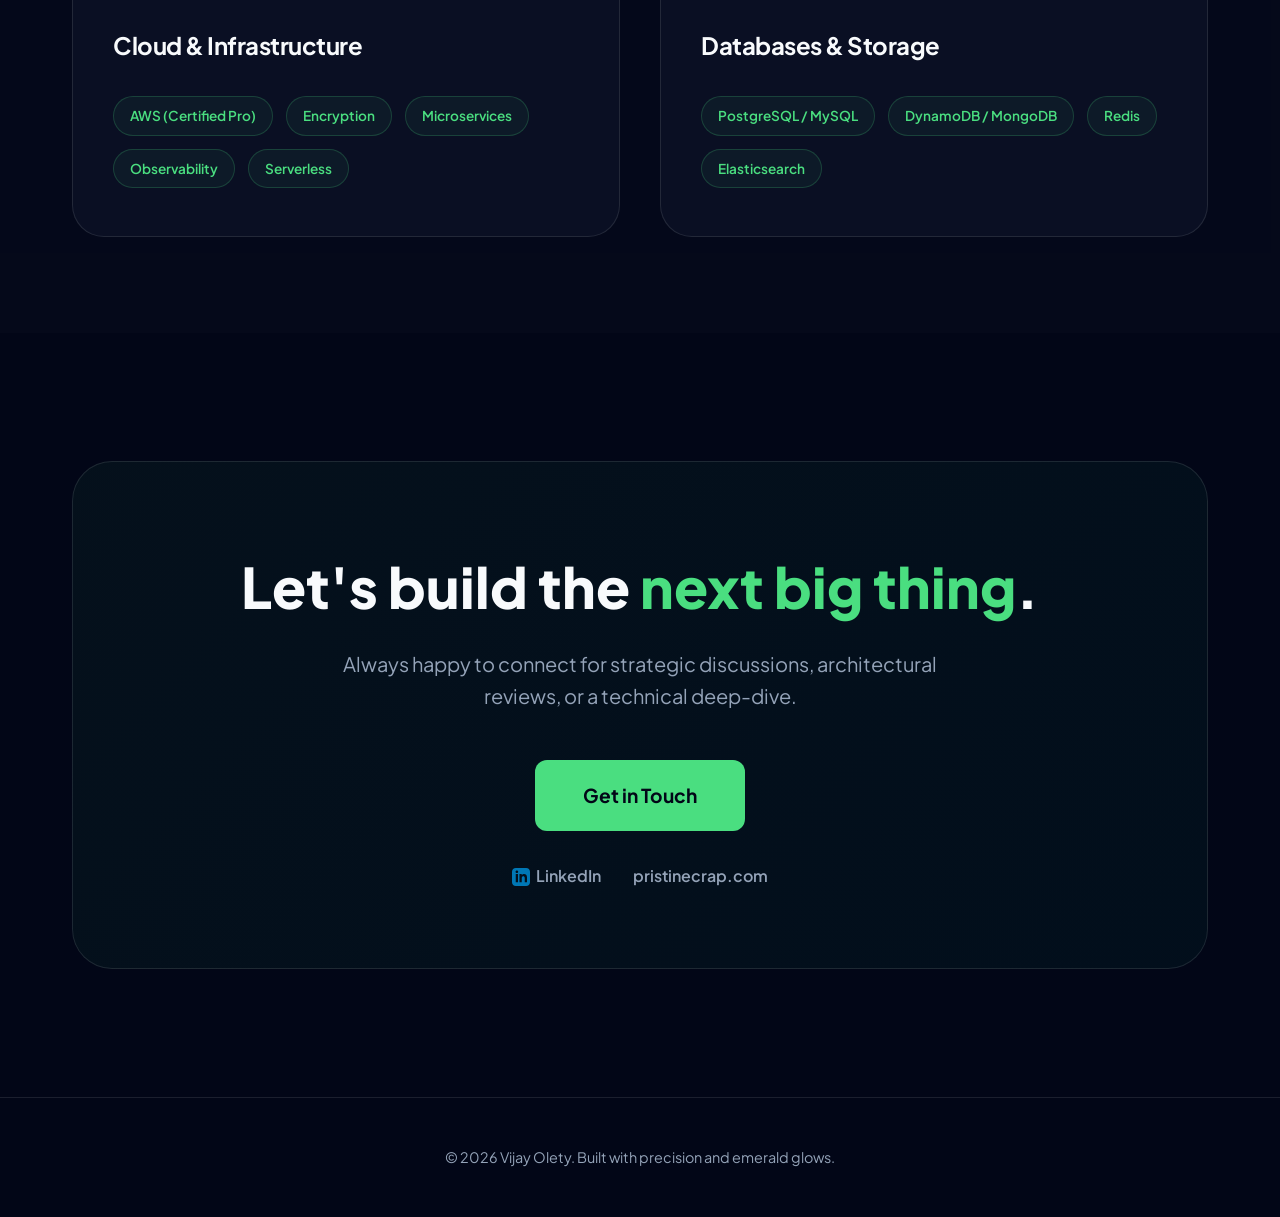
==== commit 4c5a906c: "refactor: consolidate biography and journey sections into a unified story layout on the homepage" ====
--- a/index.html
+++ b/index.html
@@ -116,7 +116,12 @@
                     </div>
                     <div class="stat-item">
                         <span class="stat-value">AWS</span>
-                        <span class="stat-label">Solutions Architect - Professional</span>
+                        <span class="stat-label">Solutions Architect - <span
+                                class="accent-text">Professional</span></span>
+                    </div>
+                    <div class="stat-item">
+                        <span class="stat-value">IIIT-B</span>
+                        <span class="stat-label">M.Tech</span>
                     </div>
                 </div>
             </div>
@@ -138,106 +143,76 @@
             </div>
         </section>
 
-        <!-- Bio Section -->
-        <section class="bio-section">
-            <div class="container">
-                <div class="bio-grid">
-                    <div class="bio-text reveal-on-scroll">
-                        <h2 class="section-title">The Scars and the <span class="accent-text">Successes</span></h2>
-                        <p class="desc">
-                            I don't just build software; I build the teams that make the impossible feel normal. My
-                            journey started with a simple thought: how do you take a raw, messy idea and turn it into
-                            something real?
-                        </p>
-                        <p class="desc">
-                            I found the answer in the scrappy, late-night chaos of startups. Being a <span
-                                class="accent-text"><strong>Founding
-                                    Member</strong></span> at ventures like <strong
-                                class="company-name">Multipl</strong> and
-                            <strong class="company-name">47Line</strong>
-                            wasn't just a career move—it was a mission. From that first line of code at 47Line to the
-                            day we were <span class="accent-text"><strong>acquired by <span
-                                        class="company-name">Cisco</span></strong></span>, it’s been
-                            about more than just scale. It’s
-                            been about the people I grew with and the products we truly sweated over.
-                        </p>
-                    </div>
-                    <div class="bio-card reveal-on-scroll">
-                        <div class="philosophy-content">
-                            <h3>What I Live By</h3>
-                            <ul class="philosophy-list">
-                                <li><strong>People over Pixels:</strong> Tools change every year, but human drive is the
-                                    only constant. I build teams that own their work, not just their JIRA tickets.</li>
-                                <li><strong>The Human Why:</strong> If it’s not solving a real problem for a real
-                                    person, it’s just noise. I bridge the gap between business dreams and technical
-                                    reality.</li>
-                                <li><strong>The 0-to-1 Pulse:</strong> There’s a specific kind of magic in the early
-                                    days. I know how to keep that fire alive even as we scale to millions of users.</li>
-                            </ul>
-                        </div>
-                    </div>
-                </div>
-            </div>
-        </section>
-
-        <!-- Landscape Section -->
-        <section class="landscape-section reveal-on-scroll">
-            <div class="container">
-                <div class="landscape-story">
-                    <div class="landscape-copy">
-                        <span class="section-kicker">Perspective</span>
-                        <h2 class="section-title">The <span class="accent-text">Big Picture</span></h2>
-                        <p class="desc">
-                            I grew up as an engineer in rooms where small mistakes had long shadows. At
-                            <strong class="company-name">LG</strong>, I learnt what it means to ship for the real world,
-                            where software leaves
-                            your laptop and lands in people's hands. At <strong class="company-name">Cisco</strong>, I
-                            saw how discipline,
-                            trust, and scale are built quietly, one good decision at a time.
-                        </p>
-                        <p class="desc">
-                            Startups gave me the other half of the story: the urgency, the doubt, the late nights, the
-                            joy of watching a rough idea become something people actually depend on. That mix shaped me.
-                            I
-                            care about velocity, but not at the cost of trust. I care about scale, but not if the team
-                            breaks on the way there.
-                        </p>
-                    </div>
-
-                    <div class="landscape-rail" aria-label="Engineering journey highlights">
-                        <div class="landscape-node">
-                            <span class="node-year">LG</span>
-                            <h3>Real-world discipline</h3>
-                            <p>Software had to leave the lab and survive in people's hands.</p>
-                        </div>
-                        <div class="landscape-node">
-                            <span class="node-year">Cisco</span>
-                            <h3>Trust at scale</h3>
-                            <p>Good systems were built quietly, through standards and steady judgment.</p>
-                        </div>
-                        <div class="landscape-node">
-                            <span class="node-year">Startups</span>
-                            <h3>Urgency with heart</h3>
-                            <p>Rough ideas became products people loved.</p>
-                        </div>
-                    </div>
-
-                    <div class="landscape-closing">
-                        <span class="closing-label">What stayed with me</span>
-                        <h3>Engineering is personal when the work outlives the sprint.</h3>
-                        <div class="closing-principles" aria-label="Engineering principles">
-                            <div class="closing-principle">
-                                <span class="principle-index accent-text">01</span>
-                                <span>Build well.</span>
-                            </div>
-                            <div class="closing-principle">
-                                <span class="principle-index accent-text">02</span>
-                                <span>Protect the people doing the work.</span>
-                            </div>
-                            <div class="closing-principle">
-                                <span class="principle-index accent-text">03</span>
-                                <span>Create systems that scale with time.</span>
-                            </div>
+        <!-- Journey Story Section -->
+        <section class="journey-story" id="story">
+            <div class="container">
+                <div class="journey-header reveal-on-scroll">
+                    <span class="section-kicker">The Journey</span>
+                    <h2 class="section-title">Scars, Successes & <span class="accent-text">The Big Picture</span></h2>
+                </div>
+
+                <p class="story-lead reveal-on-scroll">
+                    I don't just build software — I build the teams that make it possible.
+                </p>
+
+                <div class="story-narrative reveal-on-scroll">
+                    <p class="desc">
+                        My journey started with a simple thought: how do you take a raw, messy idea and turn it into
+                        something real? I found the answer in the scrappy, late-night chaos of startups. Being a
+                        <span class="accent-text"><strong>Founding Member</strong></span> at
+                        <strong class="company-name">Multipl</strong> and <strong class="company-name">47Line</strong>
+                        wasn't just a career move — it was a mission. From that first line of code at 47Line to the day
+                        we were
+                        <span class="accent-text"><strong>acquired by <span
+                                    class="company-name">Cisco</span></strong></span>,
+                        it's been about more than just scale. It's been about the people I grew with and the products we
+                        truly sweated&nbsp;over.
+                    </p>
+                </div>
+
+                <div class="journey-chapters reveal-on-scroll" aria-label="Engineering journey highlights">
+                    <div class="chapter-card">
+                        <span class="chapter-num">01</span>
+                        <span class="chapter-company">LG</span>
+                        <h3>Real-world discipline</h3>
+                        <p>Software had to leave the lab and survive in people's hands. I learnt what it means to ship
+                            for the real&nbsp;world.</p>
+                    </div>
+                    <div class="chapter-card">
+                        <span class="chapter-num">02</span>
+                        <span class="chapter-company">Startups</span>
+                        <h3>The founding fire</h3>
+                        <p>The urgency, the doubt, the late nights — and the joy of watching a rough idea become
+                            something people depend&nbsp;on.</p>
+                    </div>
+                    <div class="chapter-card">
+                        <span class="chapter-num">03</span>
+                        <span class="chapter-company">Cisco</span>
+                        <h3>Trust at scale</h3>
+                        <p>Discipline, trust, and scale built quietly, one good decision at a&nbsp;time.</p>
+                    </div>
+                </div>
+
+                <!-- <blockquote class="story-pullquote reveal-on-scroll">
+                    <span class="pullquote-mark" aria-hidden="true">"</span>
+                    I care about velocity, but not at the cost of trust. I care about scale, but not if the team breaks on the way&nbsp;there.
+                </blockquote> -->
+
+                <div class="story-manifesto reveal-on-scroll">
+                    <span class="manifesto-label">What stayed with me</span>
+                    <h3 class="manifesto-lead">Engineering is personal when the work outlives the sprint.</h3>
+                    <div class="manifesto-grid">
+                        <div class="manifesto-item">
+                            <span class="principle-index accent-text">01</span>
+                            <p class="principle-text">Build well.</p>
+                        </div>
+                        <div class="manifesto-item">
+                            <span class="principle-index accent-text">02</span>
+                            <p class="principle-text">Protect the people doing the&nbsp;work.</p>
+                        </div>
+                        <div class="manifesto-item">
+                            <span class="principle-index accent-text">03</span>
+                            <p class="principle-text">Create systems that scale with&nbsp;time.</p>
                         </div>
                     </div>
                 </div>
@@ -289,6 +264,21 @@
             <div class="container">
                 <h2 class="section-title">Technical <span class="accent-text">Arsenal</span></h2>
                 <div class="arsenal-grid">
+                    <div class="arsenal-category">
+                        <div class="category-icon">🤖</div>
+                        <h3>AI & Efficiency</h3>
+                        <div class="tech-tags">
+                            <span class="tech-tag">Copilot / ChatGPT</span>
+                            <span class="tech-tag">Antigravity / Codex</span>
+                            <span class="tech-tag">DevOps / CI-CD</span>
+                            <span class="tech-tag">Gemini</span>
+                            <span class="tech-tag">Miro</span>
+                            <span class="tech-tag">RAG</span>
+                            <span class="tech-tag">AI Eval</span>
+                            <span class="tech-tag">HeyGen</span>
+                            <span class="tech-tag">Netlify</span>
+                        </div>
+                    </div>
                     <div class="arsenal-category">
                         <div class="category-icon">💻</div>
                         <h3>Core Languages</h3>
@@ -317,19 +307,6 @@
                             <span class="tech-tag">DynamoDB / MongoDB</span>
                             <span class="tech-tag">Redis</span>
                             <span class="tech-tag">Elasticsearch</span>
-                        </div>
-                    </div>
-                    <div class="arsenal-category">
-                        <div class="category-icon">🤖</div>
-                        <h3>AI & Efficiency</h3>
-                        <div class="tech-tags">
-                            <span class="tech-tag">Copilot / ChatGPT</span>
-                            <span class="tech-tag">Antigravity / Codex</span>
-                            <span class="tech-tag">DevOps / CI-CD</span>
-                            <span class="tech-tag">Miro</span>
-                            <span class="tech-tag">RAG</span>
-                            <span class="tech-tag">AI Eval</span>
-                            <span class="tech-tag">Netlify</span>
                         </div>
                     </div>
                 </div>
--- a/style.css
+++ b/style.css
@@ -302,7 +302,7 @@
 
 .stats-grid {
     display: grid;
-    grid-template-columns: repeat(4, 1fr);
+    grid-template-columns: repeat(5, 1fr);
     gap: 2rem;
 }
 
@@ -753,71 +753,248 @@
 }
 
 /* About Page Specific Styles */
-.about-hero {
+.about-hero,
+.achievements-hero {
     padding: 12rem 0 6rem;
     text-align: center;
 }
 
-.bio-section {
-    padding: 6rem 0;
-}
-
-.bio-grid {
+/* Journey Story Section */
+.journey-story {
+    padding: 6rem 0 8rem;
+}
+
+.journey-header {
+    margin-bottom: 3rem;
+}
+
+.section-kicker {
+    display: inline-block;
+    color: var(--accent-primary);
+    font-size: 0.78rem;
+    font-weight: 800;
+    letter-spacing: 0.12em;
+    text-transform: uppercase;
+    margin-bottom: 1rem;
+}
+
+.story-lead {
+    font-size: clamp(1.6rem, 3.5vw, 2.4rem);
+    font-weight: 700;
+    line-height: 1.3;
+    letter-spacing: -0.02em;
+    color: var(--text-primary);
+    max-width: 800px;
+    margin-bottom: 2.5rem;
+    position: relative;
+    padding-left: 1.5rem;
+    border-left: 3px solid var(--accent-primary);
+}
+
+.story-narrative {
+    max-width: 740px;
+    margin-bottom: 4rem;
+}
+
+.story-narrative .desc {
+    font-size: 1.15rem;
+    line-height: 1.8;
+    color: var(--text-secondary);
+}
+
+/* Journey Chapter Cards */
+.journey-chapters {
     display: grid;
-    grid-template-columns: 1.2fr 0.8fr;
-    gap: 4rem;
-    align-items: center;
-}
-
-.bio-text .desc {
-    font-size: 1.1rem;
-    margin-bottom: 1.5rem;
-    color: var(--text-secondary);
-}
-
-.bio-card {
+    grid-template-columns: repeat(3, 1fr);
+    gap: 1.5rem;
+    margin-bottom: 4rem;
+}
+
+.chapter-card {
+    position: relative;
     background: var(--bg-card);
     border: 1px solid var(--border);
-    border-radius: 32px;
-    padding: 3rem;
-    position: relative;
+    border-radius: 24px;
+    padding: 2.5rem 2rem;
     overflow: hidden;
-}
-
-.bio-card::before {
+    transition: var(--transition);
+}
+
+.chapter-card::before {
     content: '';
     position: absolute;
     top: 0;
     left: 0;
-    width: 4px;
-    height: 100%;
-    background: var(--accent-primary);
-}
-
-.philosophy-content h3 {
-    font-size: 1.5rem;
+    width: 100%;
+    height: 3px;
+    background: linear-gradient(90deg, var(--accent-primary), var(--accent-secondary));
+    opacity: 0.5;
+    transition: var(--transition);
+}
+
+.chapter-card:hover {
+    border-color: var(--accent-primary);
+    transform: translateY(-6px);
+    box-shadow: 0 20px 40px rgba(0, 0, 0, 0.3), 0 0 20px rgba(74, 222, 128, 0.08);
+}
+
+.chapter-card:hover::before {
+    opacity: 1;
+    height: 4px;
+}
+
+.chapter-num {
+    display: block;
+    font-size: 0.72rem;
+    font-weight: 800;
+    letter-spacing: 0.12em;
+    color: var(--text-secondary);
+    margin-bottom: 0.75rem;
+    opacity: 0.5;
+}
+
+.chapter-company {
+    display: inline-block;
+    font-size: 0.78rem;
+    font-weight: 800;
+    letter-spacing: 0.1em;
+    text-transform: uppercase;
+    color: var(--accent-primary);
+    padding: 0.2rem 0.7rem;
+    background: rgba(74, 222, 128, 0.08);
+    border: 1px solid rgba(74, 222, 128, 0.2);
+    border-radius: 999px;
+    margin-bottom: 1rem;
+}
+
+.chapter-card h3 {
+    font-size: 1.25rem;
+    font-weight: 700;
+    color: var(--text-primary);
+    margin-bottom: 0.75rem;
+}
+
+.chapter-card p {
+    font-size: 0.95rem;
+    color: var(--text-secondary);
+    line-height: 1.65;
+}
+
+/* Pull Quote */
+.story-pullquote {
+    position: relative;
+    font-size: clamp(1.25rem, 2.5vw, 1.7rem);
+    font-weight: 600;
+    font-style: italic;
+    line-height: 1.45;
+    color: var(--text-primary);
+    max-width: 780px;
+    margin: 0 auto 4rem;
+    padding: 2.5rem 3rem;
+    text-align: center;
+    border: none;
+    background: linear-gradient(135deg, rgba(74, 222, 128, 0.04) 0%, transparent 100%);
+    border-top: 1px solid rgba(74, 222, 128, 0.15);
+    border-bottom: 1px solid rgba(74, 222, 128, 0.15);
+    border-radius: 16px;
+}
+
+.pullquote-mark {
+    display: block;
+    font-size: 4.5rem;
+    line-height: 0.8;
+    color: var(--accent-primary);
+    opacity: 0.35;
+    font-family: Georgia, 'Times New Roman', serif;
+    font-style: normal;
+    margin-bottom: 0.75rem;
+}
+
+/* Manifesto */
+.story-manifesto {
+    padding: clamp(2rem, 4vw, 3.5rem);
+    background: linear-gradient(135deg, rgba(74, 222, 128, 0.06) 0%, var(--bg-card) 100%);
+    border: 1px solid var(--border);
+    border-radius: 32px;
+    position: relative;
+    overflow: hidden;
+}
+
+.story-manifesto::before {
+    content: '';
+    position: absolute;
+    top: 0;
+    left: 0;
+    width: 100%;
+    height: 1px;
+    background: linear-gradient(90deg, transparent, rgba(74, 222, 128, 0.6), transparent);
+}
+
+.manifesto-label {
+    display: block;
+    font-size: 0.78rem;
+    font-weight: 800;
+    letter-spacing: 0.12em;
+    text-transform: uppercase;
+    color: var(--accent-primary);
     margin-bottom: 2rem;
+}
+
+.manifesto-lead {
     color: var(--text-primary);
-}
-
-.philosophy-list {
-    list-style: none;
-    display: flex;
-    flex-direction: column;
-    gap: 1.5rem;
-}
-
-.philosophy-list li {
-    font-size: 1rem;
-    color: var(--text-secondary);
-}
-
-.philosophy-list li strong {
-    color: var(--accent-primary);
+    max-width: 760px;
+    font-size: clamp(1.45rem, 3vw, 2.2rem);
+    font-weight: 750;
+    line-height: 1.25;
+    letter-spacing: -0.01em;
+    margin-bottom: 2.5rem;
+}
+
+.manifesto-grid {
+    display: grid;
+    grid-template-columns: repeat(3, 1fr);
+    gap: 0;
+    border-top: 1px solid var(--border);
+}
+
+.manifesto-item {
+    padding: 1.75rem 2rem 0.5rem;
+}
+
+.manifesto-item+.manifesto-item {
+    border-left: 1px solid var(--border);
+}
+
+.manifesto-item h4 {
+    font-size: 1.1rem;
+    font-weight: 700;
+    color: var(--accent-primary);
+    margin-bottom: 0.75rem;
+}
+
+.manifesto-item p {
+    font-size: 0.95rem;
+    color: var(--text-secondary);
+    line-height: 1.65;
+}
+
+.story-manifesto .principle-index {
     display: block;
-    margin-bottom: 0.25rem;
-}
-
+    font-size: 0.75rem;
+    font-weight: 800;
+    letter-spacing: 0.12em;
+    margin-bottom: 0.8rem;
+}
+
+.story-manifesto .principle-text {
+    display: block;
+    color: var(--text-primary);
+    font-size: 1.15rem;
+    font-weight: 650;
+    line-height: 1.45;
+}
+
+/* Landscape Section Styling for index.html & about.html compatibility */
 .landscape-section {
     padding: 6rem 0;
 }
@@ -827,8 +1004,7 @@
     grid-template-columns: minmax(0, 1.15fr) minmax(280px, 0.85fr);
     gap: clamp(3rem, 6vw, 5rem);
     align-items: center;
-    background:
-        linear-gradient(135deg, rgba(74, 222, 128, 0.08) 0%, rgba(15, 23, 42, 0.35) 48%, var(--bg-card) 100%);
+    background: linear-gradient(135deg, rgba(74, 222, 128, 0.08) 0%, rgba(15, 23, 42, 0.35) 48%, var(--bg-card) 100%);
     border: 1px solid var(--border);
     border-radius: 32px;
     padding: clamp(2rem, 6vw, 5rem);
@@ -849,16 +1025,6 @@
 .landscape-copy {
     position: relative;
     z-index: 1;
-}
-
-.section-kicker {
-    display: inline-block;
-    color: var(--accent-primary);
-    font-size: 0.78rem;
-    font-weight: 800;
-    letter-spacing: 0.12em;
-    text-transform: uppercase;
-    margin-bottom: 1rem;
 }
 
 .landscape-copy .desc {
@@ -914,7 +1080,7 @@
     min-height: 90px;
 }
 
-.closing-principle + .closing-principle {
+.closing-principle+.closing-principle {
     border-left: 1px solid var(--border);
     padding-left: 1.5rem;
 }
@@ -993,6 +1159,7 @@
     line-height: 1.6;
 }
 
+/* Skills Summary */
 .skills-summary {
     padding: 8rem 0;
 }
@@ -1035,9 +1202,18 @@
 }
 
 @media (max-width: 900px) {
-    .bio-grid {
+    .journey-chapters {
         grid-template-columns: 1fr;
-        gap: 3rem;
+        gap: 1.5rem;
+    }
+
+    .manifesto-grid {
+        grid-template-columns: 1fr;
+    }
+
+    .manifesto-item+.manifesto-item {
+        border-left: 0;
+        border-top: 1px solid var(--border);
     }
 
     .landscape-story {
@@ -1055,17 +1231,11 @@
         padding: 1.25rem 0;
     }
 
-    .closing-principle + .closing-principle {
+    .closing-principle+.closing-principle {
         border-left: 0;
         border-top: 1px solid var(--border);
         padding-left: 0;
     }
-}
-
-/* Achievements Page Styles */
-.achievements-hero {
-    padding: 10rem 0 4rem;
-    text-align: center;
 }
 
 .featured-achievement {
@@ -1144,13 +1314,14 @@
 }
 
 .achievements-grid-section {
-    padding: 4rem 0 8rem;
+    padding: 6rem 0;
 }
 
 .achievements-grid {
     display: grid;
-    grid-template-columns: repeat(auto-fill, minmax(clamp(280px, 30vw, 350px), 1fr));
-    gap: 2rem;
+    grid-template-columns: repeat(3, 1fr);
+    gap: 1.5rem;
+    margin-top: 3rem;
 }
 
 .achievement-card {
@@ -1295,6 +1466,203 @@
 .edu-year {
     flex: 0 0 120px;
     font-size: 1rem;
+}
+
+.edu-card--featured {
+    border-color: rgba(74, 222, 128, 0.3);
+    background: rgba(74, 222, 128, 0.04);
+}
+
+.edu-badge-icon {
+    flex: 0 0 56px;
+    height: 56px;
+    background: rgba(74, 222, 128, 0.1);
+    border-radius: 14px;
+    border: 1px solid rgba(74, 222, 128, 0.2);
+    display: flex;
+    align-items: center;
+    justify-content: center;
+    font-size: 1.6rem;
+}
+
+.edu-tag {
+    display: inline-block;
+    margin-left: 0.5rem;
+    padding: 0.15rem 0.5rem;
+    background: rgba(74, 222, 128, 0.12);
+    border: 1px solid rgba(74, 222, 128, 0.3);
+    border-radius: 4px;
+    font-size: 0.7rem;
+    font-weight: 700;
+    color: var(--accent-primary);
+    text-transform: uppercase;
+    letter-spacing: 0.05em;
+    vertical-align: middle;
+}
+
+.edu-desc {
+    margin-top: 0.5rem;
+    font-size: 0.9rem;
+    color: var(--text-secondary);
+    line-height: 1.6;
+}
+
+/* Education Redesign */
+.edu-section-header {
+    margin-bottom: 3rem;
+    text-align: center;
+}
+
+.edu-two-col {
+    display: grid;
+    grid-template-columns: 1fr 1fr;
+    gap: 1.5rem;
+    align-items: stretch;
+}
+
+.edu-featured-card,
+.edu-secondary-card {
+    display: flex;
+    flex-direction: column;
+    gap: 1rem;
+    border-radius: 24px;
+    padding: 2rem;
+    position: relative;
+    overflow: hidden;
+    transition: var(--transition);
+}
+
+.edu-featured-card {
+    background: rgba(74, 222, 128, 0.04);
+    border: 1px solid rgba(74, 222, 128, 0.25);
+}
+
+.edu-featured-card::before {
+    content: '';
+    position: absolute;
+    top: 0;
+    left: 0;
+    right: 0;
+    height: 2px;
+    background: linear-gradient(90deg, var(--accent-primary), var(--accent-secondary));
+}
+
+.edu-featured-card:hover {
+    border-color: rgba(74, 222, 128, 0.5);
+    box-shadow: 0 0 40px rgba(74, 222, 128, 0.08);
+}
+
+.edu-secondary-card {
+    background: rgba(15, 23, 42, 0.4);
+    border: 1px solid var(--border);
+}
+
+.edu-secondary-card:hover {
+    border-color: rgba(74, 222, 128, 0.3);
+    background: rgba(74, 222, 128, 0.02);
+}
+
+.edu-card-top {
+    display: flex;
+    align-items: center;
+    justify-content: space-between;
+    gap: 1rem;
+    margin-bottom: 0.25rem;
+}
+
+.edu-institution-badge {
+    border-radius: 14px;
+    display: flex;
+    align-items: center;
+    justify-content: center;
+    font-weight: 800;
+    letter-spacing: -0.02em;
+}
+
+.edu-institution-badge--primary {
+    width: 72px;
+    height: 72px;
+    background: linear-gradient(135deg, rgba(74, 222, 128, 0.15), rgba(34, 211, 238, 0.1));
+    border: 1px solid rgba(74, 222, 128, 0.35);
+    color: var(--accent-primary);
+    font-size: 0.9rem;
+}
+
+.edu-institution-badge--secondary {
+    width: 72px;
+    height: 72px;
+    background: rgba(255, 255, 255, 0.04);
+    border: 1px solid var(--border);
+    color: var(--text-secondary);
+    font-size: 0.72rem;
+}
+
+.edu-prestige-tag {
+    padding: 0.3rem 0.8rem;
+    background: rgba(74, 222, 128, 0.1);
+    border: 1px solid rgba(74, 222, 128, 0.3);
+    border-radius: 50px;
+    font-size: 0.68rem;
+    font-weight: 700;
+    color: var(--accent-primary);
+    text-transform: uppercase;
+    letter-spacing: 0.08em;
+    white-space: nowrap;
+}
+
+.edu-featured-degree {
+    font-size: 1.3rem;
+    font-weight: 800;
+    margin: 0;
+    letter-spacing: -0.02em;
+}
+
+.edu-featured-school,
+.edu-secondary-school {
+    color: var(--text-secondary);
+    font-size: 0.9rem;
+    font-weight: 500;
+    margin: 0;
+}
+
+.edu-featured-desc {
+    font-size: 0.9rem;
+    color: var(--text-secondary);
+    line-height: 1.75;
+    margin: 0;
+}
+
+.edu-chips {
+    display: flex;
+    flex-wrap: wrap;
+    gap: 0.5rem;
+}
+
+.edu-chip {
+    padding: 0.3rem 0.85rem;
+    background: rgba(255, 255, 255, 0.05);
+    border: 1px solid var(--border);
+    border-radius: 50px;
+    font-size: 0.78rem;
+    font-weight: 600;
+    color: var(--text-secondary);
+}
+
+.edu-secondary-degree {
+    font-size: 1.2rem;
+    font-weight: 800;
+    margin: 0;
+    letter-spacing: -0.01em;
+}
+
+.edu-card-year {
+    margin-top: auto;
+    padding-top: 0.75rem;
+    font-size: 0.88rem;
+    font-weight: 700;
+    color: var(--accent-primary);
+    text-transform: uppercase;
+    letter-spacing: 0.05em;
 }
 
 /* Responsive Queries */
@@ -1405,6 +1773,18 @@
         flex: none;
     }
 
+    .edu-two-col {
+        grid-template-columns: 1fr;
+    }
+
+    .edu-card-top {
+        flex-wrap: wrap;
+    }
+
+    .achievements-grid {
+        grid-template-columns: repeat(2, 1fr);
+    }
+
     .contact-card {
         padding: 4rem 1.5rem;
     }
@@ -1412,6 +1792,10 @@
 
 @media (max-width: 480px) {
     .stats-grid {
+        grid-template-columns: 1fr;
+    }
+
+    .achievements-grid {
         grid-template-columns: 1fr;
     }
 
@@ -1535,9 +1919,17 @@
     border-radius: 50%;
 }
 
-.dot-red { background: #ff5f56; }
-.dot-yellow { background: #ffbd2e; }
-.dot-green { background: #27c93f; }
+.dot-red {
+    background: #ff5f56;
+}
+
+.dot-yellow {
+    background: #ffbd2e;
+}
+
+.dot-green {
+    background: #27c93f;
+}
 
 .terminal-title {
     flex-grow: 1;
@@ -1546,7 +1938,8 @@
     font-size: 0.9rem;
     color: var(--text-secondary);
     letter-spacing: 0.05em;
-    margin-right: 48px; /* Offset the dots to keep centered */
+    margin-right: 48px;
+    /* Offset the dots to keep centered */
 }
 
 .terminal-body {
@@ -1595,7 +1988,8 @@
 }
 
 [data-theme="light"] .code-stats .string {
-    color: #d97706; /* Darker yellow/orange for readability in light mode */
+    color: #d97706;
+    /* Darker yellow/orange for readability in light mode */
 }
 
 .terminal-actions {
@@ -1633,6 +2027,7 @@
     .terminal-body {
         padding: 2rem 1.5rem;
     }
+
     .project-heading {
         font-size: 2rem;
     }
@@ -1681,7 +2076,8 @@
     .projects-grid {
         grid-template-columns: 1fr;
     }
+
     .terminal-featured {
         grid-column: 1;
     }
-}
+}
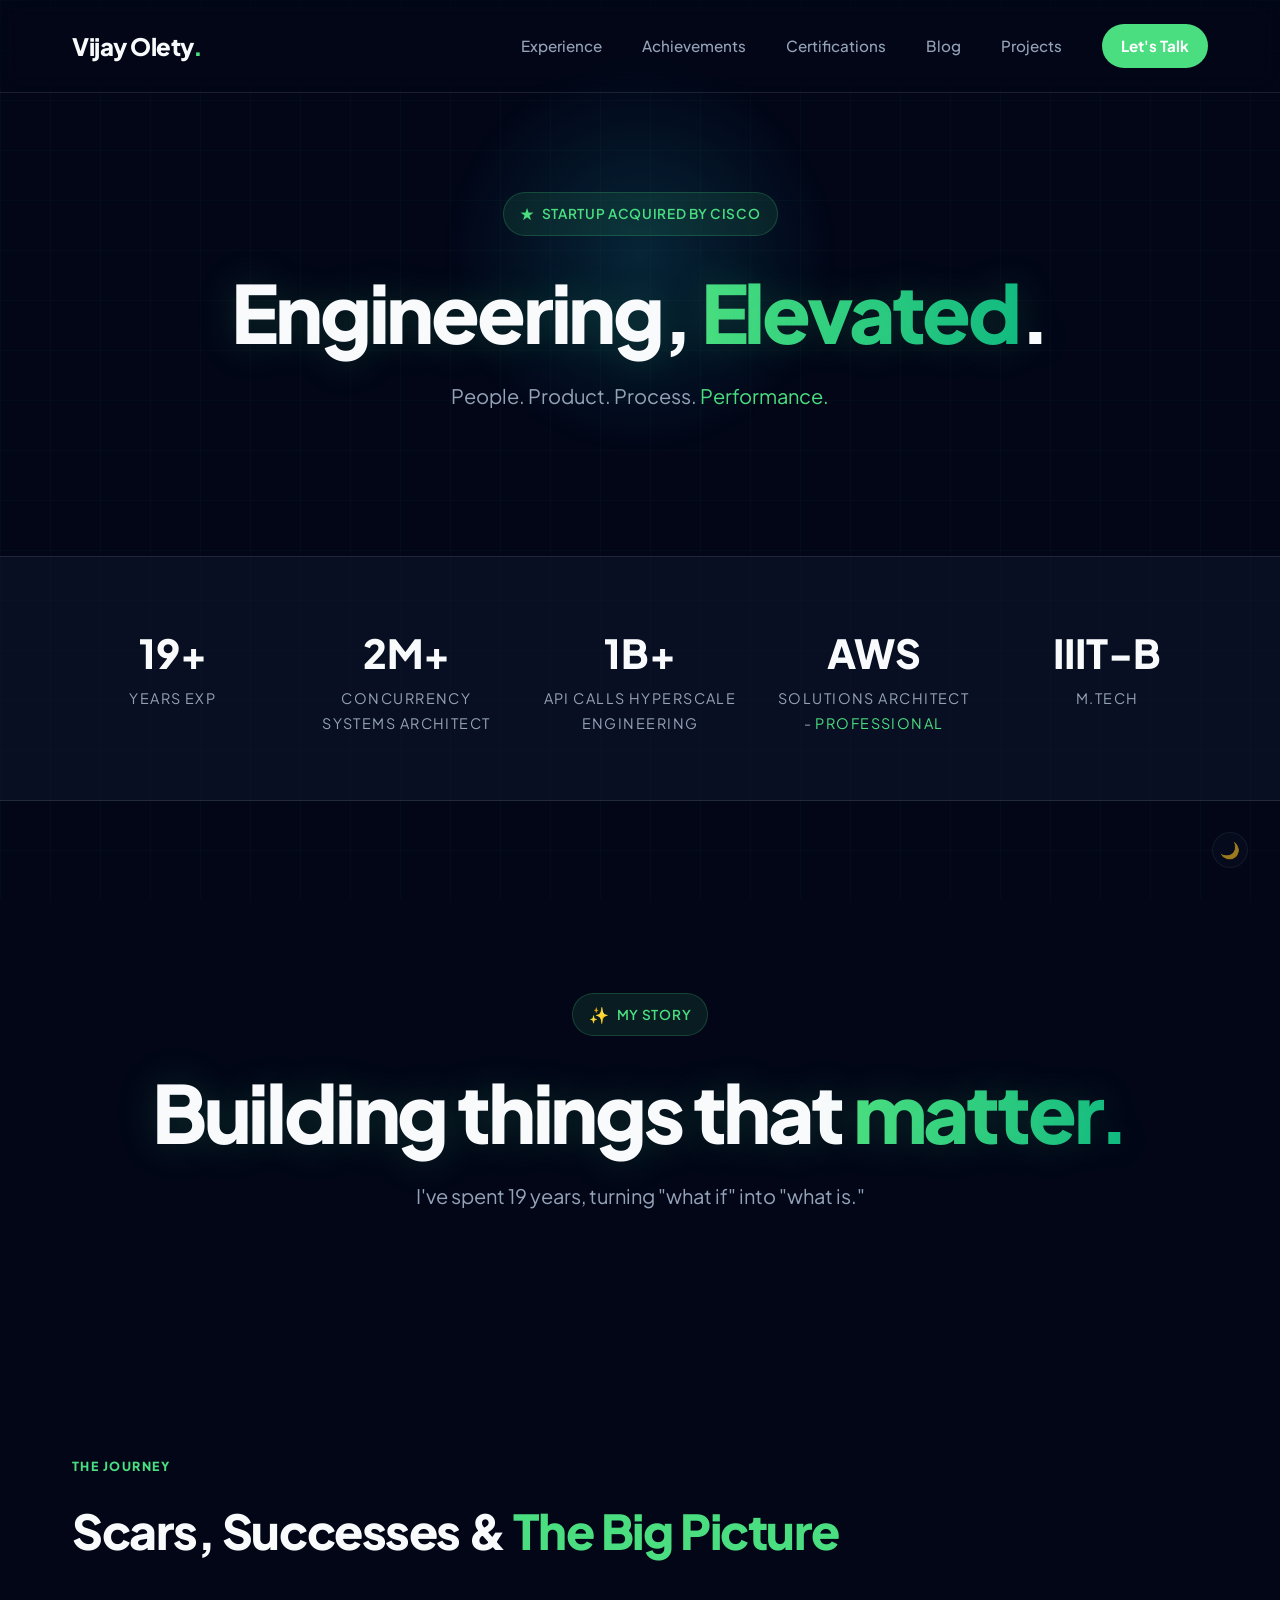
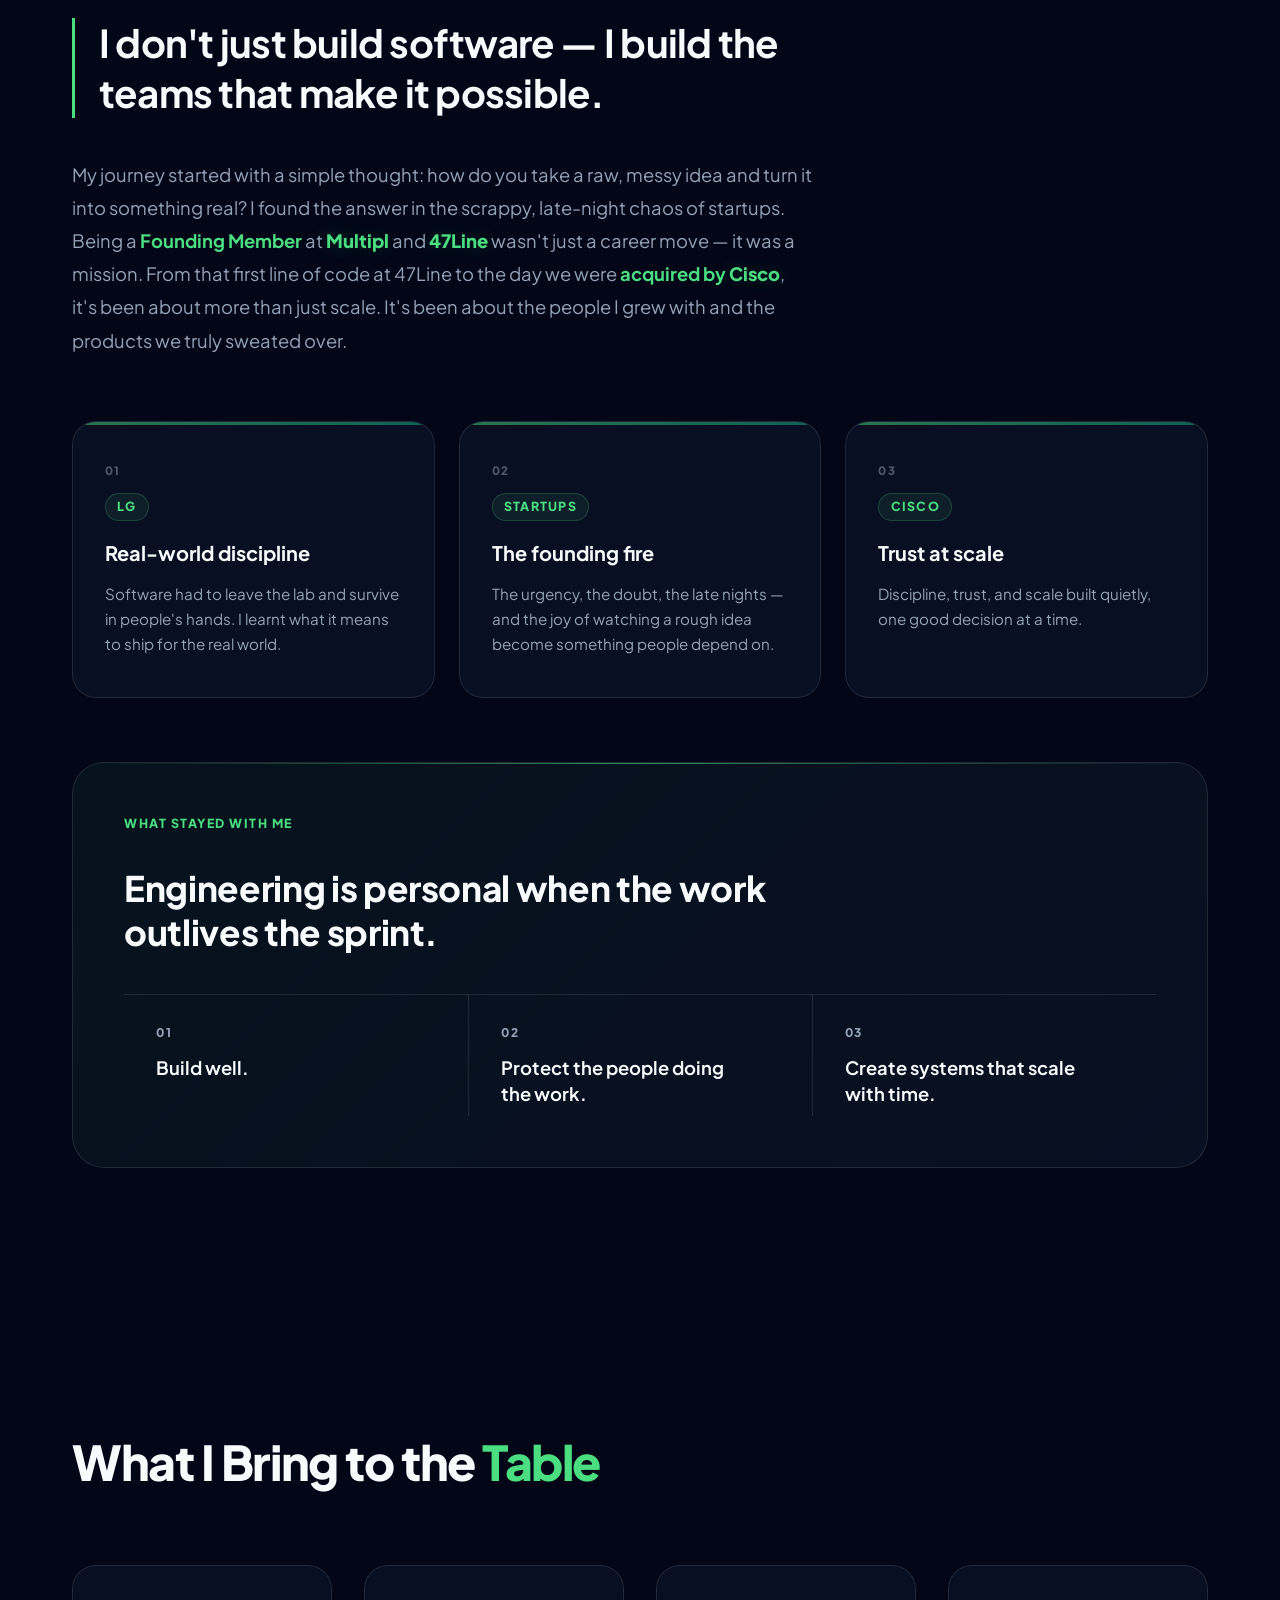
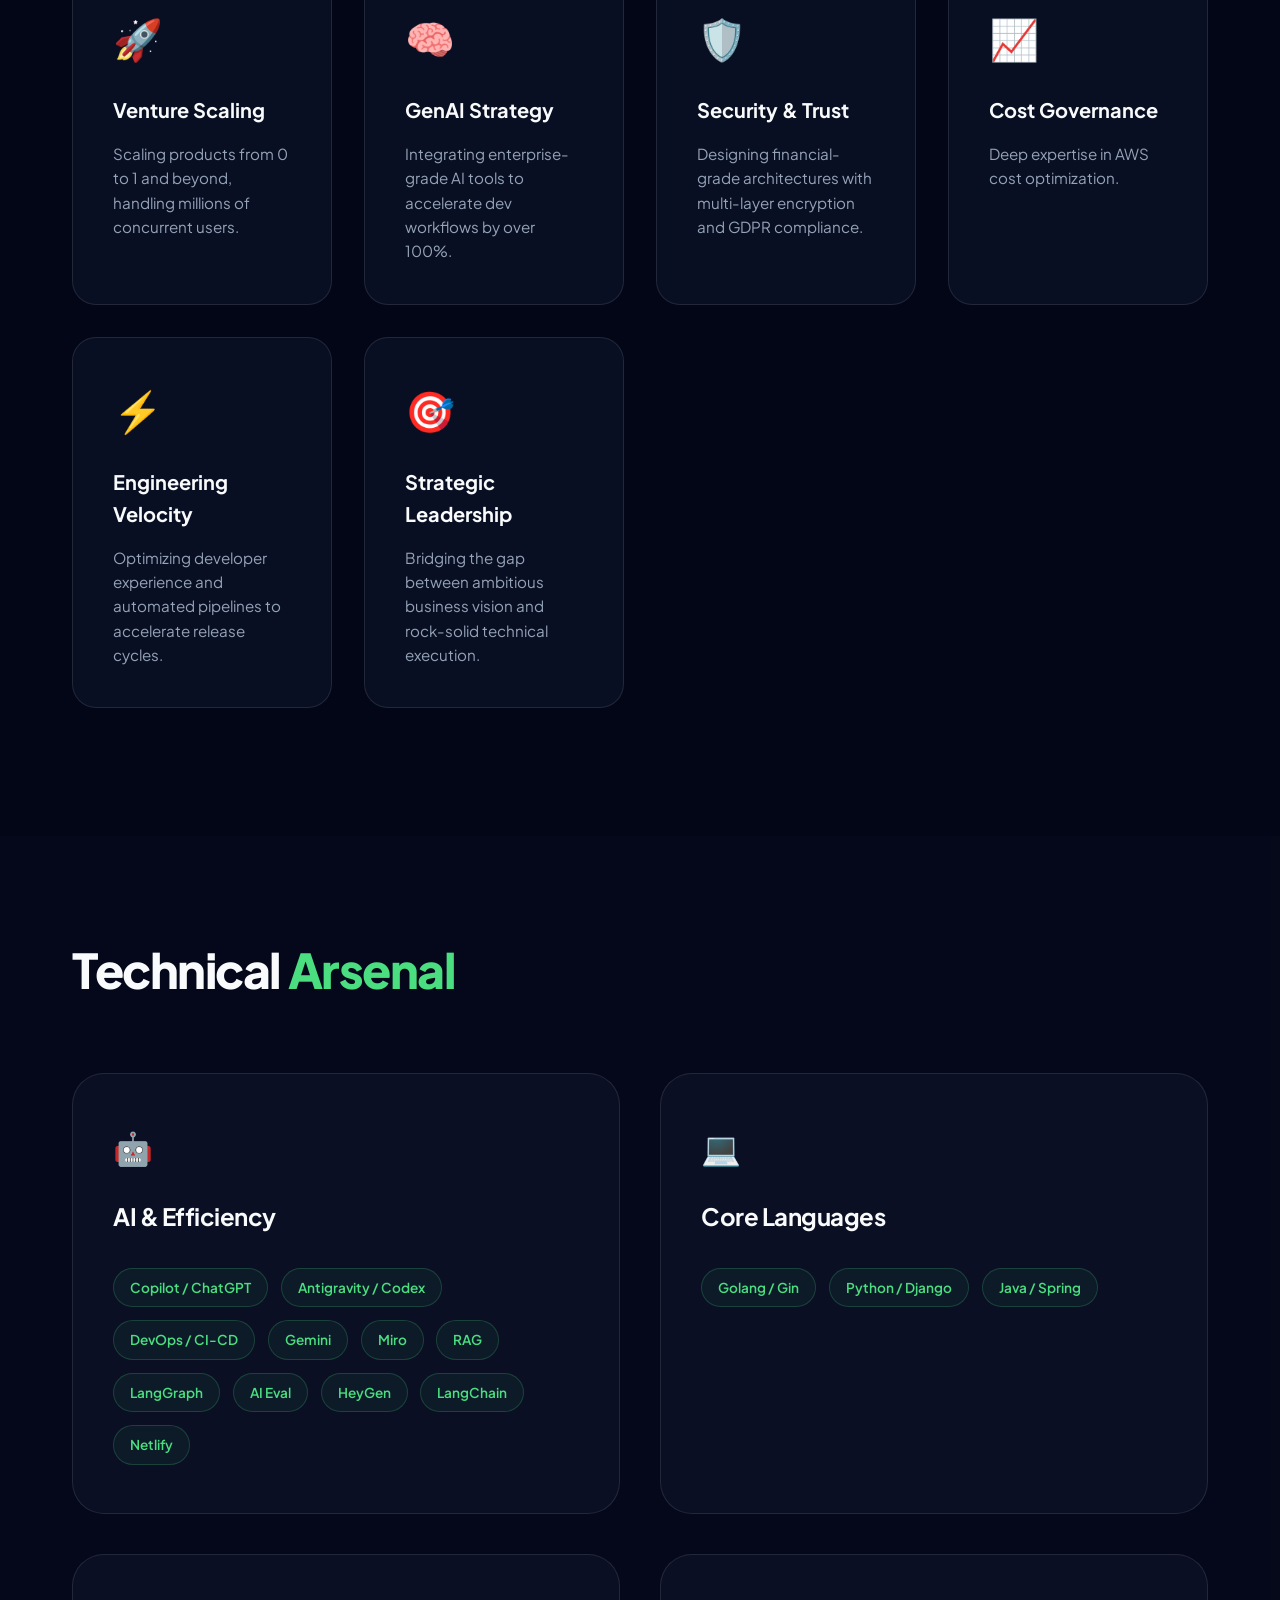
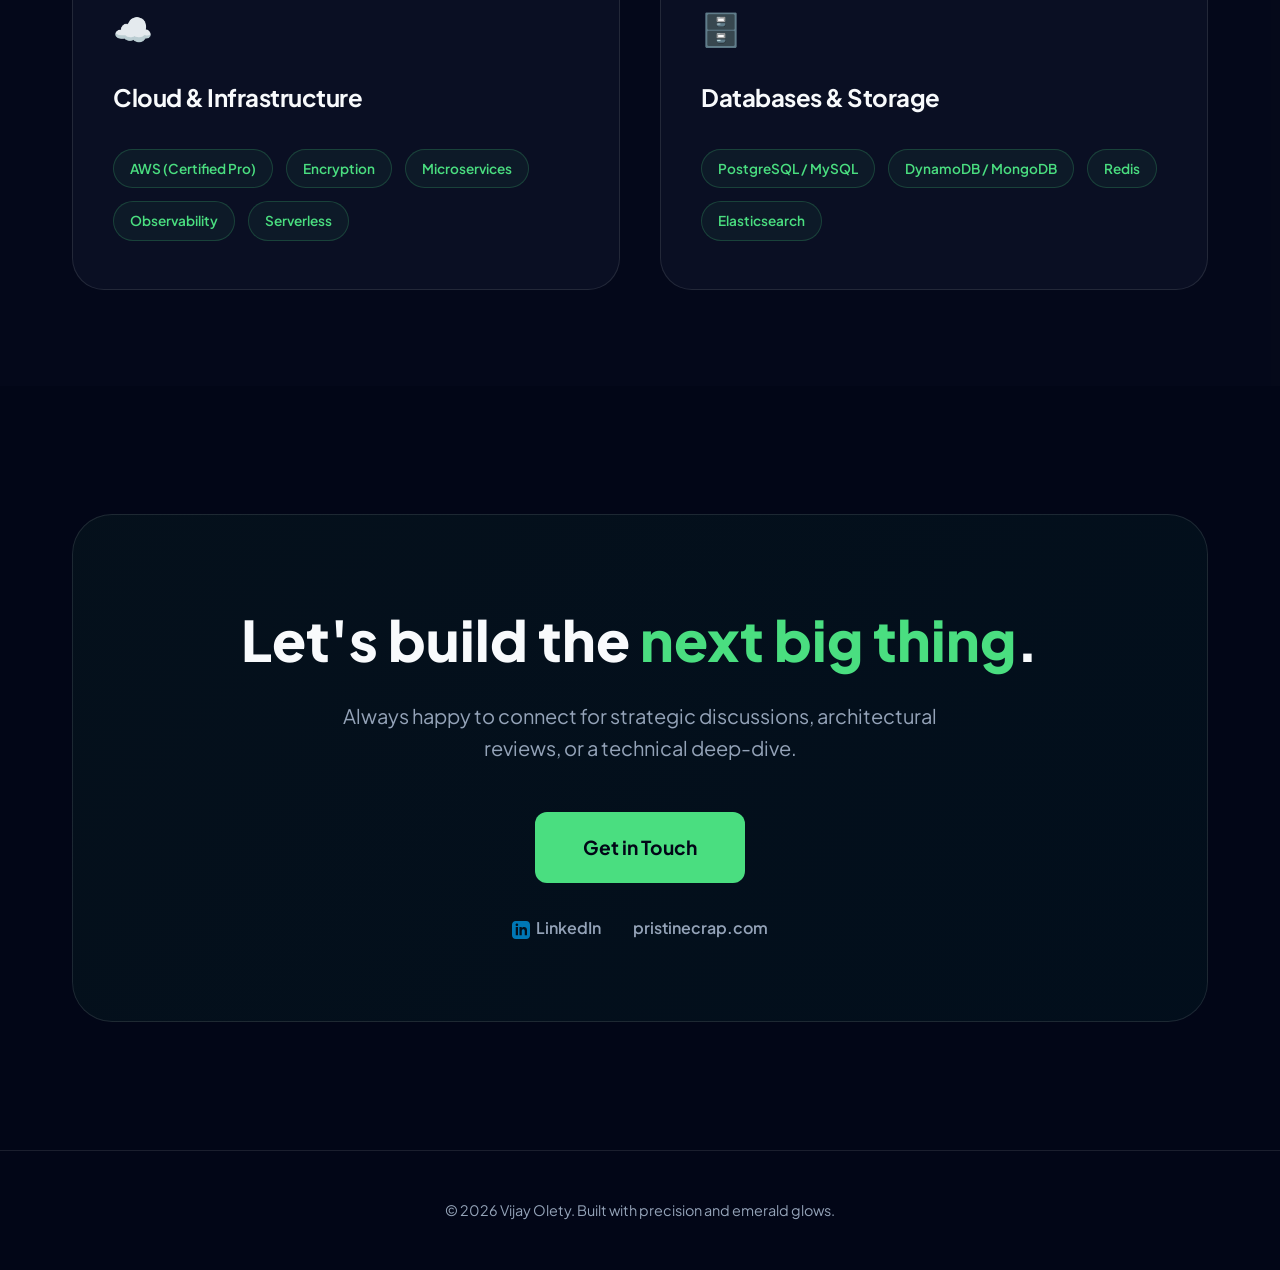
==== commit a6d15c66: "feat: implement project category filtering and update tech tag metadata" ====
--- a/index.html
+++ b/index.html
@@ -274,8 +274,10 @@
                             <span class="tech-tag">Gemini</span>
                             <span class="tech-tag">Miro</span>
                             <span class="tech-tag">RAG</span>
+                            <span class="tech-tag">LangGraph</span>
                             <span class="tech-tag">AI Eval</span>
                             <span class="tech-tag">HeyGen</span>
+                            <span class="tech-tag">LangChain</span>
                             <span class="tech-tag">Netlify</span>
                         </div>
                     </div>
--- a/style.css
+++ b/style.css
@@ -2038,6 +2038,42 @@
     padding: 4rem 0 8rem;
 }
 
+/* Category filter pills */
+.project-filters {
+    display: flex;
+    flex-wrap: wrap;
+    gap: 0.75rem;
+    margin-bottom: 2.5rem;
+}
+
+.filter-pill {
+    padding: 0.45rem 1.1rem;
+    border-radius: 999px;
+    border: 1px solid var(--border);
+    background: transparent;
+    color: var(--text-secondary);
+    font-family: var(--font-sans);
+    font-size: 0.85rem;
+    font-weight: 500;
+    cursor: pointer;
+    transition: var(--transition);
+}
+
+.filter-pill:hover {
+    border-color: var(--accent-primary);
+    color: var(--accent-primary);
+}
+
+.filter-pill.active {
+    background: rgba(74, 222, 128, 0.12);
+    border-color: var(--accent-primary);
+    color: var(--accent-primary);
+}
+
+.projects-grid .terminal-window.hidden {
+    display: none;
+}
+
 .projects-grid {
     display: grid;
     grid-template-columns: repeat(2, 1fr);
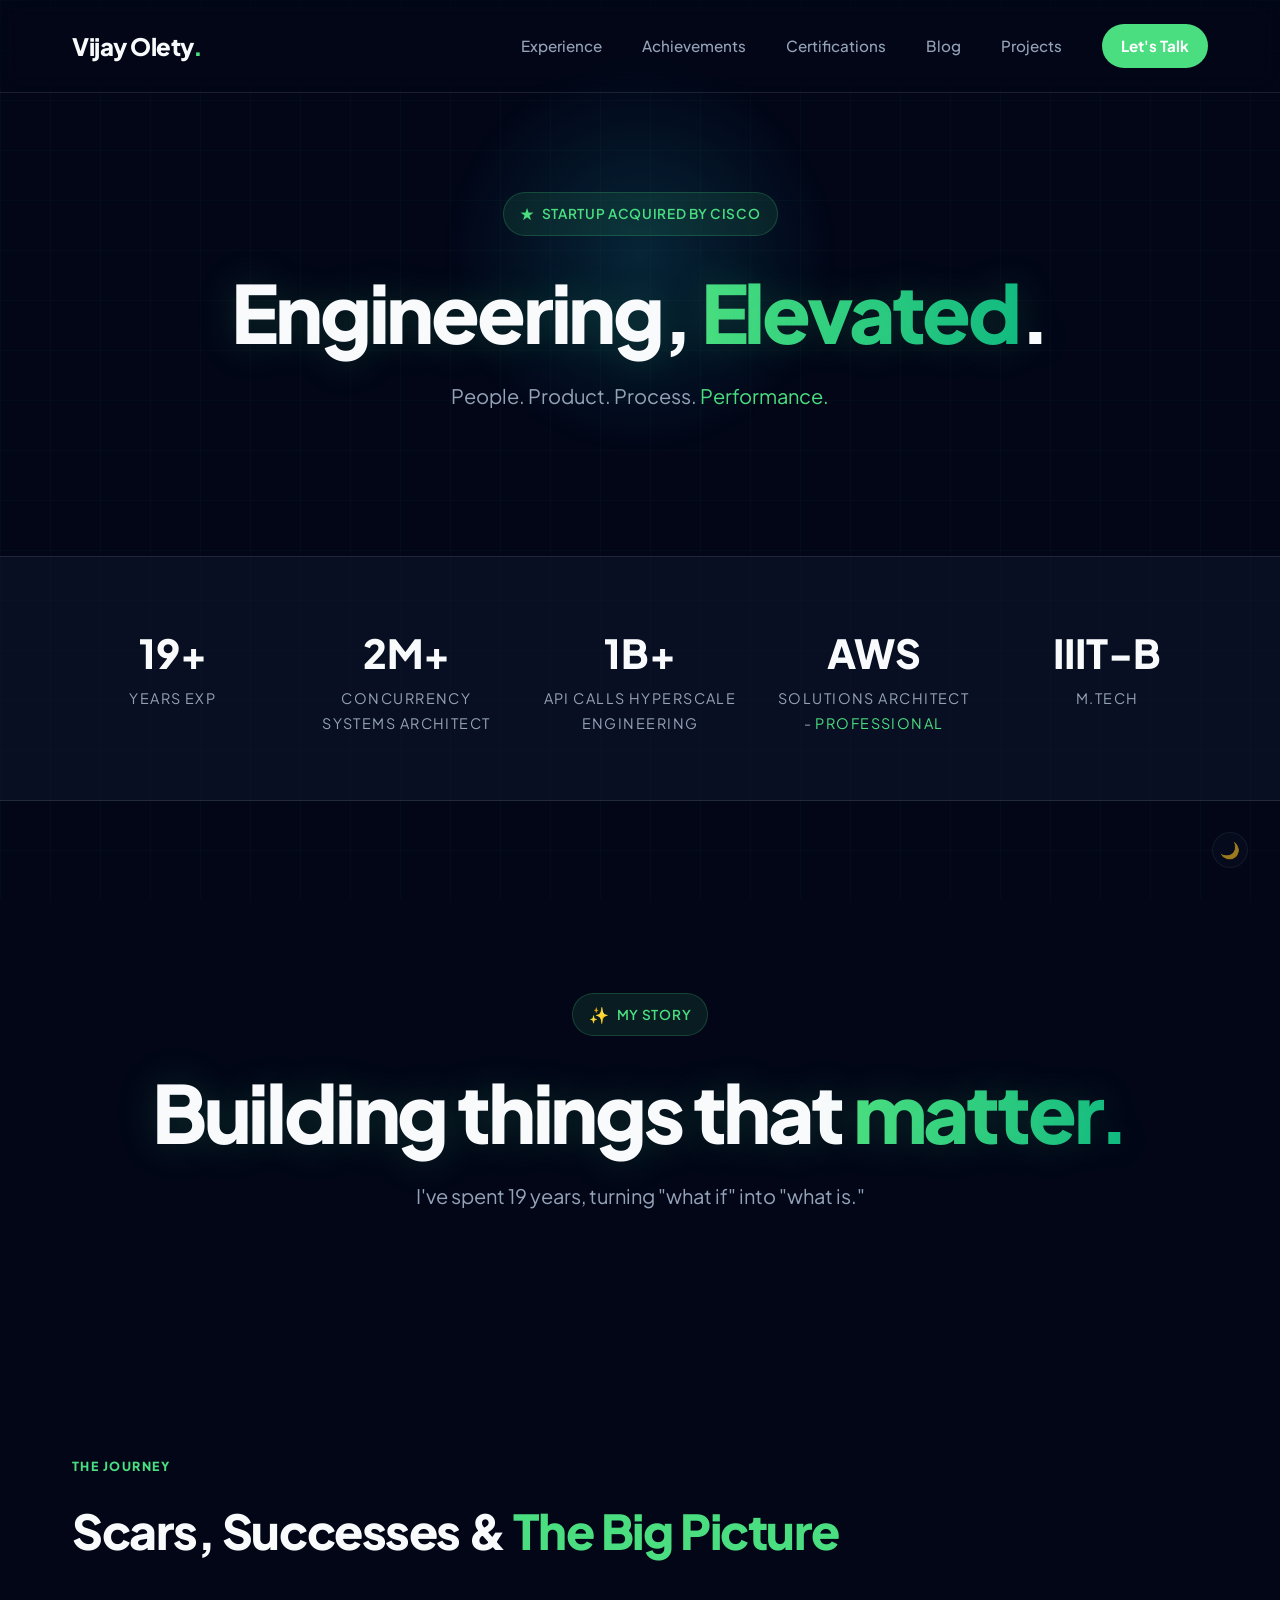
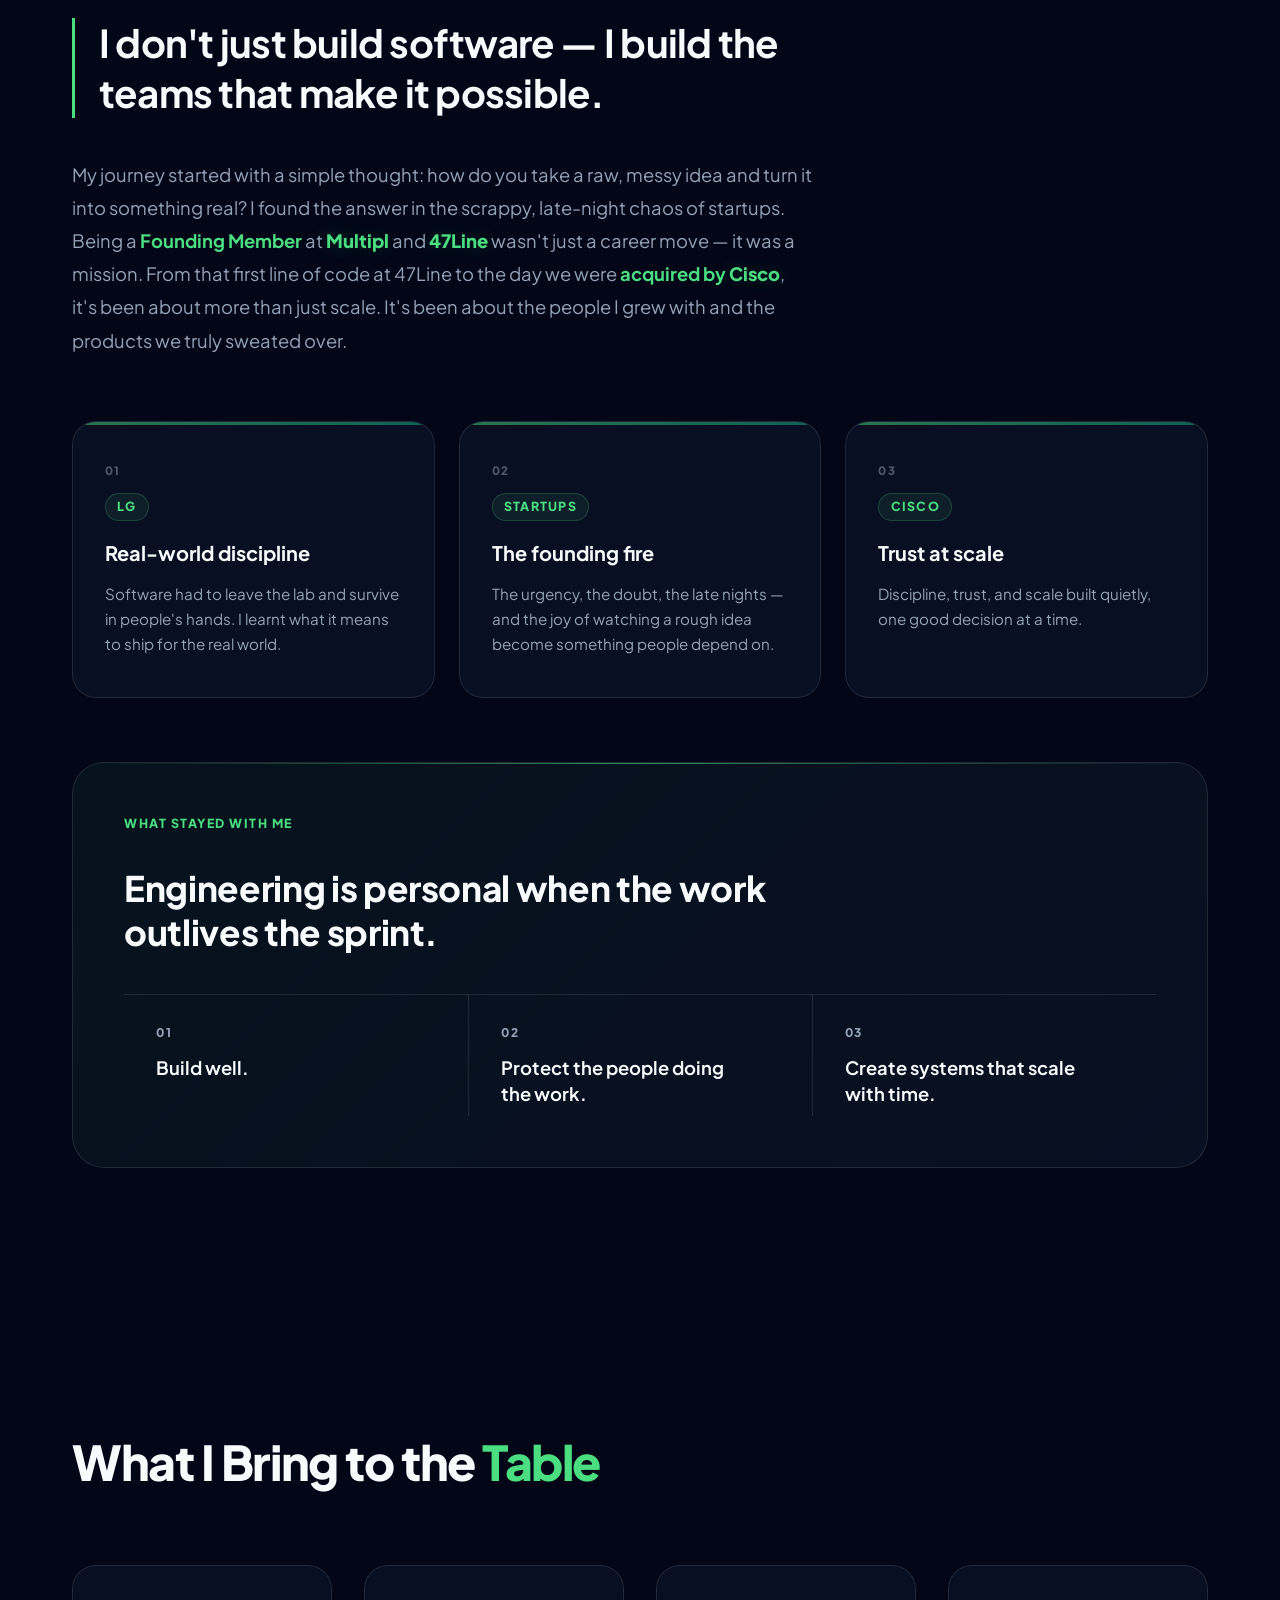
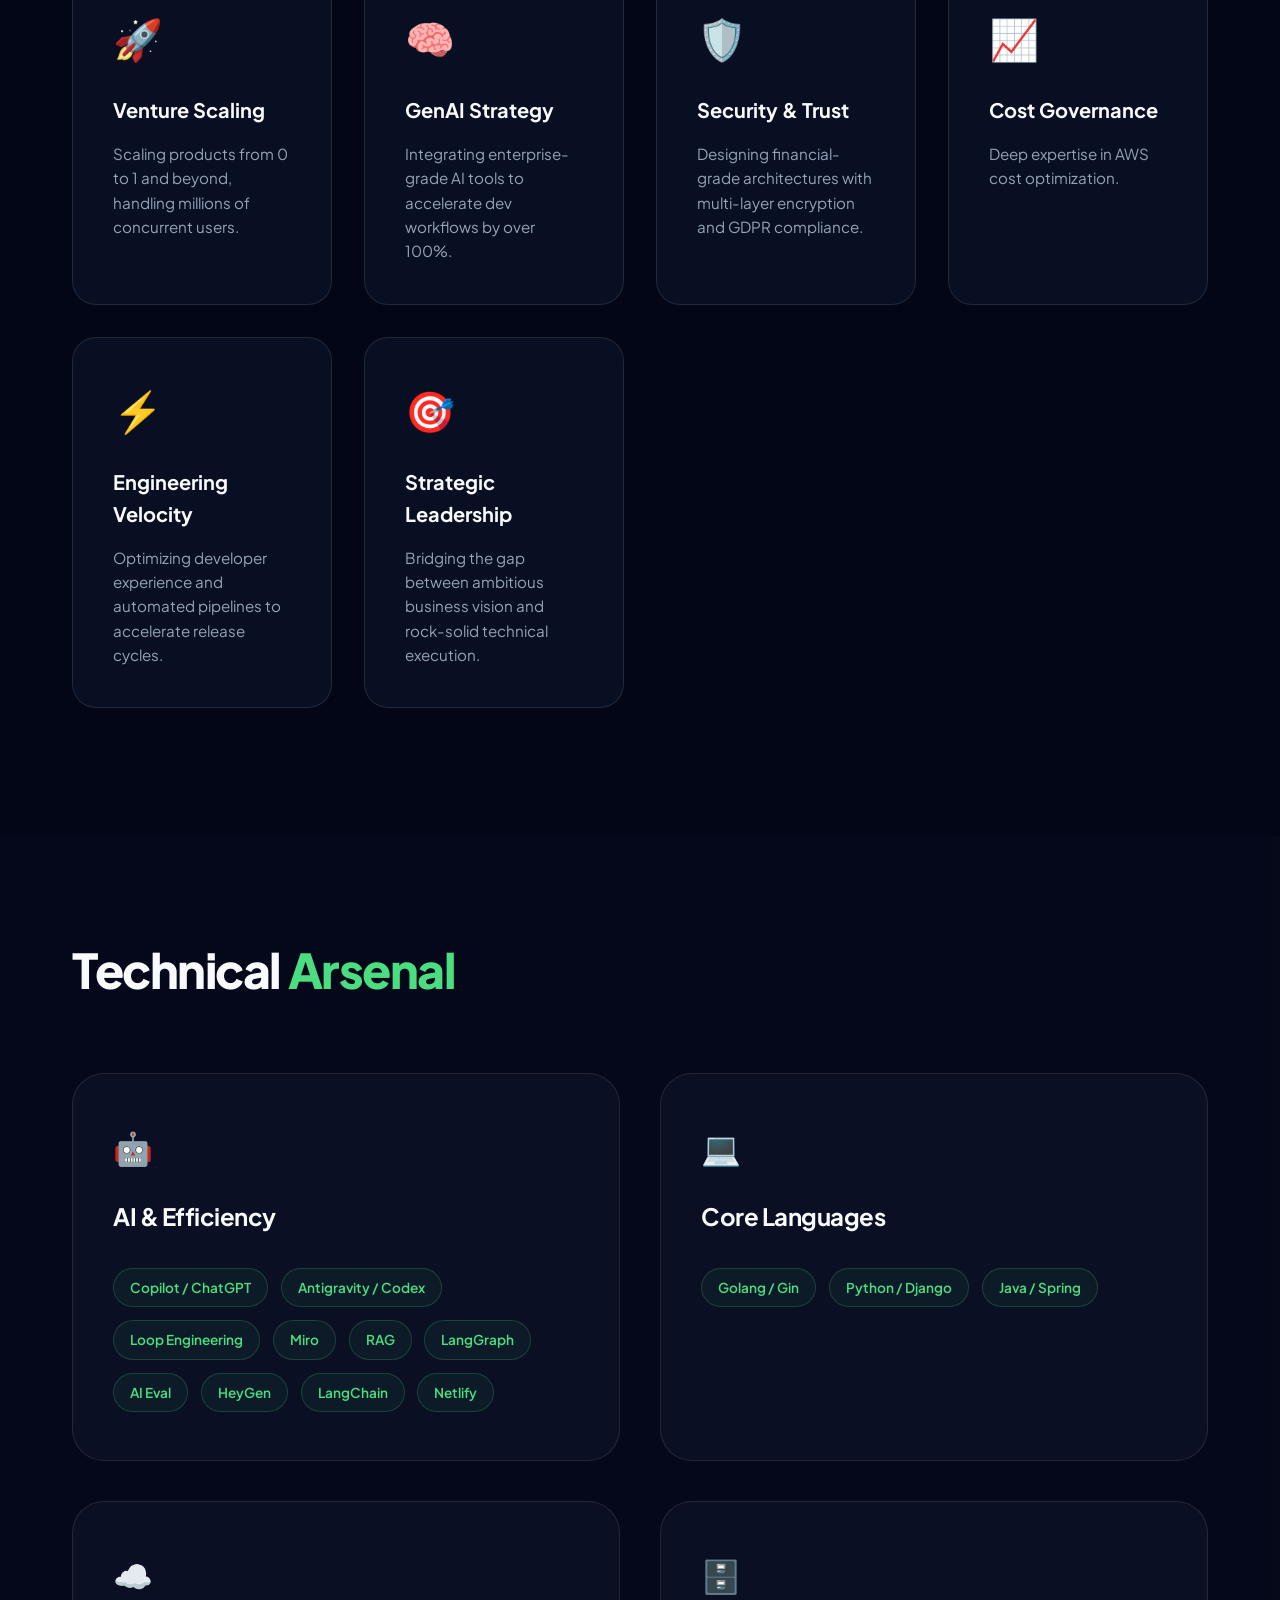
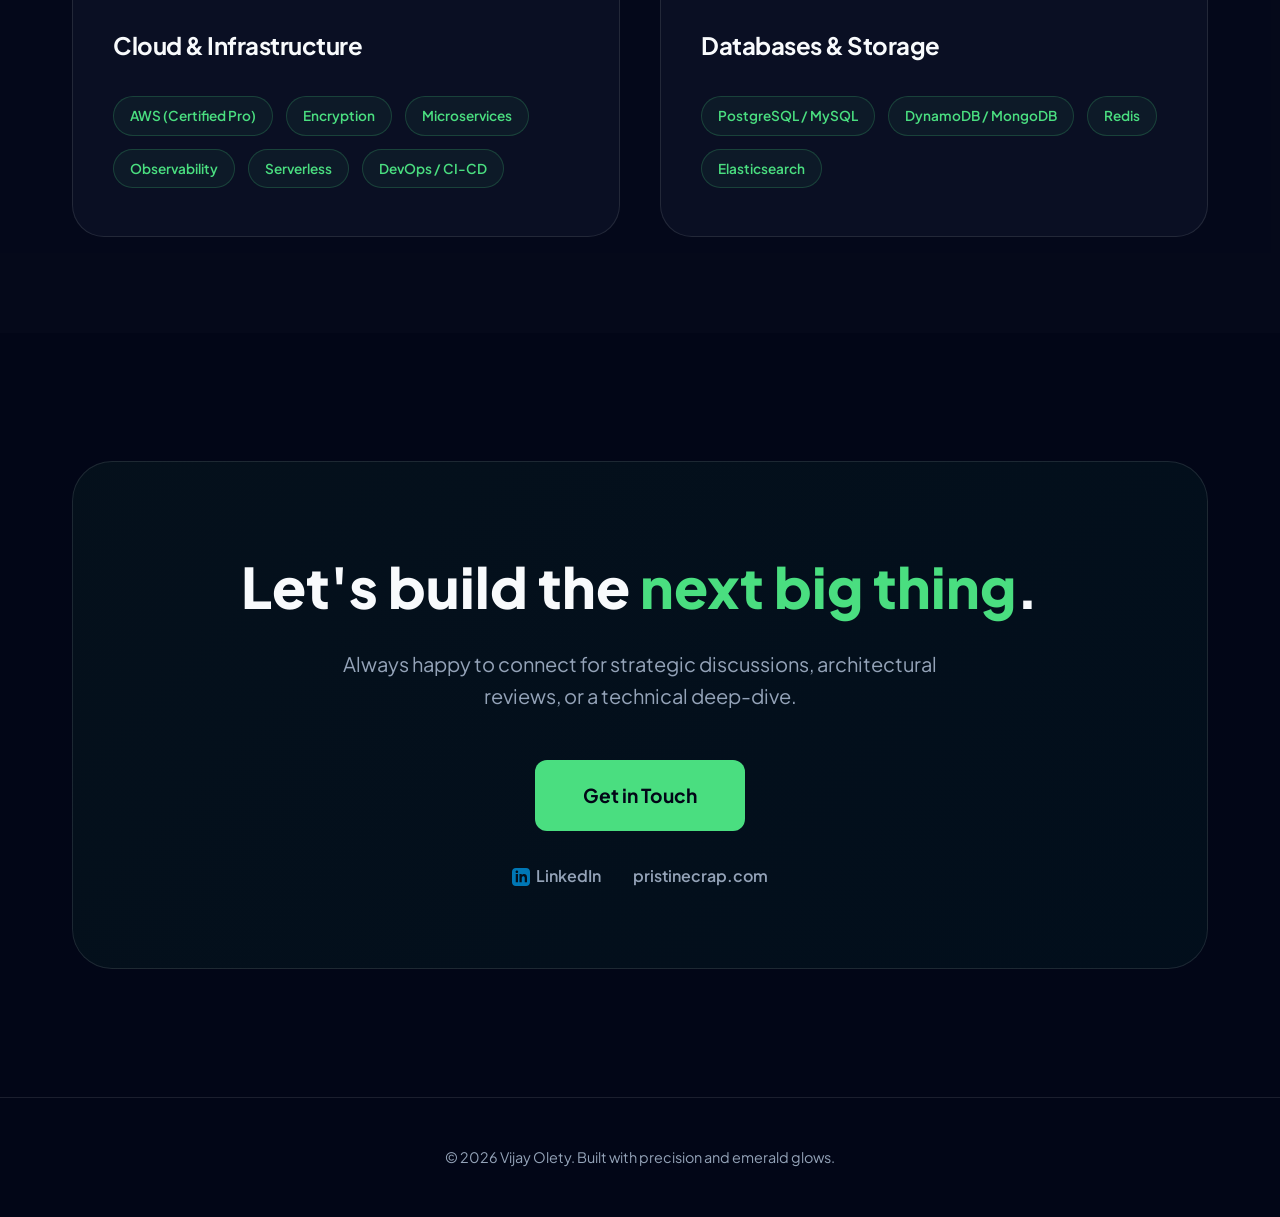
==== commit ec2d1572: "feat: add Sentinel AI project showcase to portfolio projects page" ====
--- a/index.html
+++ b/index.html
@@ -270,8 +270,7 @@
                         <div class="tech-tags">
                             <span class="tech-tag">Copilot / ChatGPT</span>
                             <span class="tech-tag">Antigravity / Codex</span>
-                            <span class="tech-tag">DevOps / CI-CD</span>
-                            <span class="tech-tag">Gemini</span>
+                            <span class="tech-tag">Loop Engineering</span>
                             <span class="tech-tag">Miro</span>
                             <span class="tech-tag">RAG</span>
                             <span class="tech-tag">LangGraph</span>
@@ -299,6 +298,7 @@
                             <span class="tech-tag">Microservices</span>
                             <span class="tech-tag">Observability</span>
                             <span class="tech-tag">Serverless</span>
+                            <span class="tech-tag">DevOps / CI-CD</span>
                         </div>
                     </div>
                     <div class="arsenal-category">
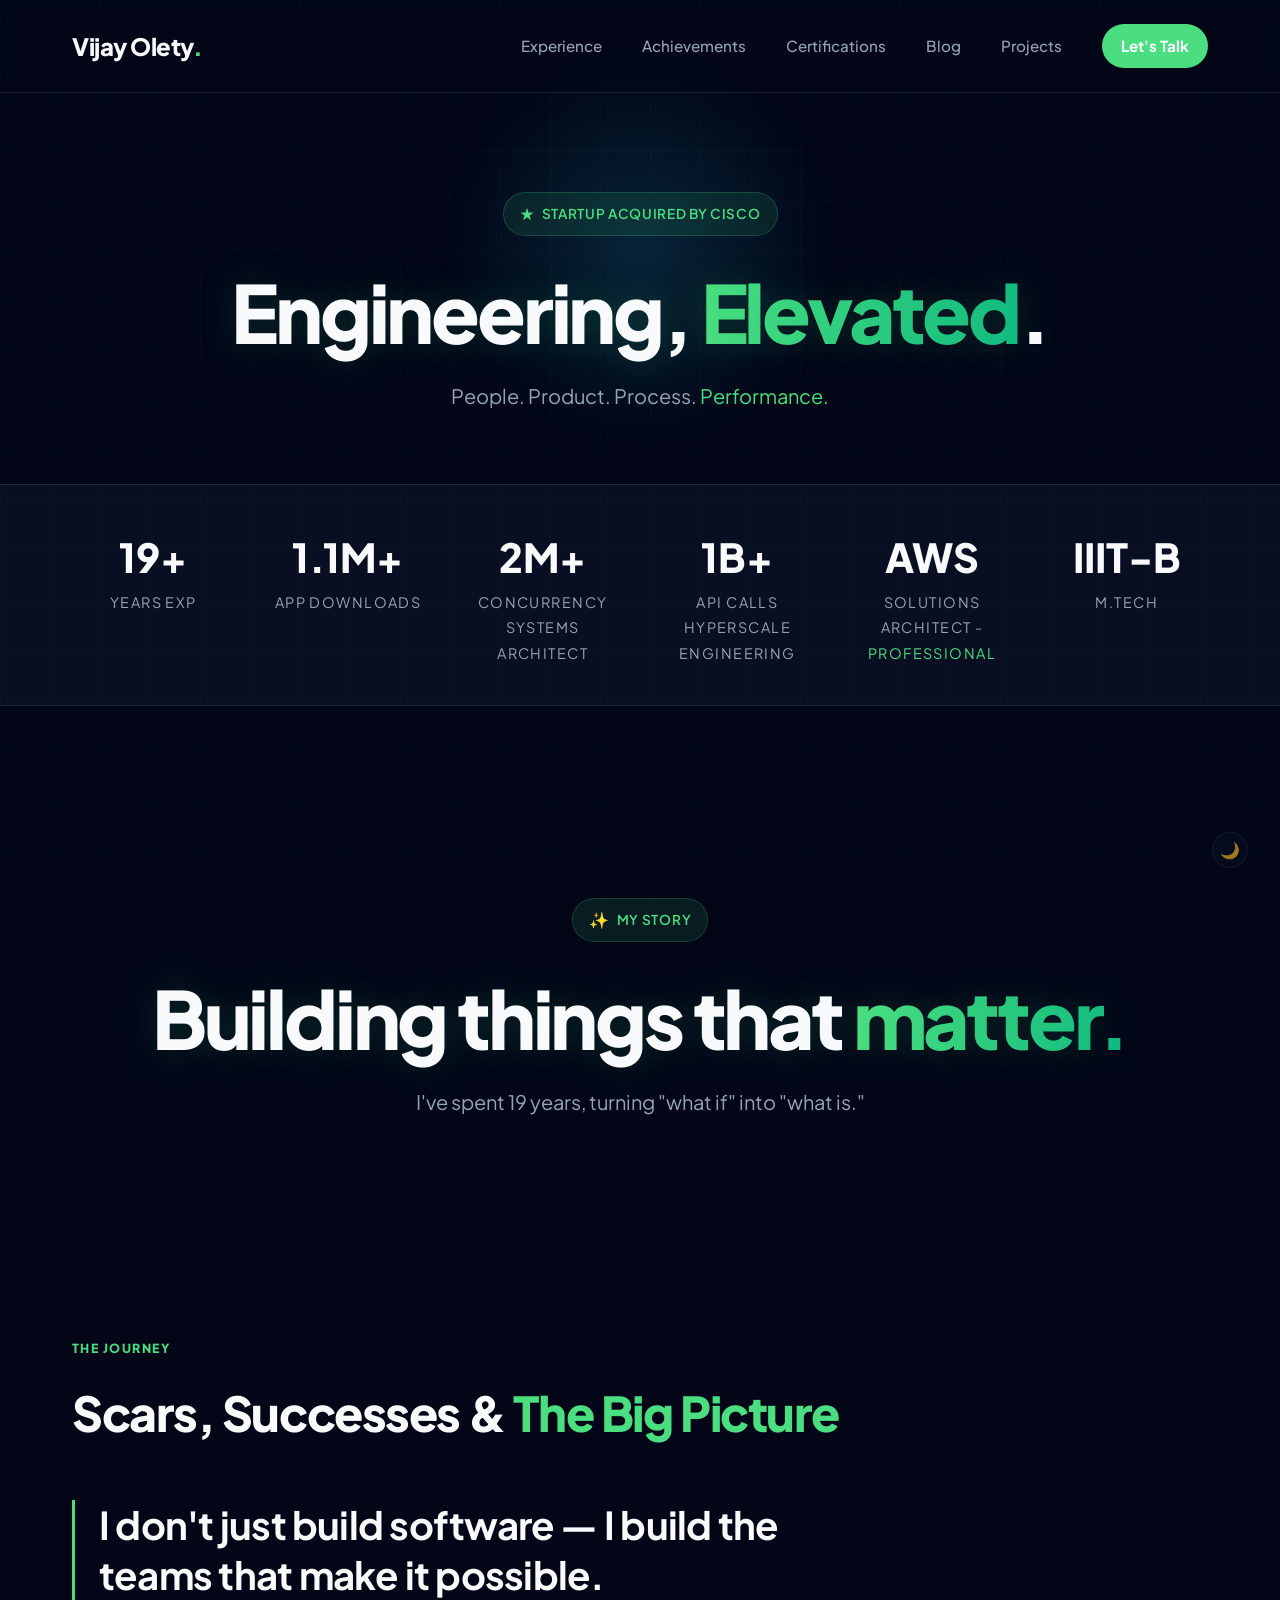
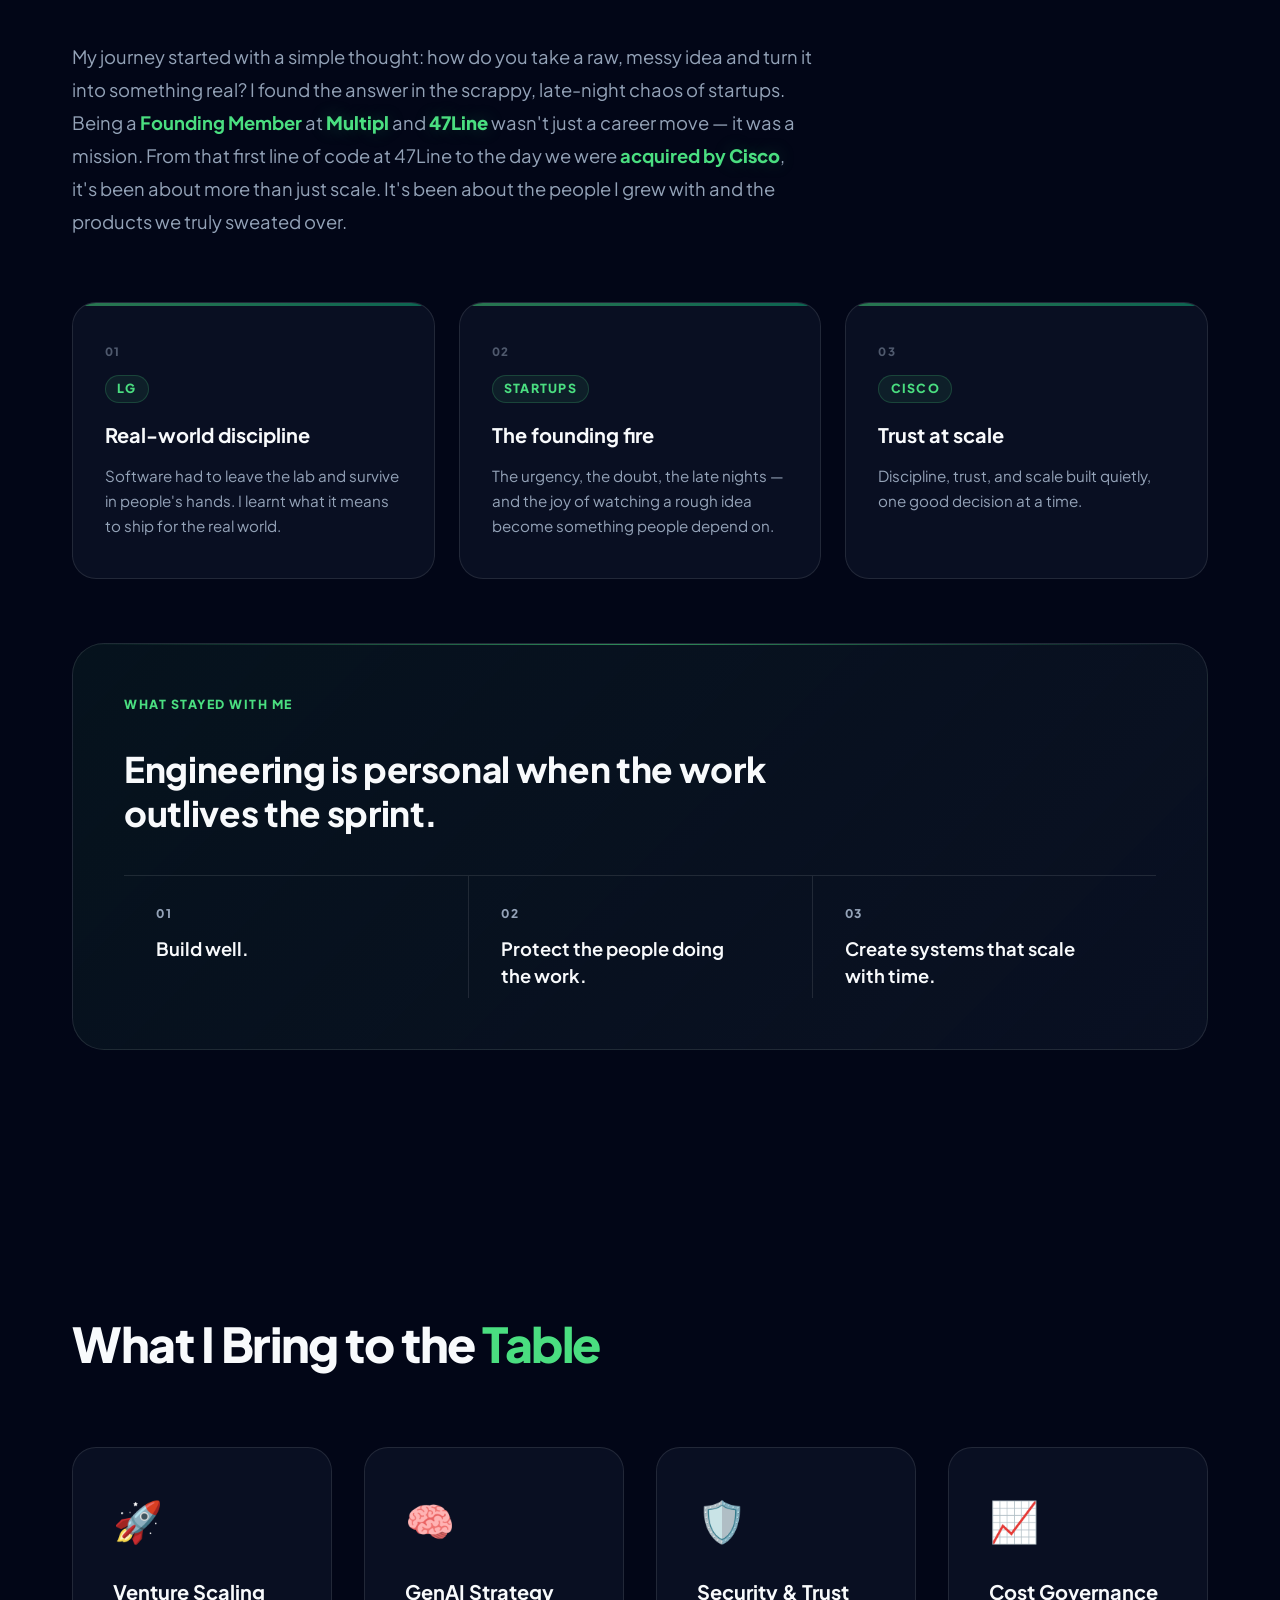
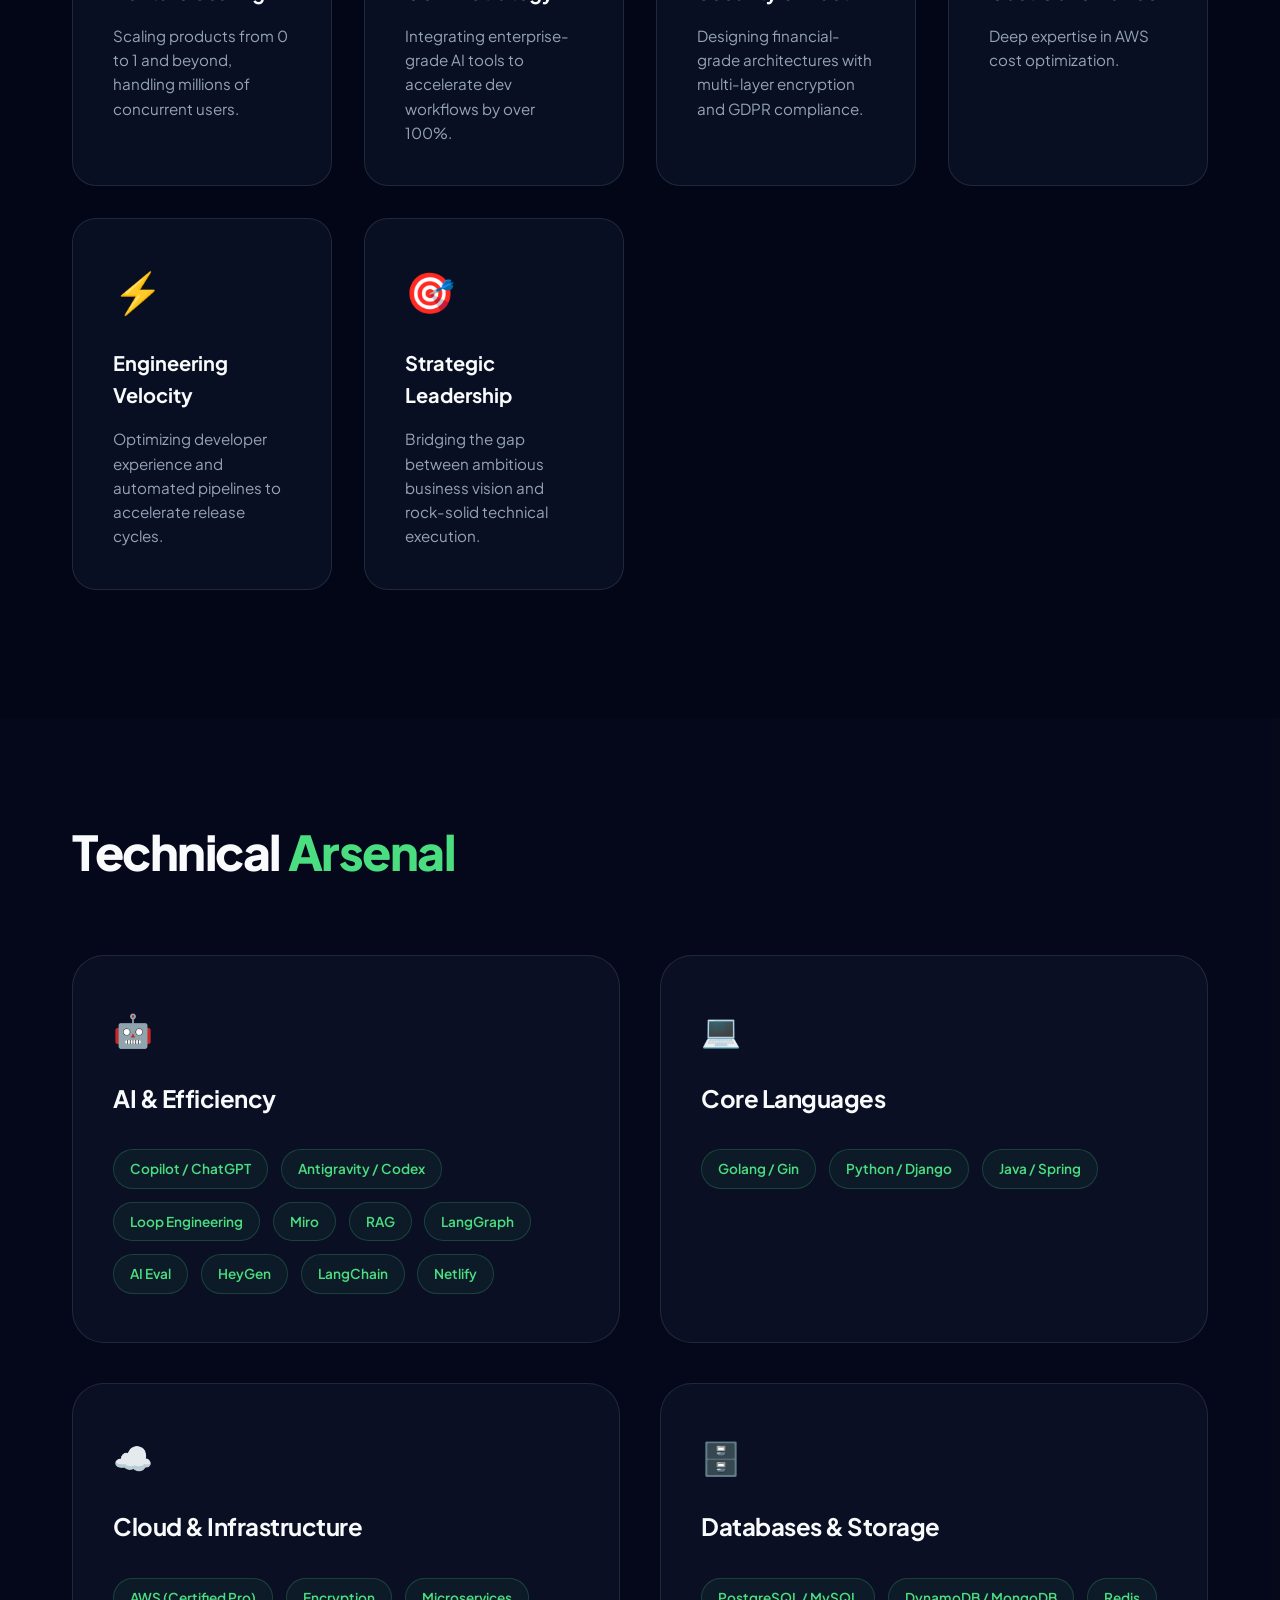
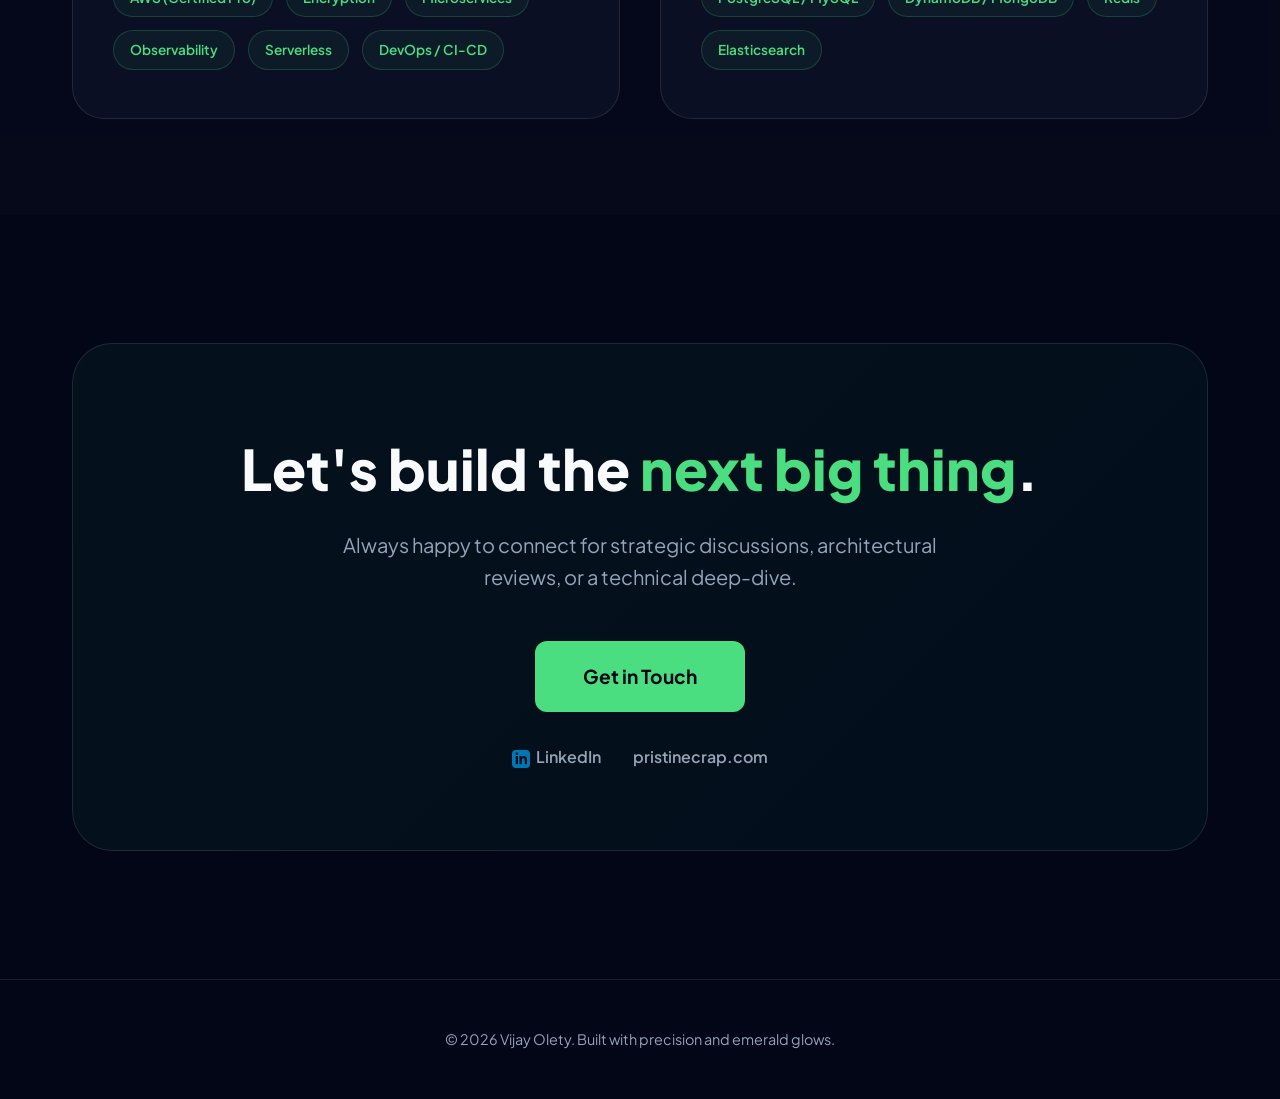
==== commit f32efd40: "feat: update download metrics to 1.1M+ and adjust layout spacing in hero and stats sections" ====
--- a/index.html
+++ b/index.html
@@ -105,6 +105,10 @@
                     <div class="stat-item">
                         <span class="stat-value">19+</span>
                         <span class="stat-label">Years Exp</span>
+                    </div>
+                    <div class="stat-item">
+                        <span class="stat-value">1.1M+</span>
+                        <span class="stat-label">App Downloads</span>
                     </div>
                     <div class="stat-item">
                         <span class="stat-value">2M+</span>
--- a/style.css
+++ b/style.css
@@ -194,7 +194,7 @@
 
 /* Hero Section */
 .hero {
-    padding: 12rem 0 6rem;
+    padding: 12rem 0 3rem;
     text-align: center;
     position: relative;
 }
@@ -253,7 +253,7 @@
     font-size: 1.25rem;
     color: var(--text-secondary);
     max-width: 700px;
-    margin: 0 auto 3rem;
+    margin: 0 auto 1.5rem;
 }
 
 .hero-btns {
@@ -294,7 +294,7 @@
 
 /* Stats Strip */
 .stats-strip {
-    padding: 4rem 0;
+    padding: 2.5rem 0;
     border-top: 1px solid var(--border);
     border-bottom: 1px solid var(--border);
     background: var(--bg-card);
@@ -302,7 +302,7 @@
 
 .stats-grid {
     display: grid;
-    grid-template-columns: repeat(5, 1fr);
+    grid-template-columns: repeat(6, 1fr);
     gap: 2rem;
 }
 
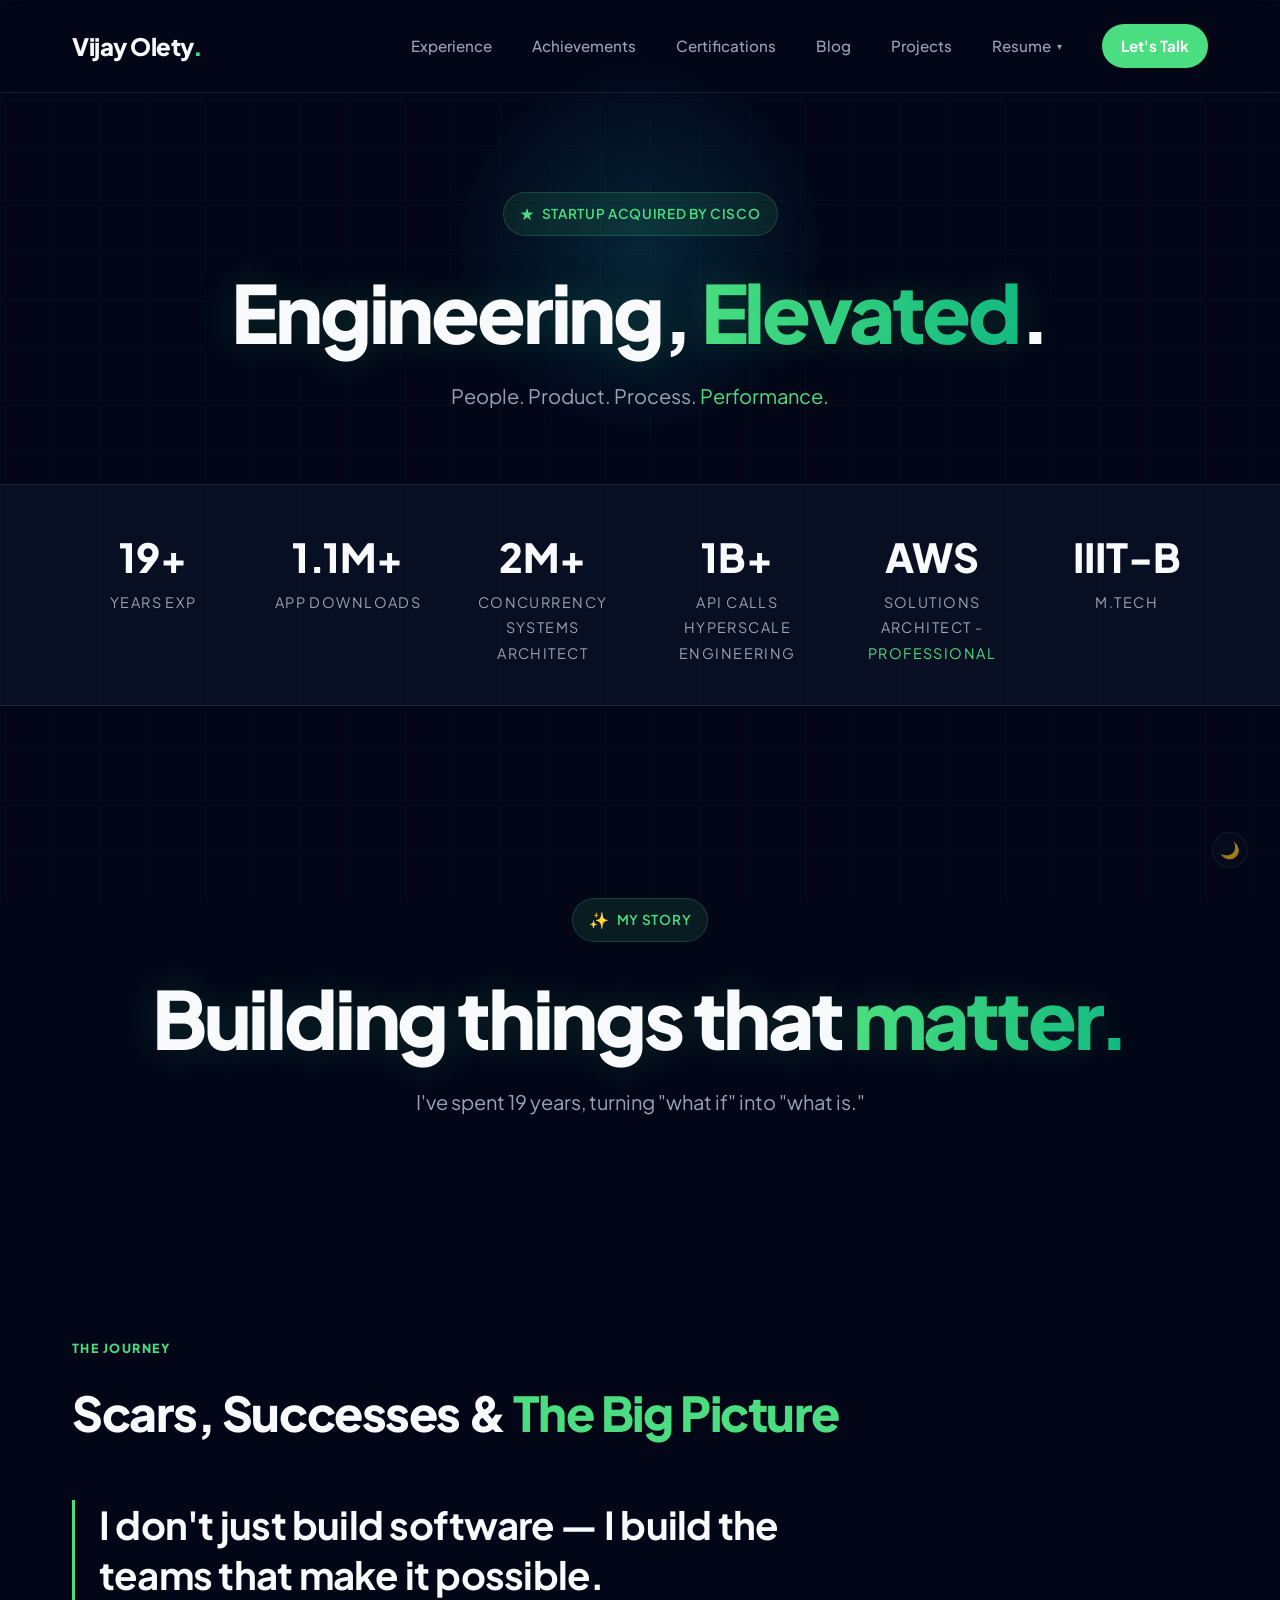
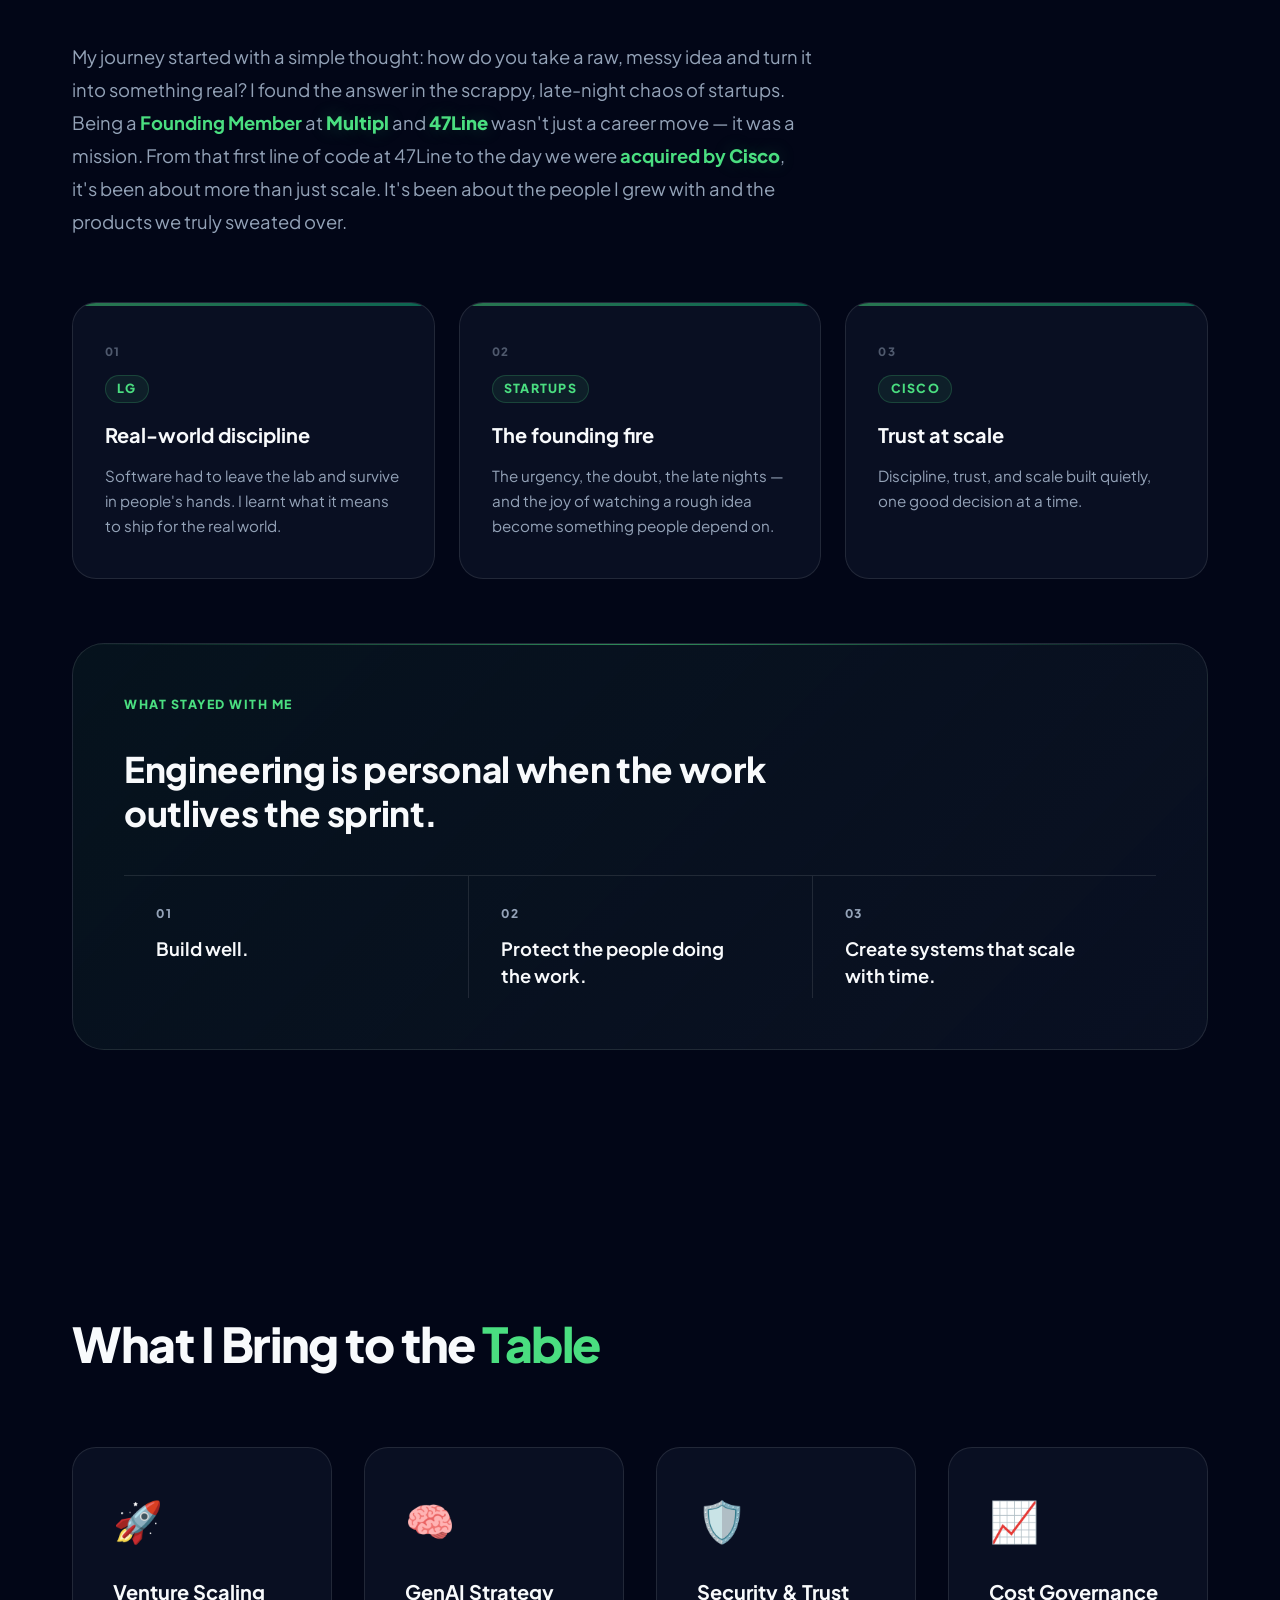
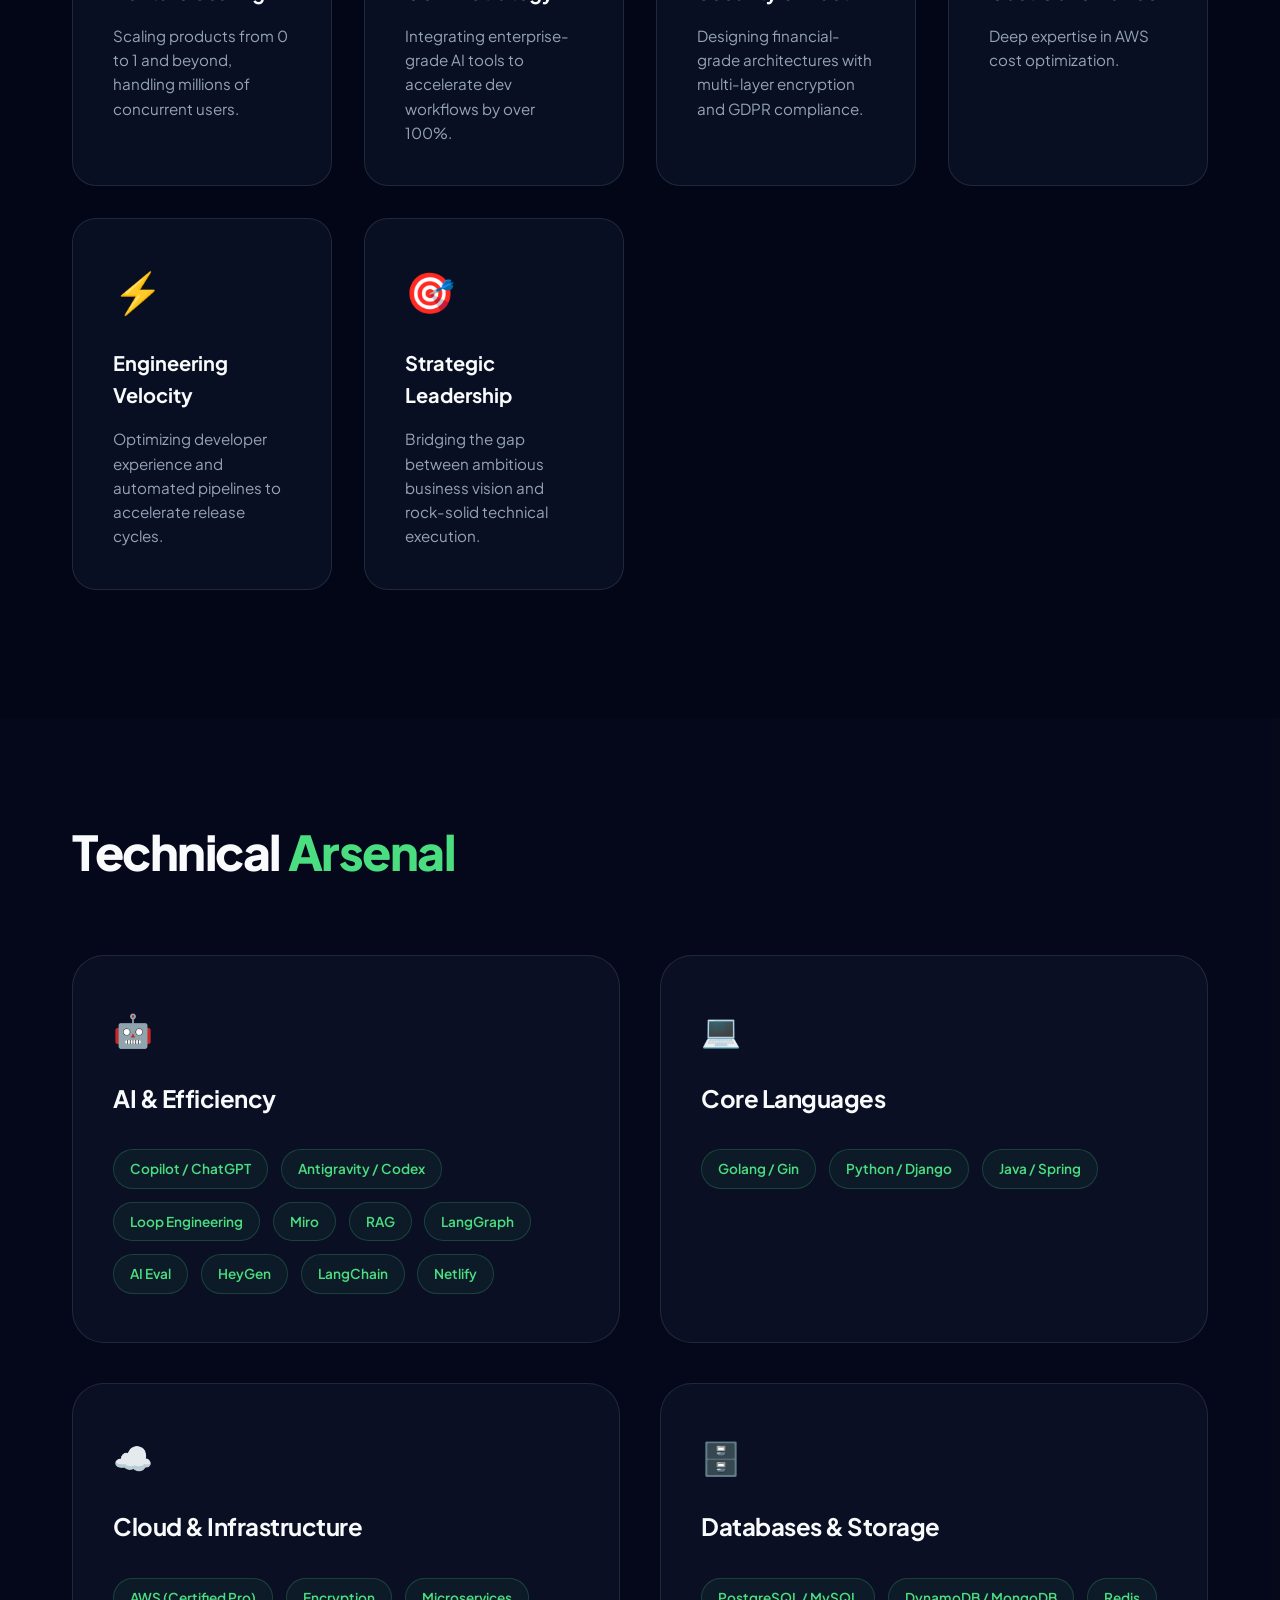
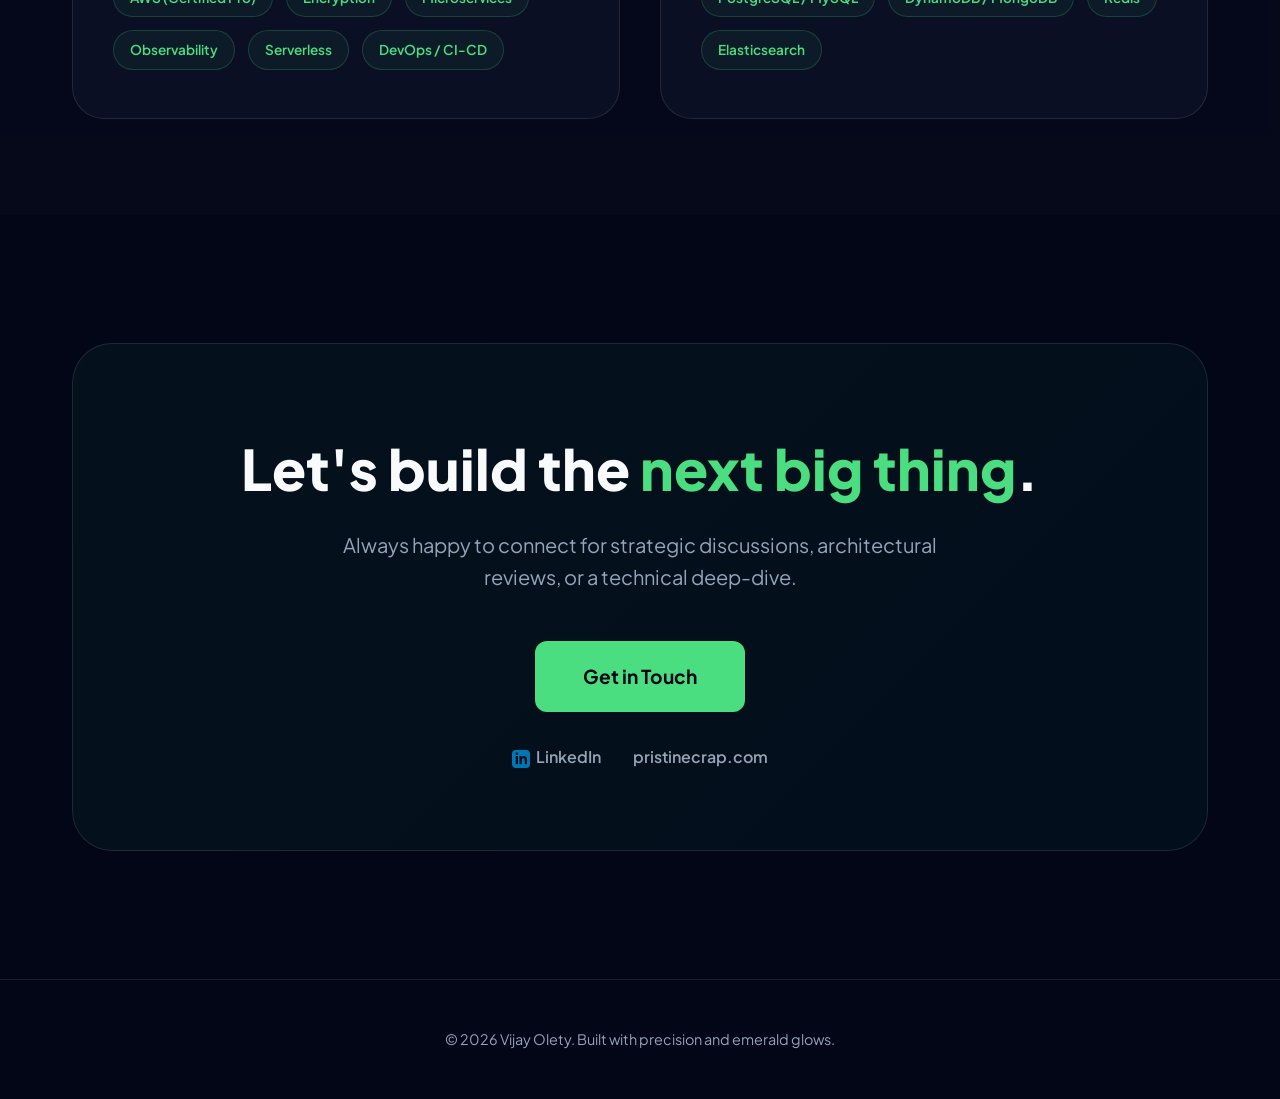
==== commit a793c967: "feat: add resume dropdown menu to navigation bar with dual download options" ====
--- a/index.html
+++ b/index.html
@@ -72,6 +72,16 @@
                 <a href="certifications.html">Certifications</a>
                 <a href="blog.html">Blog</a>
                 <a href="projects.html">Projects</a>
+                <div class="nav-dropdown">
+                    <button type="button" class="nav-dropdown-toggle">Resume <span
+                            class="nav-dropdown-caret">&#9662;</span></button>
+                    <div class="nav-dropdown-menu">
+                        <a href="https://drive.google.com/uc?export=download&id=1Wx4PXzrqqVC-ztX3-LWetAD9wqZF_1fw"
+                            target="_blank" rel="noopener">For Humans 🙂</a>
+                        <a href="https://drive.google.com/uc?export=download&id=11uy1vMnvxzKj-ynAKpN3ltlov65F9Gnm"
+                            target="_blank" rel="noopener">For Robots 🤖</a>
+                    </div>
+                </div>
                 <a href="mailto:vijay.olety@gmail.com" class="nav-cta">Let's Talk</a>
             </nav>
             <button class="mobile-nav-toggle" aria-label="Toggle navigation">
--- a/style.css
+++ b/style.css
@@ -128,6 +128,76 @@
 
 .nav-menu a:hover {
     color: var(--accent-primary);
+}
+
+.nav-dropdown {
+    position: relative;
+}
+
+.nav-dropdown-toggle {
+    display: flex;
+    align-items: center;
+    gap: 0.35rem;
+    background: transparent;
+    border: none;
+    font-family: inherit;
+    color: var(--text-secondary);
+    font-weight: 500;
+    font-size: 0.95rem;
+    cursor: pointer;
+    transition: var(--transition);
+    padding: 0;
+}
+
+.nav-dropdown-toggle:hover {
+    color: var(--accent-primary);
+}
+
+.nav-dropdown-caret {
+    font-size: 0.65rem;
+    transition: transform 0.2s ease;
+}
+
+.nav-dropdown.open .nav-dropdown-caret {
+    transform: rotate(180deg);
+}
+
+.nav-dropdown-menu {
+    position: absolute;
+    top: calc(100% + 1.25rem);
+    left: 50%;
+    transform: translateX(-50%) translateY(-8px);
+    background: var(--bg-card);
+    border: 1px solid var(--border);
+    border-radius: 12px;
+    padding: 0.5rem;
+    min-width: 210px;
+    display: flex;
+    flex-direction: column;
+    gap: 0.25rem;
+    opacity: 0;
+    visibility: hidden;
+    transition: var(--transition);
+    box-shadow: 0 20px 40px rgba(0, 0, 0, 0.3);
+    z-index: 1000;
+}
+
+.nav-dropdown.open .nav-dropdown-menu,
+.nav-dropdown:hover .nav-dropdown-menu {
+    opacity: 1;
+    visibility: visible;
+    transform: translateX(-50%) translateY(0);
+}
+
+.nav-dropdown-menu a {
+    padding: 0.65rem 0.9rem;
+    border-radius: 8px;
+    font-size: 0.9rem;
+    white-space: nowrap;
+}
+
+.nav-dropdown-menu a:hover {
+    background: rgba(255, 255, 255, 0.05);
 }
 
 .nav-cta {
@@ -1705,6 +1775,38 @@
         right: 0;
     }
 
+    .nav-dropdown-menu {
+        position: static;
+        transform: none;
+        opacity: 1;
+        visibility: hidden;
+        height: 0;
+        min-width: 0;
+        padding: 0;
+        margin-top: 0;
+        border: none;
+        box-shadow: none;
+        background: transparent;
+        overflow: hidden;
+        align-items: center;
+    }
+
+    .nav-dropdown.open .nav-dropdown-menu {
+        visibility: visible;
+        height: auto;
+        padding: 0.5rem 0 0;
+    }
+
+    .nav-dropdown:hover .nav-dropdown-menu {
+        visibility: hidden;
+        height: 0;
+    }
+
+    .nav-dropdown.open:hover .nav-dropdown-menu {
+        visibility: visible;
+        height: auto;
+    }
+
     .hero {
         padding: 8rem 0 4rem;
     }
